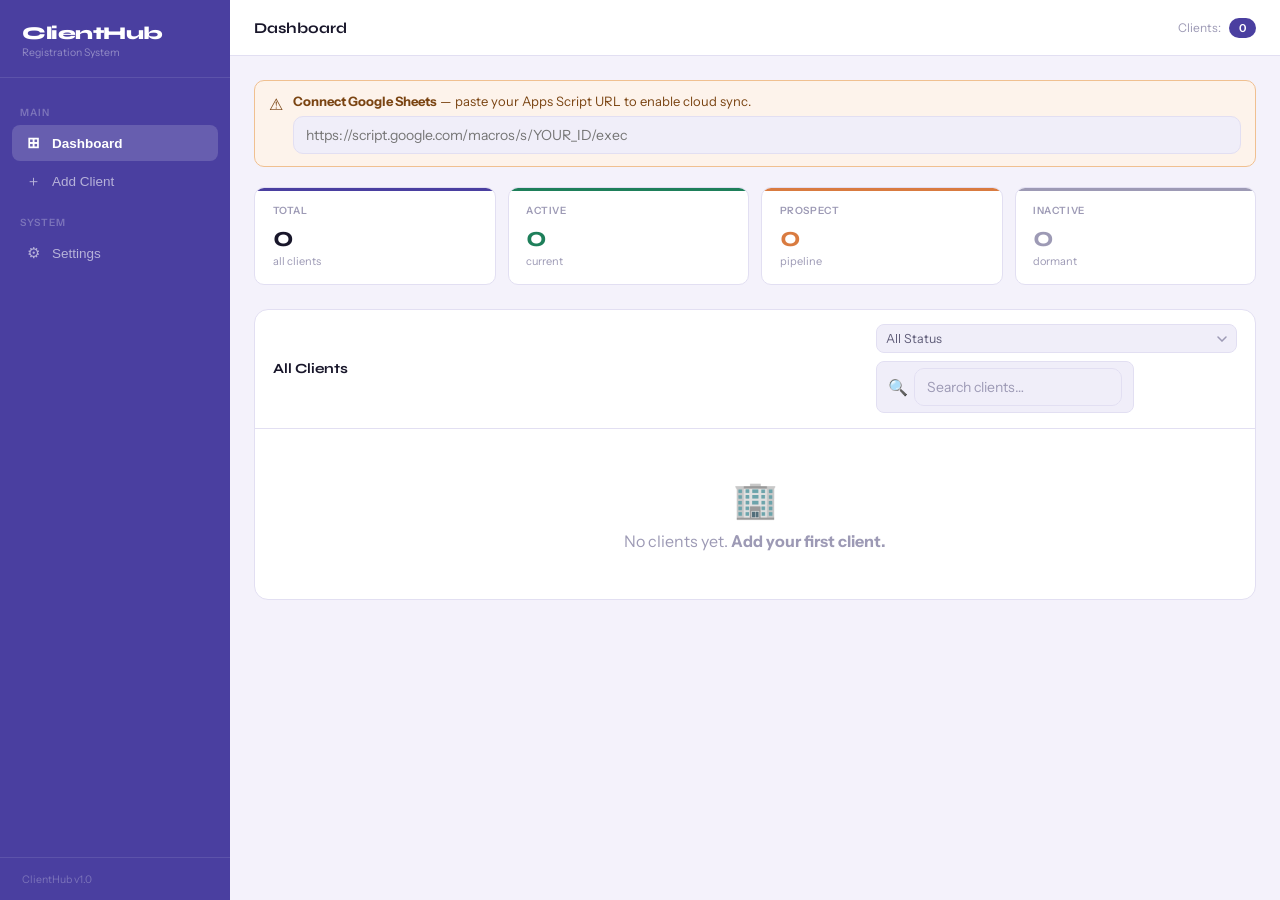
==== index.html @ dc47d1bb "Rename client-registration-app.html to index.html" ====
<!DOCTYPE html>
<html lang="en">
<head>
<meta charset="UTF-8" />
<meta name="viewport" content="width=device-width, initial-scale=1.0, maximum-scale=1.0" />
<link rel="icon" type="image/png" href="assets/images/favicon.png" />
<link rel="apple-touch-icon" href="assets/images/favicon.png" />
<title>ClientHub — Registration System</title>
<link href="https://fonts.googleapis.com/css2?family=Syne:wght@400;500;600;700;800&family=Instrument+Sans:wght@400;500;600&display=swap" rel="stylesheet" />
<style>
:root {
  --bg: #f4f2fb;
  --surface: #ffffff;
  --surface2: #f0eef9;
  --border: #e2dff2;
  --border2: #ccc9e0;
  --text: #18162a;
  --text2: #5f5c78;
  --text3: #9d9ab5;
  --accent: #4a3fa0;
  --accent-light: #eeecfa;
  --accent2: #d97b40;
  --accent2-light: #fdf3eb;
  --green: #1e7f5a;
  --green-light: #e8f5ef;
  --danger: #b83232;
  --danger-light: #fdf0f0;
  --radius: 10px;
  --radius-lg: 14px;
  --shadow: 0 2px 8px rgba(74,63,160,0.08),0 8px 24px rgba(74,63,160,0.05);
  --sidebar-w: 230px;
  --topbar-h: 56px;
  --bnav-h: 62px;
}

*{box-sizing:border-box;margin:0;padding:0;}
html,body{height:100%;}
body{font-family:'Instrument Sans',sans-serif;background:var(--bg);color:var(--text);min-height:100vh;-webkit-text-size-adjust:100%;}

/* ─── Layout ─── */
.layout{display:flex;min-height:100vh;}

/* ─── Sidebar ─── */
.sidebar{width:var(--sidebar-w);background:var(--accent);display:flex;flex-direction:column;position:fixed;top:0;left:0;bottom:0;z-index:200;transition:transform 0.25s ease,width 0.2s ease;}
.sidebar-logo{padding:1.4rem 1.4rem 1.1rem;border-bottom:1px solid rgba(255,255,255,0.1);display:flex;align-items:flex-start;justify-content:space-between;}
.logo-text h2{font-family:'Syne',sans-serif;font-size:18px;font-weight:800;color:#fff;letter-spacing:-0.5px;}
.logo-text span{font-size:10.5px;color:rgba(255,255,255,0.4);display:block;margin-top:2px;}
.sidebar-close{display:none;background:none;border:none;color:rgba(255,255,255,0.55);font-size:18px;cursor:pointer;padding:2px 0;}
.sidebar-nav{flex:1;padding:.9rem .75rem;display:flex;flex-direction:column;gap:2px;overflow-y:auto;}
.nav-section{font-size:10px;font-weight:600;text-transform:uppercase;letter-spacing:1px;color:rgba(255,255,255,0.28);padding:10px 8px 4px;margin-top:4px;}
.nav-item{display:flex;align-items:center;gap:10px;padding:9px 12px;border-radius:8px;cursor:pointer;font-size:13.5px;font-weight:500;color:rgba(255,255,255,0.6);transition:all 0.15s;border:none;background:none;width:100%;text-align:left;}
.nav-item:hover{background:rgba(255,255,255,0.08);color:rgba(255,255,255,0.9);}
.nav-item.active{background:rgba(255,255,255,0.16);color:#fff;font-weight:600;}
.nav-icon{font-size:15px;width:18px;text-align:center;flex-shrink:0;}
.sidebar-footer{padding:.9rem 1.4rem;border-top:1px solid rgba(255,255,255,0.1);font-size:10.5px;color:rgba(255,255,255,0.28);}
.sidebar-overlay{display:none;position:fixed;inset:0;background:rgba(0,0,0,0.45);z-index:199;}
.sidebar-overlay.open{display:block;}

/* ─── Main ─── */
.main{margin-left:var(--sidebar-w);flex:1;display:flex;flex-direction:column;min-width:0;}

/* ─── Topbar ─── */
.topbar{background:var(--surface);border-bottom:1px solid var(--border);height:var(--topbar-h);padding:0 1.5rem;display:flex;align-items:center;justify-content:space-between;position:sticky;top:0;z-index:50;}
.topbar-left{display:flex;align-items:center;gap:10px;}
.menu-btn{display:none;background:none;border:1px solid var(--border);border-radius:8px;width:34px;height:34px;cursor:pointer;font-size:16px;color:var(--text2);align-items:center;justify-content:center;flex-shrink:0;}
.topbar-title{font-family:'Syne',sans-serif;font-size:15px;font-weight:700;color:var(--text);}
.topbar-right{display:flex;align-items:center;gap:8px;}
.badge-pill{background:var(--accent);color:#fff;font-size:11px;font-weight:600;padding:3px 10px;border-radius:20px;}

/* ─── Content ─── */
.content{padding:1.5rem;flex:1;}
.page{display:none;}
.page.active{display:block;}

/* ─── Bottom Nav ─── */
.bottom-nav{display:none;position:fixed;bottom:0;left:0;right:0;height:var(--bnav-h);background:var(--surface);border-top:1px solid var(--border);z-index:100;padding:0 4px;align-items:stretch;justify-content:space-around;}
.bnav-item{display:flex;flex-direction:column;align-items:center;justify-content:center;gap:3px;padding:6px 12px;cursor:pointer;border:none;background:none;color:var(--text3);font-family:'Instrument Sans',sans-serif;font-size:10.5px;font-weight:500;transition:all 0.15s;flex:1;border-radius:10px;}
.bnav-item .bicon{font-size:20px;line-height:1;transition:transform 0.15s;}
.bnav-item.active{color:var(--accent);}
.bnav-item.active .bicon{transform:scale(1.1);}

/* ─── Config Banner ─── */
.config-banner{background:var(--accent2-light);border:1px solid #f0c090;border-radius:var(--radius);padding:12px 14px;margin-bottom:1.25rem;display:flex;align-items:flex-start;gap:10px;font-size:13px;color:#7a4412;}
.config-banner input{margin-top:7px;width:100%;padding:8px 10px;border-radius:7px;border:1px solid #f0c090;font-family:'Instrument Sans',sans-serif;font-size:12.5px;background:#fffaf4;color:var(--text);outline:none;}
.config-banner input:focus{border-color:var(--accent2);}

/* ─── Stats ─── */
.stats-grid{display:grid;grid-template-columns:repeat(4,1fr);gap:12px;margin-bottom:1.5rem;}
.stat-card{background:var(--surface);border:1px solid var(--border);border-radius:var(--radius);padding:1rem 1.1rem;position:relative;overflow:hidden;}
.stat-card::before{content:'';position:absolute;top:0;left:0;right:0;height:3px;}
.stat-card.s-total::before{background:var(--accent);}
.stat-card.s-active::before{background:var(--green);}
.stat-card.s-prospect::before{background:#d97b40;}
.stat-card.s-inactive::before{background:#9d9ab5;}
.stat-label{font-size:10px;font-weight:600;text-transform:uppercase;letter-spacing:0.6px;color:var(--text3);margin-bottom:6px;}
.stat-value{font-family:'Syne',sans-serif;font-size:28px;font-weight:700;line-height:1;}
.stat-sub{font-size:11px;color:var(--text3);margin-top:3px;}

/* ─── Table Wrap ─── */
.table-wrap{background:var(--surface);border:1px solid var(--border);border-radius:var(--radius-lg);overflow:hidden;}
.table-header{padding:.9rem 1.1rem;display:flex;align-items:center;justify-content:space-between;border-bottom:1px solid var(--border);gap:10px;flex-wrap:wrap;}
.table-header h3{font-family:'Syne',sans-serif;font-size:14px;font-weight:700;flex-shrink:0;}
.table-controls{display:flex;align-items:center;gap:8px;flex-wrap:wrap;}
.search-box{display:flex;align-items:center;gap:6px;background:var(--surface2);border:1px solid var(--border);border-radius:8px;padding:6px 11px;}
.search-box input{border:none;background:none;font-family:'Instrument Sans',sans-serif;font-size:13px;color:var(--text);width:160px;outline:none;}
.search-box input::placeholder{color:var(--text3);}
.filter-select{font-family:'Instrument Sans',sans-serif;font-size:12.5px;padding:6px 28px 6px 9px;border:1px solid var(--border);border-radius:8px;background:var(--surface2);color:var(--text2);outline:none;cursor:pointer;-webkit-appearance:none;appearance:none;background-image:url("data:image/svg+xml,%3Csvg xmlns='http://www.w3.org/2000/svg' width='10' height='6'%3E%3Cpath d='M1 1l4 4 4-4' stroke='%239d9ab5' stroke-width='1.5' fill='none' stroke-linecap='round'/%3E%3C/svg%3E");background-repeat:no-repeat;background-position:right 9px center;}

/* Desktop table */
.table-scroll{overflow-x:auto;-webkit-overflow-scrolling:touch;}
table{width:100%;border-collapse:collapse;min-width:680px;}
thead tr{border-bottom:1px solid var(--border);}
th{font-size:10.5px;font-weight:700;text-transform:uppercase;letter-spacing:0.5px;color:var(--text3);padding:9px 12px;text-align:left;background:var(--surface2);white-space:nowrap;}
td{padding:10px 12px;font-size:13px;border-bottom:1px solid var(--border);vertical-align:middle;}
tr:last-child td{border-bottom:none;}
tr:hover td{background:#faf9ff;}
.client-name-cell{font-weight:600;font-size:13.5px;}
.client-id-cell{font-size:10.5px;color:var(--text3);font-family:monospace;}
.contact-main{font-size:13px;font-weight:500;}
.contact-role{font-size:11px;color:var(--text3);}

/* Mobile card list */
.client-card-list{display:none;}
.client-card{padding:14px;border-bottom:1px solid var(--border);}
.client-card:last-child{border-bottom:none;}
.cc-top{display:flex;align-items:flex-start;justify-content:space-between;gap:8px;margin-bottom:8px;}
.cc-name{font-weight:600;font-size:14px;}
.cc-id{font-size:11px;color:var(--text3);font-family:monospace;margin-top:2px;}
.cc-right{display:flex;flex-direction:column;align-items:flex-end;gap:6px;flex-shrink:0;}
.cc-meta{display:flex;flex-wrap:wrap;gap:5px;}
.cc-tag{display:inline-flex;align-items:center;gap:4px;background:var(--surface2);border:1px solid var(--border);border-radius:6px;padding:3px 8px;font-size:11.5px;color:var(--text2);}

/* Pills */
.pill{display:inline-flex;align-items:center;gap:5px;padding:3px 9px;border-radius:20px;font-size:11px;font-weight:600;white-space:nowrap;}
.pill::before{content:'';width:5px;height:5px;border-radius:50%;flex-shrink:0;}
.pill-active{background:var(--green-light);color:var(--green);}
.pill-active::before{background:var(--green);}
.pill-prospect{background:#fdf3eb;color:#7a4412;}
.pill-prospect::before{background:#d97b40;}
.pill-inactive{background:#f5f4fa;color:var(--text3);}
.pill-inactive::before{background:var(--text3);}
.pill-onhold{background:#fff7ed;color:#92400e;}
.pill-onhold::before{background:#f59e0b;}

/* Action Buttons */
.action-btns{display:flex;gap:5px;}
.btn-icon{width:30px;height:30px;border-radius:7px;border:1px solid var(--border);background:var(--surface);cursor:pointer;display:flex;align-items:center;justify-content:center;font-size:13px;color:var(--text2);transition:all 0.12s;flex-shrink:0;}
.btn-icon:hover{border-color:var(--border2);background:var(--surface2);}
.btn-icon.danger:hover{border-color:#e8a0a0;background:var(--danger-light);color:var(--danger);}

.empty-state{text-align:center;padding:3rem 1rem;color:var(--text3);}
.empty-icon{font-size:36px;margin-bottom:10px;}

/* ─── Form ─── */
/* .form-grid{display:grid;grid-template-columns:1fr 290px;gap:1.25rem;align-items:start;} */
.form-grid{align-items:start;}
.form-card{background:var(--surface);border:1px solid var(--border);border-radius:var(--radius-lg);padding:1.25rem;margin-bottom:1rem;}
.form-card-title{font-family:'Syne',sans-serif;font-size:12px;font-weight:700;color:var(--text2);text-transform:uppercase;letter-spacing:0.6px;margin-bottom:1rem;padding-bottom:.75rem;border-bottom:1px solid var(--border);display:flex;align-items:center;gap:7px;}
.section-icon{font-size:14px;}
.field-row{display:grid;grid-template-columns:1fr 1fr;gap:11px;margin-bottom:11px;}
.field-row.col3{grid-template-columns:1fr 1fr 1fr;}
.field-row.full{grid-template-columns:1fr;}
.field{display:flex;flex-direction:column;gap:5px;}
label{font-size:12px;font-weight:600;color:var(--text2);}
label .req{color:var(--danger);margin-left:2px;}

input[type="text"],input[type="email"],input[type="tel"],input[type="date"],input[type="number"],input[type="url"],select,textarea{
  font-family:'Instrument Sans',sans-serif;font-size:14px;padding:9px 12px;border:1px solid var(--border);border-radius:var(--radius);background:var(--surface2);color:var(--text);width:100%;outline:none;transition:border-color .15s,background .15s,box-shadow .15s;-webkit-appearance:none;appearance:none;
}
input:focus,select:focus,textarea:focus{border-color:var(--accent);background:var(--surface);box-shadow:0 0 0 3px rgba(74,63,160,0.09);}
textarea{resize:vertical;min-height:76px;line-height:1.55;}
select{cursor:pointer;background-image:url("data:image/svg+xml,%3Csvg xmlns='http://www.w3.org/2000/svg' width='10' height='6'%3E%3Cpath d='M1 1l4 4 4-4' stroke='%239d9ab5' stroke-width='1.5' fill='none' stroke-linecap='round'/%3E%3C/svg%3E");background-repeat:no-repeat;background-position:right 12px center;padding-right:30px;}

.status-grid{display:grid;grid-template-columns:1fr 1fr;gap:8px;}
.status-opt{padding:9px 10px;border-radius:var(--radius);border:1px solid var(--border);background:var(--surface2);cursor:pointer;text-align:center;font-size:12.5px;font-weight:500;color:var(--text2);transition:all .12s;user-select:none;}
.status-opt:hover{border-color:var(--border2);}
.sel-active{border-color:var(--green)!important;background:var(--green-light)!important;color:var(--green)!important;font-weight:600!important;}
.sel-prospect{border-color:#d97b40!important;background:#fdf3eb!important;color:#7a4412!important;font-weight:600!important;}
.sel-inactive{border-color:var(--text3)!important;background:#f5f4fa!important;color:var(--text2)!important;font-weight:600!important;}
.sel-onhold{border-color:#f59e0b!important;background:#fff7ed!important;color:#92400e!important;font-weight:600!important;}

.section-divider{display:flex;align-items:center;gap:10px;margin:4px 0 12px;}
.section-divider span{font-size:10.5px;font-weight:700;text-transform:uppercase;letter-spacing:.6px;color:var(--text3);white-space:nowrap;}
.section-divider::before,.section-divider::after{content:'';flex:1;height:1px;background:var(--border);}

.info-card{background:var(--surface);border:1px solid var(--border);border-radius:var(--radius-lg);padding:1.1rem;margin-bottom:1rem;}
.info-card h4{font-family:'Syne',sans-serif;font-size:13px;font-weight:700;margin-bottom:9px;}
.info-step{display:flex;align-items:flex-start;gap:8px;margin-bottom:8px;font-size:12.5px;color:var(--text2);line-height:1.5;}
.step-num{width:17px;height:17px;background:var(--accent);color:#fff;border-radius:50%;font-size:9.5px;font-weight:700;display:flex;align-items:center;justify-content:center;flex-shrink:0;margin-top:2px;}
.script-preview{font-size:10px;color:var(--text2);line-height:1.6;white-space:pre-wrap;font-family:monospace;max-height:180px;overflow-y:auto;background:var(--surface2);border-radius:8px;padding:10px 12px;border:1px solid var(--border);}

.btn{display:inline-flex;align-items:center;gap:7px;padding:10px 18px;border-radius:var(--radius);font-family:'Instrument Sans',sans-serif;font-size:14px;font-weight:600;cursor:pointer;transition:all .12s;border:none;white-space:nowrap;}
.btn-primary{background:var(--accent);color:#fff;}
.btn-primary:hover{background:#3a2f8a;}
.btn-primary:disabled{background:var(--text3);cursor:not-allowed;}
.btn-secondary{background:var(--surface);color:var(--text2);border:1px solid var(--border);}
.btn-secondary:hover{background:var(--surface2);}
.btn-danger{background:var(--danger-light);color:var(--danger);border:1px solid #e8a0a0;}
.btn-danger:hover{background:#f8d8d8;}

.form-actions{display:flex;align-items:center;gap:10px;margin-top:1.1rem;padding-top:1.1rem;border-top:1px solid var(--border);flex-wrap:wrap;}
.edit-banner{display:none;background:var(--accent-light);border:1px solid #c4bcf0;border-radius:var(--radius);padding:10px 14px;margin-bottom:1rem;align-items:center;gap:8px;font-size:13px;font-weight:500;color:var(--accent);flex-wrap:wrap;}
.edit-banner.show{display:flex;}

.settings-wrap{max-width:580px;}
.settings-section{background:var(--surface);border:1px solid var(--border);border-radius:var(--radius-lg);padding:1.25rem;margin-bottom:1rem;}
.settings-section h3{font-family:'Syne',sans-serif;font-size:14px;font-weight:700;margin-bottom:1rem;padding-bottom:.7rem;border-bottom:1px solid var(--border);}
.setting-row{display:flex;align-items:center;justify-content:space-between;padding:10px 0;border-bottom:1px solid var(--border);gap:10px;}
.setting-row:last-child{border-bottom:none;}
.setting-info{flex:1;min-width:0;}
.setting-info label{font-size:13.5px;font-weight:600;display:block;margin-bottom:2px;}
.setting-info small{font-size:11.5px;color:var(--text3);}
.toggle{width:40px;height:22px;background:var(--border2);border-radius:11px;cursor:pointer;position:relative;transition:background .2s;flex-shrink:0;}
.toggle.on{background:var(--accent);}
.toggle::after{content:'';position:absolute;width:16px;height:16px;background:white;border-radius:50%;top:3px;left:3px;transition:transform .2s;box-shadow:0 1px 3px rgba(0,0,0,0.2);}
.toggle.on::after{transform:translateX(18px);}

.toast-wrap{position:fixed;bottom:1.25rem;right:1rem;display:flex;flex-direction:column;gap:8px;z-index:999;max-width:calc(100vw - 2rem);}
.toast{display:flex;align-items:center;gap:9px;background:var(--surface);border:1px solid var(--border);border-radius:var(--radius);padding:11px 15px;font-size:13px;box-shadow:var(--shadow);animation:toastIn .2s ease;max-width:320px;}
.toast.t-success{border-left:3px solid var(--green);}
.toast.t-error{border-left:3px solid var(--danger);}
.toast.t-info{border-left:3px solid var(--accent);}
@keyframes toastIn{from{transform:translateY(8px);opacity:0}to{transform:none;opacity:1}}

.modal-overlay{display:none;position:fixed;inset:0;background:rgba(20,16,50,0.5);z-index:300;align-items:flex-end;justify-content:center;}
.modal-overlay.open{display:flex;}
.modal{background:var(--surface);border-radius:var(--radius-lg) var(--radius-lg) 0 0;padding:1.5rem;width:100%;max-width:500px;box-shadow:0 -8px 40px rgba(74,63,160,0.15);animation:modalUp .22s ease;}
@keyframes modalUp{from{transform:translateY(30px);opacity:.5}to{transform:none;opacity:1}}
.modal h3{font-family:'Syne',sans-serif;font-size:17px;font-weight:700;margin-bottom:.4rem;}
.modal p{font-size:13.5px;color:var(--text2);line-height:1.6;margin-bottom:1.25rem;}
.modal-actions{display:flex;gap:10px;justify-content:flex-end;}

/* ════════ TABLET 768–1024 ════════ */
@media(max-width:1024px){
  :root{--sidebar-w:64px;}
  .sidebar{width:64px;overflow:hidden;}
  .sidebar.expanded{width:230px;overflow:visible;}
  .logo-text,.nav-section,.nav-label,.sidebar-footer{display:none;}
  .sidebar.expanded .logo-text,
  .sidebar.expanded .nav-section,
  .sidebar.expanded .nav-label,
  .sidebar.expanded .sidebar-footer{display:block;}
  .sidebar-logo{justify-content:center;padding:1rem .75rem;}
  .sidebar.expanded .sidebar-logo{justify-content:space-between;padding:1.4rem 1.4rem 1.1rem;}
  .sidebar-close{display:block;}
  .nav-item{justify-content:center;padding:11px;}
  .sidebar.expanded .nav-item{justify-content:flex-start;padding:9px 12px;}
  .nav-icon{width:auto;}
  .menu-btn{display:flex;}
  .stats-grid{grid-template-columns:repeat(2,1fr);}
  .form-grid{grid-template-columns:1fr;}
  .info-card,.script-preview-wrap{display:none;}
  .field-row.col3{grid-template-columns:1fr 1fr;}
}

/* ════════ MOBILE ≤640 ════════ */
@media(max-width:640px){
  :root{--sidebar-w:0px;}
  .sidebar{width:280px;transform:translateX(-100%);}
  .sidebar.open{transform:translateX(0);}
  .logo-text,.nav-section,.nav-label,.sidebar-footer{display:block!important;}
  .sidebar-close{display:block!important;}
  .sidebar-logo{justify-content:space-between!important;padding:1.4rem 1.4rem 1.1rem!important;}
  .nav-item{justify-content:flex-start!important;padding:9px 12px!important;}
  .nav-icon{width:18px!important;}
  .main{margin-left:0;}
  .menu-btn{display:flex;}
  .bottom-nav{display:flex;}
  .content{padding:1rem;padding-bottom:calc(var(--bnav-h) + 1rem);}
  .toast-wrap{bottom:calc(var(--bnav-h) + .75rem);}
  .stats-grid{grid-template-columns:repeat(2,1fr);gap:10px;}
  .stat-value{font-size:24px;}
  .table-scroll{display:none;}
  .client-card-list{display:block;}
  .table-header{flex-direction:column;align-items:stretch;}
  .table-controls{flex-direction:column;}
  .search-box{width:100%;}
  .search-box input{width:100%;flex:1;}
  .filter-select{width:100%;}
  .form-grid{grid-template-columns:1fr;}
  .field-row{grid-template-columns:1fr;}
  .field-row.col3{grid-template-columns:1fr;}
  .form-card{padding:1rem;}
  .info-card,.script-preview-wrap{display:none!important;}
  .form-actions{flex-direction:column;}
  .form-actions .btn{width:100%;justify-content:center;}
  .modal-actions{flex-direction:column-reverse;}
  .modal-actions .btn{width:100%;justify-content:center;}
  .topbar{padding:0 1rem;}
  .topbar-title{font-size:14px;}
}

@media(max-width:380px){
  .stat-card{padding:.8rem;}
  .stat-value{font-size:20px;}
  .content{padding:.75rem;padding-bottom:calc(var(--bnav-h) + .75rem);}
}
</style>
</head>
<body>

<div class="sidebar-overlay" id="sidebar-overlay" onclick="closeSidebar()"></div>

<div class="layout">

<!-- ═══════ SIDEBAR ═══════ -->
<aside class="sidebar" id="sidebar">
  <div class="sidebar-logo">
    <div class="logo-text">
      <h2>ClientHub</h2>
      <span>Registration System</span>
    </div>
    <button class="sidebar-close" onclick="closeSidebar()">✕</button>
  </div>
  <nav class="sidebar-nav">
    <div class="nav-section">Main</div>
    <button class="nav-item active" data-page="dashboard" onclick="showPage('dashboard',this)">
      <span class="nav-icon">⊞</span><span class="nav-label">Dashboard</span>
    </button>
    <button class="nav-item" data-page="register" onclick="showPage('register',this)">
      <span class="nav-icon">＋</span><span class="nav-label">Add Client</span>
    </button>
    <div class="nav-section">System</div>
    <button class="nav-item" data-page="settings" onclick="showPage('settings',this)">
      <span class="nav-icon">⚙</span><span class="nav-label">Settings</span>
    </button>
  </nav>
  <div class="sidebar-footer">ClientHub v1.0</div>
</aside>

<!-- ═══════ MAIN ═══════ -->
<div class="main">

  <div class="topbar">
    <div class="topbar-left">
      <button class="menu-btn" id="menu-btn" onclick="toggleSidebar()">☰</button>
      <div class="topbar-title" id="topbar-title">Dashboard</div>
    </div>
    <div class="topbar-right">
      <span style="font-size:12px;color:var(--text3)">Clients:</span>
      <span class="badge-pill" id="total-badge">0</span>
    </div>
  </div>

  <div class="content">

    <!-- ════ DASHBOARD ════ -->
    <div class="page active" id="page-dashboard">

      <div class="config-banner" id="config-banner">
        <span style="font-size:16px;flex-shrink:0;margin-top:1px">⚠</span>
        <div style="flex:1">
          <strong>Connect Google Sheets</strong> — paste your Apps Script URL to enable cloud sync.
          <input type="text" id="sheets-url-global" placeholder="https://script.google.com/macros/s/YOUR_ID/exec" oninput="saveSheetUrl(this.value)" />
        </div>
      </div>

      <div class="stats-grid">
        <div class="stat-card s-total">
          <div class="stat-label">Total</div>
          <div class="stat-value" id="stat-total">0</div>
          <div class="stat-sub">all clients</div>
        </div>
        <div class="stat-card s-active">
          <div class="stat-label">Active</div>
          <div class="stat-value" id="stat-active" style="color:var(--green)">0</div>
          <div class="stat-sub">current</div>
        </div>
        <div class="stat-card s-prospect">
          <div class="stat-label">Prospect</div>
          <div class="stat-value" id="stat-prospect" style="color:var(--accent2)">0</div>
          <div class="stat-sub">pipeline</div>
        </div>
        <div class="stat-card s-inactive">
          <div class="stat-label">Inactive</div>
          <div class="stat-value" id="stat-inactive" style="color:var(--text3)">0</div>
          <div class="stat-sub">dormant</div>
        </div>
      </div>

      <div class="table-wrap">
        <div class="table-header">
          <h3>All Clients</h3>
          <div class="table-controls">
            <select class="filter-select" id="filter-status" onchange="renderTable()">
              <option value="">All Status</option>
              <option>Active</option><option>Prospect</option>
              <option>On Hold</option><option>Inactive</option>
            </select>
            <div class="search-box">
              <span style="color:var(--text3)">🔍</span>
              <input type="text" id="search-input" placeholder="Search clients…" oninput="renderTable()" />
            </div>
          </div>
        </div>
        <div class="table-scroll">
          <div id="table-container">
            <div class="empty-state"><div class="empty-icon">🏢</div><p>No clients yet. <strong>Add your first client.</strong></p></div>
          </div>
        </div>
        <div class="client-card-list" id="card-container">
          <div class="empty-state"><div class="empty-icon">🏢</div><p>No clients yet.</p></div>
        </div>
      </div>
    </div>

    <!-- ════ REGISTER ════ -->
    <div class="page" id="page-register">

      <div class="edit-banner" id="edit-banner">
        ✏️ <span>Editing — <strong id="edit-client-label"></strong></span>
        <button class="btn btn-secondary" style="margin-left:auto;padding:5px 12px;font-size:12px" onclick="cancelEdit()">Cancel</button>
      </div>

      <div class="form-grid">
        <div>

          <!-- Client Details -->
          <div class="form-card">
            <div class="form-card-title"><span class="section-icon">🏢</span> Client / Company Details</div>
            <div class="field-row">
              <div class="field"><label>Company / Client Name <span class="req">*</span></label><input type="text" id="f-company" placeholder="e.g. Tata Consultancy Services" /></div>
              <div class="field"><label>Client ID / Code</label><input type="text" id="f-clientid" placeholder="e.g. CL-2024-001" /></div>
            </div>
            <div class="field-row col3">
              <div class="field"><label>Industry <span class="req">*</span></label>
                <select id="f-industry"><option value="">Select</option><option>IT &amp; Software</option><option>Manufacturing</option><option>Healthcare</option><option>Finance &amp; Banking</option><option>Retail &amp; FMCG</option><option>Real Estate</option><option>Education</option><option>Logistics</option><option>Hospitality</option><option>Government</option><option>NGO / Non-Profit</option><option>Other</option></select>
              </div>
              <div class="field"><label>Business Type</label>
                <select id="f-biztype"><option value="">Select</option><option>Pvt. Ltd.</option><option>Ltd. / Public</option><option>LLP</option><option>Proprietorship</option><option>Partnership</option><option>Government Body</option><option>NGO / Trust</option></select>
              </div>
              <div class="field"><label>Client Since</label><input type="date" id="f-since" /></div>
            </div>
            <div class="field-row">
              <div class="field"><label>GST Number</label><input type="text" id="f-gst" placeholder="e.g. 29ABCDE1234F1Z5" /></div>
              <div class="field"><label>PAN Number</label><input type="text" id="f-pan" placeholder="e.g. ABCDE1234F" /></div>
            </div>
            <div class="field-row full">
              <div class="field"><label>Registered Address</label><textarea id="f-address" placeholder="Full address with city, state, PIN…"></textarea></div>
            </div>
            <div class="field-row">
              <div class="field"><label>Company Phone</label><input type="tel" id="f-compphone" placeholder="+91 98765 43210" /></div>
              <div class="field"><label>Company Email</label><input type="email" id="f-compemail" placeholder="info@company.com" /></div>
            </div>
            <div class="field-row full">
              <div class="field"><label>Website</label><input type="url" id="f-website" placeholder="https://www.company.com" /></div>
            </div>
          </div>

          <!-- Contact Person -->
          <div class="form-card">
            <div class="form-card-title"><span class="section-icon">👤</span> Primary Contact Person</div>
            <div class="field-row">
              <div class="field"><label>Contact Name <span class="req">*</span></label><input type="text" id="f-cpname" placeholder="Full name" /></div>
              <div class="field"><label>Designation <span class="req">*</span></label><input type="text" id="f-cpdesig" placeholder="e.g. CEO, Purchase Manager" /></div>
            </div>
            <div class="field-row col3">
              <div class="field"><label>Mobile <span class="req">*</span></label><input type="tel" id="f-cpmobile" placeholder="+91 98765 43210" /></div>
              <div class="field"><label>Alt. Phone</label><input type="tel" id="f-cpphone2" placeholder="+91 11 2345 6789" /></div>
              <div class="field"><label>Email <span class="req">*</span></label><input type="email" id="f-cpemail" placeholder="contact@company.com" /></div>
            </div>
            <div class="field-row">
              <div class="field"><label>Department</label><input type="text" id="f-cpdept" placeholder="e.g. Procurement, IT" /></div>
              <div class="field"><label>LinkedIn</label><input type="url" id="f-cplinkedin" placeholder="https://linkedin.com/in/…" /></div>
            </div>
            <div class="section-divider"><span>Secondary Contact (Optional)</span></div>
            <div class="field-row">
              <div class="field"><label>Name</label><input type="text" id="f-cp2name" placeholder="Full name" /></div>
              <div class="field"><label>Designation</label><input type="text" id="f-cp2desig" placeholder="e.g. Finance Manager" /></div>
            </div>
            <div class="field-row">
              <div class="field"><label>Mobile</label><input type="tel" id="f-cp2mobile" placeholder="+91 98765 43210" /></div>
              <div class="field"><label>Email</label><input type="email" id="f-cp2email" placeholder="alt@company.com" /></div>
            </div>
          </div>

          <!-- Reference Details -->
          <div class="form-card">
            <div class="form-card-title"><span class="section-icon">🔗</span> Reference Details</div>
            <div class="field-row">
              <div class="field"><label>Referred By</label><input type="text" id="f-refname" placeholder="Full name of referrer" /></div>
              <div class="field"><label>Referrer's Company</label><input type="text" id="f-refcompany" placeholder="Company / Organisation" /></div>
            </div>
            <div class="field-row col3">
              <div class="field"><label>Referrer Mobile</label><input type="tel" id="f-refmobile" placeholder="+91 98765 43210" /></div>
              <div class="field"><label>Referrer Email</label><input type="email" id="f-refemail" placeholder="ref@email.com" /></div>
              <div class="field"><label>Reference Date</label><input type="date" id="f-refdate" /></div>
            </div>
            <div class="field-row">
              <div class="field"><label>Lead Source</label>
                <select id="f-leadsource"><option value="">Select source</option><option>Referral</option><option>Cold Call</option><option>Website Enquiry</option><option>Social Media</option><option>Exhibition / Event</option><option>Email Campaign</option><option>Walk-in</option><option>Existing Client</option><option>Partner / Reseller</option><option>Other</option></select>
              </div>
              <div class="field"><label>Relationship Strength</label>
                <select id="f-relstrength"><option value="">Select</option><option>Strong</option><option>Medium</option><option>Weak</option><option>New</option></select>
              </div>
            </div>
            <div class="field-row full">
              <div class="field"><label>Reference Notes</label><textarea id="f-refnotes" placeholder="Notes about how this client was introduced…"></textarea></div>
            </div>
          </div>

          <!-- Additional & Status -->
          <div class="form-card">
            <div class="form-card-title"><span class="section-icon">📋</span> Additional Info &amp; Status</div>
            <div class="field-row">
              <div class="field"><label>Annual Revenue (₹)</label><input type="number" id="f-revenue" placeholder="e.g. 5000000" /></div>
              <div class="field"><label>Credit Limit (₹)</label><input type="number" id="f-credit" placeholder="e.g. 100000" /></div>
            </div>
            <div class="field-row full">
              <div class="field"><label>Remarks / Notes</label><textarea id="f-remarks" placeholder="Special terms, preferences, important notes…"></textarea></div>
            </div>
            <div style="margin-top:4px">
              <label style="display:block;margin-bottom:10px">Client Status <span class="req">*</span></label>
              <div class="status-grid">
                <div class="status-opt sel-active" data-val="Active" onclick="selectStatus(this)">🟢 Active</div>
                <div class="status-opt" data-val="Prospect" onclick="selectStatus(this)">🔶 Prospect</div>
                <div class="status-opt" data-val="On Hold" onclick="selectStatus(this)">⏸ On Hold</div>
                <div class="status-opt" data-val="Inactive" onclick="selectStatus(this)">⚫ Inactive</div>
              </div>
            </div>
          </div>

          <div class="form-actions">
            <button class="btn btn-primary" id="submit-btn" onclick="submitClient()">💾 Save Client</button>
            <button class="btn btn-secondary" onclick="resetForm()">Clear Form</button>
          </div>
        </div>

        <!-- Right sidebar (desktop only) -->
        <!-- <div>
          <div class="info-card">
            <h4>📊 Google Sheets Setup</h4>
            <div class="info-step"><div class="step-num">1</div><span>Create a Google Sheet with headers in Row 1</span></div>
            <div class="info-step"><div class="step-num">2</div><span>Extensions → Apps Script → paste the script</span></div>
            <div class="info-step"><div class="step-num">3</div><span>Deploy → New Deployment → Web App</span></div>
            <div class="info-step"><div class="step-num">4</div><span>Execute as: Me · Access: Anyone</span></div>
            <div class="info-step"><div class="step-num">5</div><span>Copy URL → paste in Dashboard or Settings</span></div>
          </div>
          <div class="info-card">
            <h4>📧 Email Alerts</h4>
            <p style="font-size:12.5px;color:var(--text2);line-height:1.6">Enable in <strong>Settings</strong> for alerts on new registrations, edits, and deletions.</p>
          </div>
          <div class="info-card script-preview-wrap" style="background:var(--surface2)">
            <h4 style="font-family:monospace;font-size:12px;font-weight:600">Apps Script</h4>
            <pre class="script-preview">function doPost(e) {
  const ss = SpreadsheetApp
    .getActiveSpreadsheet();
  const sh = ss.getActiveSheet();
  const d = JSON.parse(
    e.postData.contents);

  if (d.action==='delete') {
    deleteRow(sh, d.id);
    notify(d,'deleted');
    return ok();
  }
  if (d.action==='update') {
    updateRow(sh, d);
    notify(d,'updated');
    return ok();
  }

  sh.appendRow([
    d.id, d.company, d.clientid,
    d.industry, d.biztype,
    d.gst, d.pan, d.address,
    d.compphone, d.compemail,
    d.website, d.since,
    d.cpname, d.cpdesig,
    d.cpmobile, d.cpemail,
    d.cpdept, d.cp2name,
    d.cp2mobile, d.cp2email,
    d.refname, d.refcompany,
    d.refmobile, d.refemail,
    d.refdate, d.leadsource,
    d.relstrength, d.refnotes,
    d.revenue, d.credit,
    d.remarks, d.status,
    d.registered
  ]);
  notify(d,'registered');
  return ok();
}

function deleteRow(sh, id) {
  const rows = sh.getDataRange()
    .getValues();
  for(let i=1;i<rows.length;i++){
    if(rows[i][0]==id){
      sh.deleteRow(i+1); break;
    }
  }
}

function updateRow(sh, d) {
  const rows = sh.getDataRange()
    .getValues();
  for(let i=1;i<rows.length;i++){
    if(rows[i][0]==d.id){
      sh.getRange(i+1,2).setValue(d.company);
      sh.getRange(i+1,4).setValue(d.industry);
      sh.getRange(i+1,13).setValue(d.cpname);
      sh.getRange(i+1,32).setValue(d.status);
      break;
    }
  }
}

function notify(d, act) {
  const em = PropertiesService
    .getScriptProperties()
    .getProperty('NOTIFY_EMAIL');
  if(!em) return;
  MailApp.sendEmail(em,
    'ClientHub: '+d.company+' '+act,
    'Client "'+d.company+'" '+act);
}

function ok() {
  return ContentService
    .createTextOutput('OK');
}</pre>
          </div>
        </div> -->
      </div>
    </div>

    <!-- ════ SETTINGS ════ -->
    <div class="page" id="page-settings">
      <div class="settings-wrap">
        <div class="settings-section">
          <h3>🔗 Google Sheets Connection</h3>
          <div class="field" style="margin-bottom:12px">
            <label>Apps Script Web App URL</label>
            <input type="url" id="settings-url" placeholder="https://script.google.com/macros/s/YOUR_ID/exec" oninput="saveSheetUrl(this.value)" />
          </div>
          <div style="font-size:12px;color:var(--text3)">All client data syncs to your Google Sheet in real-time.</div>
        </div>

        <div class="settings-section">
          <h3>📧 Email Notifications</h3>
          <div class="setting-row">
            <div class="setting-info">
              <label>Enable email alerts</label>
              <small>Get notified on client events</small>
            </div>
            <div class="toggle" id="toggle-email" onclick="toggleEmail()"></div>
          </div>
          <div id="email-settings" style="display:none;margin-top:12px">
            <div class="field" style="margin-bottom:10px">
              <label>Notification Email(s)</label>
              <input type="text" id="notify-emails" placeholder="you@company.com, team@company.com" oninput="saveNotifyEmails()" />
            </div>
            <div style="font-size:12px;color:var(--text3);line-height:1.7">
              In Apps Script, run once:<br>
              <code style="background:var(--surface2);padding:2px 6px;border-radius:4px;font-size:10px;word-break:break-all">PropertiesService.getScriptProperties().setProperty('NOTIFY_EMAIL','your@email.com')</code>
            </div>
          </div>
        </div>

        <div class="settings-section">
          <h3>🗄 Local Data</h3>
          <div class="setting-row">
            <div class="setting-info">
              <label>Browser storage</label>
              <small id="local-count-label">0 clients saved locally</small>
            </div>
            <button class="btn btn-danger" onclick="confirmClearAll()" style="padding:7px 14px;font-size:12.5px">Clear All</button>
          </div>
          <div style="font-size:12px;color:var(--text3);margin-top:10px">Clearing local storage does not delete data in your Google Sheet.</div>
        </div>
      </div>
    </div>

  </div><!-- /content -->
</div><!-- /main -->
</div><!-- /layout -->

<!-- Bottom Nav -->
<nav class="bottom-nav" id="bottom-nav">
  <button class="bnav-item active" data-page="dashboard" onclick="showPage('dashboard',this)">
    <span class="bicon">⊞</span><span>Dashboard</span>
  </button>
  <button class="bnav-item" data-page="register" onclick="showPage('register',this)">
    <span class="bicon">＋</span><span>Add Client</span>
  </button>
  <button class="bnav-item" data-page="settings" onclick="showPage('settings',this)">
    <span class="bicon">⚙</span><span>Settings</span>
  </button>
</nav>

<div class="toast-wrap" id="toast-wrap"></div>

<div class="modal-overlay" id="delete-modal">
  <div class="modal">
    <h3>Delete Client?</h3>
    <p>This will permanently remove "<span id="delete-name"></span>" from records and Google Sheets. This cannot be undone.</p>
    <div class="modal-actions">
      <button class="btn btn-secondary" onclick="closeModal()">Cancel</button>
      <button class="btn btn-danger" onclick="confirmDelete()">Delete Client</button>
    </div>
  </div>
</div>

<script>
let clients=JSON.parse(localStorage.getItem('ch_clients')||'[]');
let selectedStatus='Active',editingId=null,deleteTargetId=null;
let sheetsUrl=localStorage.getItem('ch_sheets_url')||'';
let emailEnabled=localStorage.getItem('ch_email_enabled')==='1';
let notifyEmails=localStorage.getItem('ch_notify_emails')||'';

(function(){
  document.getElementById('sheets-url-global').value=sheetsUrl;
  document.getElementById('settings-url').value=sheetsUrl;
  document.getElementById('notify-emails').value=notifyEmails;
  if(emailEnabled){document.getElementById('toggle-email').classList.add('on');document.getElementById('email-settings').style.display='block';}
  if(sheetsUrl)document.getElementById('config-banner').style.display='none';
  renderStats();renderTable();updateLocalCount();
})();

function toggleSidebar(){
  const sb=document.getElementById('sidebar');
  const ov=document.getElementById('sidebar-overlay');
  const w=window.innerWidth;
  if(w<=640){sb.classList.toggle('open');ov.classList.toggle('open');}
  else if(w<=1024){sb.classList.toggle('expanded');ov.classList.toggle('open');}
}

function closeSidebar(){
  document.getElementById('sidebar').classList.remove('open','expanded');
  document.getElementById('sidebar-overlay').classList.remove('open');
}

function showPage(name,btn){
  document.querySelectorAll('.page').forEach(p=>p.classList.remove('active'));
  document.querySelectorAll('.nav-item,.bnav-item').forEach(n=>n.classList.remove('active'));
  document.getElementById('page-'+name).classList.add('active');
  document.querySelectorAll(`[data-page="${name}"]`).forEach(el=>el.classList.add('active'));
  const titles={dashboard:'Dashboard',register:editingId?'Edit Client':'Add Client',settings:'Settings'};
  document.getElementById('topbar-title').textContent=titles[name]||name;
  if(name==='settings')updateLocalCount();
  if(window.innerWidth<=640)closeSidebar();
  window.scrollTo(0,0);
}

function renderStats(){
  document.getElementById('stat-total').textContent=clients.length;
  document.getElementById('stat-active').textContent=clients.filter(c=>c.status==='Active').length;
  document.getElementById('stat-prospect').textContent=clients.filter(c=>c.status==='Prospect').length;
  document.getElementById('stat-inactive').textContent=clients.filter(c=>c.status==='Inactive').length;
  document.getElementById('total-badge').textContent=clients.length;
}

function renderTable(){
  const q=(document.getElementById('search-input').value||'').toLowerCase();
  const fs=document.getElementById('filter-status').value;
  const filtered=clients.filter(c=>{
    const mq=!q||(c.company||'').toLowerCase().includes(q)||(c.clientid||'').toLowerCase().includes(q)||(c.cpname||'').toLowerCase().includes(q)||(c.industry||'').toLowerCase().includes(q)||(c.refname||'').toLowerCase().includes(q);
    return mq&&(!fs||c.status===fs);
  });
  const pm={'Active':'pill-active','Prospect':'pill-prospect','On Hold':'pill-onhold','Inactive':'pill-inactive'};
  const empty=`<div class="empty-state"><div class="empty-icon">🏢</div><p>${q||fs?'No clients match your filters.':'No clients yet. <strong>Add your first client.</strong>'}</p></div>`;
  if(!filtered.length){
    document.getElementById('table-container').innerHTML=empty;
    document.getElementById('card-container').innerHTML=empty;
    return;
  }

  // Desktop table
  let th=`<table><thead><tr><th>Client</th><th>Industry</th><th>Contact Person</th><th>Mobile</th><th>Referred By</th><th>Lead Source</th><th>Status</th><th>Actions</th></tr></thead><tbody>`;
  // Mobile cards
  let ch='';

  filtered.forEach(c=>{
    const pill=pm[c.status]||'pill-inactive';
    th+=`<tr>
      <td><div class="client-name-cell">${esc(c.company)}</div>${c.clientid?`<div class="client-id-cell">${esc(c.clientid)}</div>`:''}</td>
      <td style="color:var(--text2)">${esc(c.industry||'—')}</td>
      <td><div class="contact-main">${esc(c.cpname||'—')}</div>${c.cpdesig?`<div class="contact-role">${esc(c.cpdesig)}</div>`:''}</td>
      <td style="color:var(--text2)">${esc(c.cpmobile||'—')}</td>
      <td>${c.refname?`<div style="font-weight:500">${esc(c.refname)}</div>${c.refcompany?`<div style="font-size:11px;color:var(--text3)">${esc(c.refcompany)}</div>`:''}` :'<span style="color:var(--text3)">—</span>'}</td>
      <td style="font-size:12.5px;color:var(--text2)">${esc(c.leadsource||'—')}</td>
      <td><span class="pill ${pill}">${esc(c.status)}</span></td>
      <td><div class="action-btns"><button class="btn-icon" onclick="startEdit('${c.id}')">✏️</button><button class="btn-icon danger" onclick="openDeleteModal('${c.id}')">🗑</button></div></td>
    </tr>`;

    ch+=`<div class="client-card">
      <div class="cc-top">
        <div><div class="cc-name">${esc(c.company)}</div>${c.clientid?`<div class="cc-id">${esc(c.clientid)}</div>`:''}</div>
        <div class="cc-right">
          <span class="pill ${pill}">${esc(c.status)}</span>
          <div class="action-btns"><button class="btn-icon" onclick="startEdit('${c.id}')">✏️</button><button class="btn-icon danger" onclick="openDeleteModal('${c.id}')">🗑</button></div>
        </div>
      </div>
      <div class="cc-meta">
        ${c.industry?`<span class="cc-tag">🏭 ${esc(c.industry)}</span>`:''}
        ${c.cpname?`<span class="cc-tag">👤 ${esc(c.cpname)}${c.cpdesig?' · '+esc(c.cpdesig):''}</span>`:''}
        ${c.cpmobile?`<span class="cc-tag">📱 ${esc(c.cpmobile)}</span>`:''}
        ${c.leadsource?`<span class="cc-tag">🔗 ${esc(c.leadsource)}</span>`:''}
        ${c.refname?`<span class="cc-tag">👋 via ${esc(c.refname)}</span>`:''}
      </div>
    </div>`;
  });
  th+='</tbody></table>';
  document.getElementById('table-container').innerHTML=th;
  document.getElementById('card-container').innerHTML=ch;
}

function selectStatus(el){
  document.querySelectorAll('.status-opt').forEach(o=>o.className='status-opt');
  const m={'Active':'sel-active','Prospect':'sel-prospect','On Hold':'sel-onhold','Inactive':'sel-inactive'};
  el.classList.add(m[el.dataset.val]||'sel-active');
  selectedStatus=el.dataset.val;
}

const FIELDS=['f-company','f-clientid','f-industry','f-biztype','f-since','f-gst','f-pan','f-address','f-compphone','f-compemail','f-website','f-cpname','f-cpdesig','f-cpmobile','f-cpphone2','f-cpemail','f-cpdept','f-cplinkedin','f-cp2name','f-cp2desig','f-cp2mobile','f-cp2email','f-refname','f-refcompany','f-refmobile','f-refemail','f-refdate','f-leadsource','f-relstrength','f-refnotes','f-revenue','f-credit','f-remarks'];

function getFormData(){
  return{id:editingId||Date.now().toString(),company:val('f-company'),clientid:val('f-clientid'),industry:val('f-industry'),biztype:val('f-biztype'),since:val('f-since'),gst:val('f-gst'),pan:val('f-pan'),address:val('f-address'),compphone:val('f-compphone'),compemail:val('f-compemail'),website:val('f-website'),cpname:val('f-cpname'),cpdesig:val('f-cpdesig'),cpmobile:val('f-cpmobile'),cpphone2:val('f-cpphone2'),cpemail:val('f-cpemail'),cpdept:val('f-cpdept'),cplinkedin:val('f-cplinkedin'),cp2name:val('f-cp2name'),cp2desig:val('f-cp2desig'),cp2mobile:val('f-cp2mobile'),cp2email:val('f-cp2email'),refname:val('f-refname'),refcompany:val('f-refcompany'),refmobile:val('f-refmobile'),refemail:val('f-refemail'),refdate:val('f-refdate'),leadsource:val('f-leadsource'),relstrength:val('f-relstrength'),refnotes:val('f-refnotes'),revenue:val('f-revenue'),credit:val('f-credit'),remarks:val('f-remarks'),status:selectedStatus,registered:new Date().toLocaleString('en-IN',{timeZone:'Asia/Kolkata'})};
}

function validateForm(){
  const checks=[['f-company','Company Name'],['f-industry','Industry'],['f-cpname','Contact Person Name'],['f-cpdesig','Designation'],['f-cpmobile','Contact Mobile'],['f-cpemail','Contact Email']];
  for(const[id,label]of checks){if(!val(id)){toast('error',`${label} is required.`);document.getElementById(id).focus();return false;}}
  return true;
}

async function submitClient(){
  if(!validateForm())return;
  const data=getFormData();
  const btn=document.getElementById('submit-btn');
  btn.textContent='⏳ Saving…';btn.disabled=true;
  if(editingId){
    const idx=clients.findIndex(c=>c.id===editingId);
    if(idx!==-1)clients[idx]=data;
    await syncToSheets({...data,action:'update'});
    toast('success',`"${data.company}" updated.`);
  }else{
    clients.unshift(data);
    await syncToSheets({...data,action:'create'});
    toast('success',`"${data.company}" registered!`);
  }
  saveLocal();renderStats();renderTable();resetForm();
  btn.textContent='💾 Save Client';btn.disabled=false;
  showPage('dashboard',null);
}

function resetForm(){
  FIELDS.forEach(id=>{const el=document.getElementById(id);if(el)el.value='';});
  document.querySelectorAll('.status-opt').forEach(o=>o.className='status-opt');
  document.querySelector('[data-val="Active"]').classList.add('sel-active');
  selectedStatus='Active';editingId=null;
  document.getElementById('edit-banner').classList.remove('show');
  document.getElementById('submit-btn').textContent='💾 Save Client';
}

function cancelEdit(){resetForm();showPage('dashboard',null);}

function startEdit(id){
  const c=clients.find(x=>x.id===id);if(!c)return;
  editingId=id;
  const fm={'f-company':c.company,'f-clientid':c.clientid,'f-industry':c.industry,'f-biztype':c.biztype,'f-since':c.since,'f-gst':c.gst,'f-pan':c.pan,'f-address':c.address,'f-compphone':c.compphone,'f-compemail':c.compemail,'f-website':c.website,'f-cpname':c.cpname,'f-cpdesig':c.cpdesig,'f-cpmobile':c.cpmobile,'f-cpphone2':c.cpphone2,'f-cpemail':c.cpemail,'f-cpdept':c.cpdept,'f-cplinkedin':c.cplinkedin,'f-cp2name':c.cp2name,'f-cp2desig':c.cp2desig,'f-cp2mobile':c.cp2mobile,'f-cp2email':c.cp2email,'f-refname':c.refname,'f-refcompany':c.refcompany,'f-refmobile':c.refmobile,'f-refemail':c.refemail,'f-refdate':c.refdate,'f-leadsource':c.leadsource,'f-relstrength':c.relstrength,'f-refnotes':c.refnotes,'f-revenue':c.revenue,'f-credit':c.credit,'f-remarks':c.remarks};
  Object.entries(fm).forEach(([id,v])=>{const el=document.getElementById(id);if(el)el.value=v||'';});
  document.querySelectorAll('.status-opt').forEach(o=>o.className='status-opt');
  const sm={'Active':'sel-active','Prospect':'sel-prospect','On Hold':'sel-onhold','Inactive':'sel-inactive'};
  const sEl=document.querySelector(`[data-val="${c.status}"]`);
  if(sEl)sEl.classList.add(sm[c.status]||'sel-active');
  selectedStatus=c.status;
  document.getElementById('edit-banner').classList.add('show');
  document.getElementById('edit-client-label').textContent=c.company;
  document.getElementById('submit-btn').textContent='✏️ Update Client';
  showPage('register',null);
  document.getElementById('topbar-title').textContent='Edit Client';
}

function openDeleteModal(id){
  deleteTargetId=id;
  const c=clients.find(x=>x.id===id);
  document.getElementById('delete-name').textContent=c?c.company:'';
  document.getElementById('delete-modal').classList.add('open');
}

function closeModal(){document.getElementById('delete-modal').classList.remove('open');deleteTargetId=null;}

async function confirmDelete(){
  const c=clients.find(x=>x.id===deleteTargetId);
  clients=clients.filter(x=>x.id!==deleteTargetId);
  closeModal();
  await syncToSheets({id:deleteTargetId,company:c?.company,action:'delete'});
  saveLocal();renderStats();renderTable();
  toast('info',`"${c?.company||'Client'}" deleted.`);
}

async function syncToSheets(data){
  if(!sheetsUrl)return;
  try{await fetch(sheetsUrl,{method:'POST',mode:'no-cors',headers:{'Content-Type':'application/json'},body:JSON.stringify(data)});}
  catch(e){toast('error','Sheets sync failed. Check URL in Settings.');}
}

function saveSheetUrl(url){
  sheetsUrl=url.trim();localStorage.setItem('ch_sheets_url',sheetsUrl);
  document.getElementById('sheets-url-global').value=sheetsUrl;
  document.getElementById('settings-url').value=sheetsUrl;
  if(sheetsUrl)document.getElementById('config-banner').style.display='none';
}

function toggleEmail(){
  emailEnabled=!emailEnabled;
  localStorage.setItem('ch_email_enabled',emailEnabled?'1':'0');
  document.getElementById('toggle-email').classList.toggle('on',emailEnabled);
  document.getElementById('email-settings').style.display=emailEnabled?'block':'none';
}

function saveNotifyEmails(){notifyEmails=document.getElementById('notify-emails').value;localStorage.setItem('ch_notify_emails',notifyEmails);}
function updateLocalCount(){document.getElementById('local-count-label').textContent=clients.length+' client'+(clients.length!==1?'s':'')+' saved locally';}

function confirmClearAll(){
  if(!confirm('Clear all '+clients.length+' clients? Cannot be undone.'))return;
  clients=[];saveLocal();renderStats();renderTable();toast('info','Local storage cleared.');
}

function saveLocal(){localStorage.setItem('ch_clients',JSON.stringify(clients));updateLocalCount();}

function toast(type,msg){
  const wrap=document.getElementById('toast-wrap');
  const icons={success:'✅',error:'❌',info:'ℹ️'};
  const el=document.createElement('div');
  el.className=`toast t-${type}`;
  el.innerHTML=`<span>${icons[type]||'•'}</span><span>${msg}</span>`;
  wrap.appendChild(el);
  setTimeout(()=>el.remove(),4000);
}

function val(id){const el=document.getElementById(id);return el?el.value.trim():'';}
function esc(s){return String(s||'').replace(/&/g,'&amp;').replace(/</g,'&lt;').replace(/>/g,'&gt;');}

window.addEventListener('resize',()=>{if(window.innerWidth>1024)closeSidebar();});
</script>
</body>
</html>
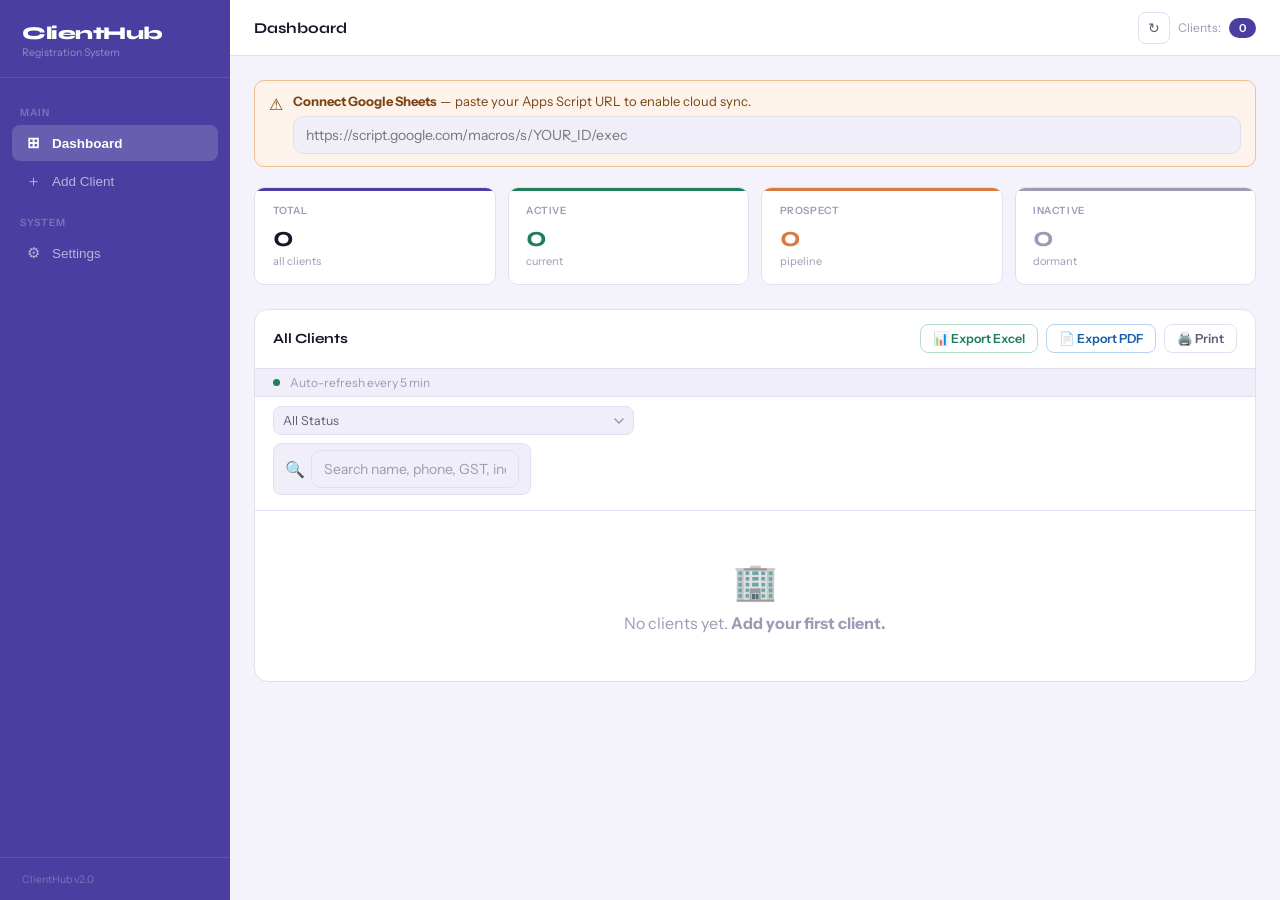
==== commit 6d305902: "Update index.html" ====
--- a/index.html
+++ b/index.html
@@ -1,940 +1,3413 @@
-<!DOCTYPE html>
+<!doctype html>
 <html lang="en">
-<head>
-<meta charset="UTF-8" />
-<meta name="viewport" content="width=device-width, initial-scale=1.0, maximum-scale=1.0" />
-<link rel="icon" type="image/png" href="assets/images/favicon.png" />
-<link rel="apple-touch-icon" href="assets/images/favicon.png" />
-<title>ClientHub — Registration System</title>
-<link href="https://fonts.googleapis.com/css2?family=Syne:wght@400;500;600;700;800&family=Instrument+Sans:wght@400;500;600&display=swap" rel="stylesheet" />
-<style>
-:root {
-  --bg: #f4f2fb;
-  --surface: #ffffff;
-  --surface2: #f0eef9;
-  --border: #e2dff2;
-  --border2: #ccc9e0;
-  --text: #18162a;
-  --text2: #5f5c78;
-  --text3: #9d9ab5;
-  --accent: #4a3fa0;
-  --accent-light: #eeecfa;
-  --accent2: #d97b40;
-  --accent2-light: #fdf3eb;
-  --green: #1e7f5a;
-  --green-light: #e8f5ef;
-  --danger: #b83232;
-  --danger-light: #fdf0f0;
-  --radius: 10px;
-  --radius-lg: 14px;
-  --shadow: 0 2px 8px rgba(74,63,160,0.08),0 8px 24px rgba(74,63,160,0.05);
-  --sidebar-w: 230px;
-  --topbar-h: 56px;
-  --bnav-h: 62px;
-}
-
-*{box-sizing:border-box;margin:0;padding:0;}
-html,body{height:100%;}
-body{font-family:'Instrument Sans',sans-serif;background:var(--bg);color:var(--text);min-height:100vh;-webkit-text-size-adjust:100%;}
-
-/* ─── Layout ─── */
-.layout{display:flex;min-height:100vh;}
-
-/* ─── Sidebar ─── */
-.sidebar{width:var(--sidebar-w);background:var(--accent);display:flex;flex-direction:column;position:fixed;top:0;left:0;bottom:0;z-index:200;transition:transform 0.25s ease,width 0.2s ease;}
-.sidebar-logo{padding:1.4rem 1.4rem 1.1rem;border-bottom:1px solid rgba(255,255,255,0.1);display:flex;align-items:flex-start;justify-content:space-between;}
-.logo-text h2{font-family:'Syne',sans-serif;font-size:18px;font-weight:800;color:#fff;letter-spacing:-0.5px;}
-.logo-text span{font-size:10.5px;color:rgba(255,255,255,0.4);display:block;margin-top:2px;}
-.sidebar-close{display:none;background:none;border:none;color:rgba(255,255,255,0.55);font-size:18px;cursor:pointer;padding:2px 0;}
-.sidebar-nav{flex:1;padding:.9rem .75rem;display:flex;flex-direction:column;gap:2px;overflow-y:auto;}
-.nav-section{font-size:10px;font-weight:600;text-transform:uppercase;letter-spacing:1px;color:rgba(255,255,255,0.28);padding:10px 8px 4px;margin-top:4px;}
-.nav-item{display:flex;align-items:center;gap:10px;padding:9px 12px;border-radius:8px;cursor:pointer;font-size:13.5px;font-weight:500;color:rgba(255,255,255,0.6);transition:all 0.15s;border:none;background:none;width:100%;text-align:left;}
-.nav-item:hover{background:rgba(255,255,255,0.08);color:rgba(255,255,255,0.9);}
-.nav-item.active{background:rgba(255,255,255,0.16);color:#fff;font-weight:600;}
-.nav-icon{font-size:15px;width:18px;text-align:center;flex-shrink:0;}
-.sidebar-footer{padding:.9rem 1.4rem;border-top:1px solid rgba(255,255,255,0.1);font-size:10.5px;color:rgba(255,255,255,0.28);}
-.sidebar-overlay{display:none;position:fixed;inset:0;background:rgba(0,0,0,0.45);z-index:199;}
-.sidebar-overlay.open{display:block;}
-
-/* ─── Main ─── */
-.main{margin-left:var(--sidebar-w);flex:1;display:flex;flex-direction:column;min-width:0;}
-
-/* ─── Topbar ─── */
-.topbar{background:var(--surface);border-bottom:1px solid var(--border);height:var(--topbar-h);padding:0 1.5rem;display:flex;align-items:center;justify-content:space-between;position:sticky;top:0;z-index:50;}
-.topbar-left{display:flex;align-items:center;gap:10px;}
-.menu-btn{display:none;background:none;border:1px solid var(--border);border-radius:8px;width:34px;height:34px;cursor:pointer;font-size:16px;color:var(--text2);align-items:center;justify-content:center;flex-shrink:0;}
-.topbar-title{font-family:'Syne',sans-serif;font-size:15px;font-weight:700;color:var(--text);}
-.topbar-right{display:flex;align-items:center;gap:8px;}
-.badge-pill{background:var(--accent);color:#fff;font-size:11px;font-weight:600;padding:3px 10px;border-radius:20px;}
-
-/* ─── Content ─── */
-.content{padding:1.5rem;flex:1;}
-.page{display:none;}
-.page.active{display:block;}
-
-/* ─── Bottom Nav ─── */
-.bottom-nav{display:none;position:fixed;bottom:0;left:0;right:0;height:var(--bnav-h);background:var(--surface);border-top:1px solid var(--border);z-index:100;padding:0 4px;align-items:stretch;justify-content:space-around;}
-.bnav-item{display:flex;flex-direction:column;align-items:center;justify-content:center;gap:3px;padding:6px 12px;cursor:pointer;border:none;background:none;color:var(--text3);font-family:'Instrument Sans',sans-serif;font-size:10.5px;font-weight:500;transition:all 0.15s;flex:1;border-radius:10px;}
-.bnav-item .bicon{font-size:20px;line-height:1;transition:transform 0.15s;}
-.bnav-item.active{color:var(--accent);}
-.bnav-item.active .bicon{transform:scale(1.1);}
-
-/* ─── Config Banner ─── */
-.config-banner{background:var(--accent2-light);border:1px solid #f0c090;border-radius:var(--radius);padding:12px 14px;margin-bottom:1.25rem;display:flex;align-items:flex-start;gap:10px;font-size:13px;color:#7a4412;}
-.config-banner input{margin-top:7px;width:100%;padding:8px 10px;border-radius:7px;border:1px solid #f0c090;font-family:'Instrument Sans',sans-serif;font-size:12.5px;background:#fffaf4;color:var(--text);outline:none;}
-.config-banner input:focus{border-color:var(--accent2);}
-
-/* ─── Stats ─── */
-.stats-grid{display:grid;grid-template-columns:repeat(4,1fr);gap:12px;margin-bottom:1.5rem;}
-.stat-card{background:var(--surface);border:1px solid var(--border);border-radius:var(--radius);padding:1rem 1.1rem;position:relative;overflow:hidden;}
-.stat-card::before{content:'';position:absolute;top:0;left:0;right:0;height:3px;}
-.stat-card.s-total::before{background:var(--accent);}
-.stat-card.s-active::before{background:var(--green);}
-.stat-card.s-prospect::before{background:#d97b40;}
-.stat-card.s-inactive::before{background:#9d9ab5;}
-.stat-label{font-size:10px;font-weight:600;text-transform:uppercase;letter-spacing:0.6px;color:var(--text3);margin-bottom:6px;}
-.stat-value{font-family:'Syne',sans-serif;font-size:28px;font-weight:700;line-height:1;}
-.stat-sub{font-size:11px;color:var(--text3);margin-top:3px;}
-
-/* ─── Table Wrap ─── */
-.table-wrap{background:var(--surface);border:1px solid var(--border);border-radius:var(--radius-lg);overflow:hidden;}
-.table-header{padding:.9rem 1.1rem;display:flex;align-items:center;justify-content:space-between;border-bottom:1px solid var(--border);gap:10px;flex-wrap:wrap;}
-.table-header h3{font-family:'Syne',sans-serif;font-size:14px;font-weight:700;flex-shrink:0;}
-.table-controls{display:flex;align-items:center;gap:8px;flex-wrap:wrap;}
-.search-box{display:flex;align-items:center;gap:6px;background:var(--surface2);border:1px solid var(--border);border-radius:8px;padding:6px 11px;}
-.search-box input{border:none;background:none;font-family:'Instrument Sans',sans-serif;font-size:13px;color:var(--text);width:160px;outline:none;}
-.search-box input::placeholder{color:var(--text3);}
-.filter-select{font-family:'Instrument Sans',sans-serif;font-size:12.5px;padding:6px 28px 6px 9px;border:1px solid var(--border);border-radius:8px;background:var(--surface2);color:var(--text2);outline:none;cursor:pointer;-webkit-appearance:none;appearance:none;background-image:url("data:image/svg+xml,%3Csvg xmlns='http://www.w3.org/2000/svg' width='10' height='6'%3E%3Cpath d='M1 1l4 4 4-4' stroke='%239d9ab5' stroke-width='1.5' fill='none' stroke-linecap='round'/%3E%3C/svg%3E");background-repeat:no-repeat;background-position:right 9px center;}
-
-/* Desktop table */
-.table-scroll{overflow-x:auto;-webkit-overflow-scrolling:touch;}
-table{width:100%;border-collapse:collapse;min-width:680px;}
-thead tr{border-bottom:1px solid var(--border);}
-th{font-size:10.5px;font-weight:700;text-transform:uppercase;letter-spacing:0.5px;color:var(--text3);padding:9px 12px;text-align:left;background:var(--surface2);white-space:nowrap;}
-td{padding:10px 12px;font-size:13px;border-bottom:1px solid var(--border);vertical-align:middle;}
-tr:last-child td{border-bottom:none;}
-tr:hover td{background:#faf9ff;}
-.client-name-cell{font-weight:600;font-size:13.5px;}
-.client-id-cell{font-size:10.5px;color:var(--text3);font-family:monospace;}
-.contact-main{font-size:13px;font-weight:500;}
-.contact-role{font-size:11px;color:var(--text3);}
-
-/* Mobile card list */
-.client-card-list{display:none;}
-.client-card{padding:14px;border-bottom:1px solid var(--border);}
-.client-card:last-child{border-bottom:none;}
-.cc-top{display:flex;align-items:flex-start;justify-content:space-between;gap:8px;margin-bottom:8px;}
-.cc-name{font-weight:600;font-size:14px;}
-.cc-id{font-size:11px;color:var(--text3);font-family:monospace;margin-top:2px;}
-.cc-right{display:flex;flex-direction:column;align-items:flex-end;gap:6px;flex-shrink:0;}
-.cc-meta{display:flex;flex-wrap:wrap;gap:5px;}
-.cc-tag{display:inline-flex;align-items:center;gap:4px;background:var(--surface2);border:1px solid var(--border);border-radius:6px;padding:3px 8px;font-size:11.5px;color:var(--text2);}
-
-/* Pills */
-.pill{display:inline-flex;align-items:center;gap:5px;padding:3px 9px;border-radius:20px;font-size:11px;font-weight:600;white-space:nowrap;}
-.pill::before{content:'';width:5px;height:5px;border-radius:50%;flex-shrink:0;}
-.pill-active{background:var(--green-light);color:var(--green);}
-.pill-active::before{background:var(--green);}
-.pill-prospect{background:#fdf3eb;color:#7a4412;}
-.pill-prospect::before{background:#d97b40;}
-.pill-inactive{background:#f5f4fa;color:var(--text3);}
-.pill-inactive::before{background:var(--text3);}
-.pill-onhold{background:#fff7ed;color:#92400e;}
-.pill-onhold::before{background:#f59e0b;}
-
-/* Action Buttons */
-.action-btns{display:flex;gap:5px;}
-.btn-icon{width:30px;height:30px;border-radius:7px;border:1px solid var(--border);background:var(--surface);cursor:pointer;display:flex;align-items:center;justify-content:center;font-size:13px;color:var(--text2);transition:all 0.12s;flex-shrink:0;}
-.btn-icon:hover{border-color:var(--border2);background:var(--surface2);}
-.btn-icon.danger:hover{border-color:#e8a0a0;background:var(--danger-light);color:var(--danger);}
-
-.empty-state{text-align:center;padding:3rem 1rem;color:var(--text3);}
-.empty-icon{font-size:36px;margin-bottom:10px;}
-
-/* ─── Form ─── */
-/* .form-grid{display:grid;grid-template-columns:1fr 290px;gap:1.25rem;align-items:start;} */
-.form-grid{align-items:start;}
-.form-card{background:var(--surface);border:1px solid var(--border);border-radius:var(--radius-lg);padding:1.25rem;margin-bottom:1rem;}
-.form-card-title{font-family:'Syne',sans-serif;font-size:12px;font-weight:700;color:var(--text2);text-transform:uppercase;letter-spacing:0.6px;margin-bottom:1rem;padding-bottom:.75rem;border-bottom:1px solid var(--border);display:flex;align-items:center;gap:7px;}
-.section-icon{font-size:14px;}
-.field-row{display:grid;grid-template-columns:1fr 1fr;gap:11px;margin-bottom:11px;}
-.field-row.col3{grid-template-columns:1fr 1fr 1fr;}
-.field-row.full{grid-template-columns:1fr;}
-.field{display:flex;flex-direction:column;gap:5px;}
-label{font-size:12px;font-weight:600;color:var(--text2);}
-label .req{color:var(--danger);margin-left:2px;}
-
-input[type="text"],input[type="email"],input[type="tel"],input[type="date"],input[type="number"],input[type="url"],select,textarea{
-  font-family:'Instrument Sans',sans-serif;font-size:14px;padding:9px 12px;border:1px solid var(--border);border-radius:var(--radius);background:var(--surface2);color:var(--text);width:100%;outline:none;transition:border-color .15s,background .15s,box-shadow .15s;-webkit-appearance:none;appearance:none;
-}
-input:focus,select:focus,textarea:focus{border-color:var(--accent);background:var(--surface);box-shadow:0 0 0 3px rgba(74,63,160,0.09);}
-textarea{resize:vertical;min-height:76px;line-height:1.55;}
-select{cursor:pointer;background-image:url("data:image/svg+xml,%3Csvg xmlns='http://www.w3.org/2000/svg' width='10' height='6'%3E%3Cpath d='M1 1l4 4 4-4' stroke='%239d9ab5' stroke-width='1.5' fill='none' stroke-linecap='round'/%3E%3C/svg%3E");background-repeat:no-repeat;background-position:right 12px center;padding-right:30px;}
-
-.status-grid{display:grid;grid-template-columns:1fr 1fr;gap:8px;}
-.status-opt{padding:9px 10px;border-radius:var(--radius);border:1px solid var(--border);background:var(--surface2);cursor:pointer;text-align:center;font-size:12.5px;font-weight:500;color:var(--text2);transition:all .12s;user-select:none;}
-.status-opt:hover{border-color:var(--border2);}
-.sel-active{border-color:var(--green)!important;background:var(--green-light)!important;color:var(--green)!important;font-weight:600!important;}
-.sel-prospect{border-color:#d97b40!important;background:#fdf3eb!important;color:#7a4412!important;font-weight:600!important;}
-.sel-inactive{border-color:var(--text3)!important;background:#f5f4fa!important;color:var(--text2)!important;font-weight:600!important;}
-.sel-onhold{border-color:#f59e0b!important;background:#fff7ed!important;color:#92400e!important;font-weight:600!important;}
-
-.section-divider{display:flex;align-items:center;gap:10px;margin:4px 0 12px;}
-.section-divider span{font-size:10.5px;font-weight:700;text-transform:uppercase;letter-spacing:.6px;color:var(--text3);white-space:nowrap;}
-.section-divider::before,.section-divider::after{content:'';flex:1;height:1px;background:var(--border);}
-
-.info-card{background:var(--surface);border:1px solid var(--border);border-radius:var(--radius-lg);padding:1.1rem;margin-bottom:1rem;}
-.info-card h4{font-family:'Syne',sans-serif;font-size:13px;font-weight:700;margin-bottom:9px;}
-.info-step{display:flex;align-items:flex-start;gap:8px;margin-bottom:8px;font-size:12.5px;color:var(--text2);line-height:1.5;}
-.step-num{width:17px;height:17px;background:var(--accent);color:#fff;border-radius:50%;font-size:9.5px;font-weight:700;display:flex;align-items:center;justify-content:center;flex-shrink:0;margin-top:2px;}
-.script-preview{font-size:10px;color:var(--text2);line-height:1.6;white-space:pre-wrap;font-family:monospace;max-height:180px;overflow-y:auto;background:var(--surface2);border-radius:8px;padding:10px 12px;border:1px solid var(--border);}
-
-.btn{display:inline-flex;align-items:center;gap:7px;padding:10px 18px;border-radius:var(--radius);font-family:'Instrument Sans',sans-serif;font-size:14px;font-weight:600;cursor:pointer;transition:all .12s;border:none;white-space:nowrap;}
-.btn-primary{background:var(--accent);color:#fff;}
-.btn-primary:hover{background:#3a2f8a;}
-.btn-primary:disabled{background:var(--text3);cursor:not-allowed;}
-.btn-secondary{background:var(--surface);color:var(--text2);border:1px solid var(--border);}
-.btn-secondary:hover{background:var(--surface2);}
-.btn-danger{background:var(--danger-light);color:var(--danger);border:1px solid #e8a0a0;}
-.btn-danger:hover{background:#f8d8d8;}
-
-.form-actions{display:flex;align-items:center;gap:10px;margin-top:1.1rem;padding-top:1.1rem;border-top:1px solid var(--border);flex-wrap:wrap;}
-.edit-banner{display:none;background:var(--accent-light);border:1px solid #c4bcf0;border-radius:var(--radius);padding:10px 14px;margin-bottom:1rem;align-items:center;gap:8px;font-size:13px;font-weight:500;color:var(--accent);flex-wrap:wrap;}
-.edit-banner.show{display:flex;}
-
-.settings-wrap{max-width:580px;}
-.settings-section{background:var(--surface);border:1px solid var(--border);border-radius:var(--radius-lg);padding:1.25rem;margin-bottom:1rem;}
-.settings-section h3{font-family:'Syne',sans-serif;font-size:14px;font-weight:700;margin-bottom:1rem;padding-bottom:.7rem;border-bottom:1px solid var(--border);}
-.setting-row{display:flex;align-items:center;justify-content:space-between;padding:10px 0;border-bottom:1px solid var(--border);gap:10px;}
-.setting-row:last-child{border-bottom:none;}
-.setting-info{flex:1;min-width:0;}
-.setting-info label{font-size:13.5px;font-weight:600;display:block;margin-bottom:2px;}
-.setting-info small{font-size:11.5px;color:var(--text3);}
-.toggle{width:40px;height:22px;background:var(--border2);border-radius:11px;cursor:pointer;position:relative;transition:background .2s;flex-shrink:0;}
-.toggle.on{background:var(--accent);}
-.toggle::after{content:'';position:absolute;width:16px;height:16px;background:white;border-radius:50%;top:3px;left:3px;transition:transform .2s;box-shadow:0 1px 3px rgba(0,0,0,0.2);}
-.toggle.on::after{transform:translateX(18px);}
-
-.toast-wrap{position:fixed;bottom:1.25rem;right:1rem;display:flex;flex-direction:column;gap:8px;z-index:999;max-width:calc(100vw - 2rem);}
-.toast{display:flex;align-items:center;gap:9px;background:var(--surface);border:1px solid var(--border);border-radius:var(--radius);padding:11px 15px;font-size:13px;box-shadow:var(--shadow);animation:toastIn .2s ease;max-width:320px;}
-.toast.t-success{border-left:3px solid var(--green);}
-.toast.t-error{border-left:3px solid var(--danger);}
-.toast.t-info{border-left:3px solid var(--accent);}
-@keyframes toastIn{from{transform:translateY(8px);opacity:0}to{transform:none;opacity:1}}
-
-.modal-overlay{display:none;position:fixed;inset:0;background:rgba(20,16,50,0.5);z-index:300;align-items:flex-end;justify-content:center;}
-.modal-overlay.open{display:flex;}
-.modal{background:var(--surface);border-radius:var(--radius-lg) var(--radius-lg) 0 0;padding:1.5rem;width:100%;max-width:500px;box-shadow:0 -8px 40px rgba(74,63,160,0.15);animation:modalUp .22s ease;}
-@keyframes modalUp{from{transform:translateY(30px);opacity:.5}to{transform:none;opacity:1}}
-.modal h3{font-family:'Syne',sans-serif;font-size:17px;font-weight:700;margin-bottom:.4rem;}
-.modal p{font-size:13.5px;color:var(--text2);line-height:1.6;margin-bottom:1.25rem;}
-.modal-actions{display:flex;gap:10px;justify-content:flex-end;}
-
-/* ════════ TABLET 768–1024 ════════ */
-@media(max-width:1024px){
-  :root{--sidebar-w:64px;}
-  .sidebar{width:64px;overflow:hidden;}
-  .sidebar.expanded{width:230px;overflow:visible;}
-  .logo-text,.nav-section,.nav-label,.sidebar-footer{display:none;}
-  .sidebar.expanded .logo-text,
-  .sidebar.expanded .nav-section,
-  .sidebar.expanded .nav-label,
-  .sidebar.expanded .sidebar-footer{display:block;}
-  .sidebar-logo{justify-content:center;padding:1rem .75rem;}
-  .sidebar.expanded .sidebar-logo{justify-content:space-between;padding:1.4rem 1.4rem 1.1rem;}
-  .sidebar-close{display:block;}
-  .nav-item{justify-content:center;padding:11px;}
-  .sidebar.expanded .nav-item{justify-content:flex-start;padding:9px 12px;}
-  .nav-icon{width:auto;}
-  .menu-btn{display:flex;}
-  .stats-grid{grid-template-columns:repeat(2,1fr);}
-  .form-grid{grid-template-columns:1fr;}
-  .info-card,.script-preview-wrap{display:none;}
-  .field-row.col3{grid-template-columns:1fr 1fr;}
-}
-
-/* ════════ MOBILE ≤640 ════════ */
-@media(max-width:640px){
-  :root{--sidebar-w:0px;}
-  .sidebar{width:280px;transform:translateX(-100%);}
-  .sidebar.open{transform:translateX(0);}
-  .logo-text,.nav-section,.nav-label,.sidebar-footer{display:block!important;}
-  .sidebar-close{display:block!important;}
-  .sidebar-logo{justify-content:space-between!important;padding:1.4rem 1.4rem 1.1rem!important;}
-  .nav-item{justify-content:flex-start!important;padding:9px 12px!important;}
-  .nav-icon{width:18px!important;}
-  .main{margin-left:0;}
-  .menu-btn{display:flex;}
-  .bottom-nav{display:flex;}
-  .content{padding:1rem;padding-bottom:calc(var(--bnav-h) + 1rem);}
-  .toast-wrap{bottom:calc(var(--bnav-h) + .75rem);}
-  .stats-grid{grid-template-columns:repeat(2,1fr);gap:10px;}
-  .stat-value{font-size:24px;}
-  .table-scroll{display:none;}
-  .client-card-list{display:block;}
-  .table-header{flex-direction:column;align-items:stretch;}
-  .table-controls{flex-direction:column;}
-  .search-box{width:100%;}
-  .search-box input{width:100%;flex:1;}
-  .filter-select{width:100%;}
-  .form-grid{grid-template-columns:1fr;}
-  .field-row{grid-template-columns:1fr;}
-  .field-row.col3{grid-template-columns:1fr;}
-  .form-card{padding:1rem;}
-  .info-card,.script-preview-wrap{display:none!important;}
-  .form-actions{flex-direction:column;}
-  .form-actions .btn{width:100%;justify-content:center;}
-  .modal-actions{flex-direction:column-reverse;}
-  .modal-actions .btn{width:100%;justify-content:center;}
-  .topbar{padding:0 1rem;}
-  .topbar-title{font-size:14px;}
-}
-
-@media(max-width:380px){
-  .stat-card{padding:.8rem;}
-  .stat-value{font-size:20px;}
-  .content{padding:.75rem;padding-bottom:calc(var(--bnav-h) + .75rem);}
-}
-</style>
-</head>
-<body>
-
-<div class="sidebar-overlay" id="sidebar-overlay" onclick="closeSidebar()"></div>
-
-<div class="layout">
-
-<!-- ═══════ SIDEBAR ═══════ -->
-<aside class="sidebar" id="sidebar">
-  <div class="sidebar-logo">
-    <div class="logo-text">
-      <h2>ClientHub</h2>
-      <span>Registration System</span>
-    </div>
-    <button class="sidebar-close" onclick="closeSidebar()">✕</button>
-  </div>
-  <nav class="sidebar-nav">
-    <div class="nav-section">Main</div>
-    <button class="nav-item active" data-page="dashboard" onclick="showPage('dashboard',this)">
-      <span class="nav-icon">⊞</span><span class="nav-label">Dashboard</span>
-    </button>
-    <button class="nav-item" data-page="register" onclick="showPage('register',this)">
-      <span class="nav-icon">＋</span><span class="nav-label">Add Client</span>
-    </button>
-    <div class="nav-section">System</div>
-    <button class="nav-item" data-page="settings" onclick="showPage('settings',this)">
-      <span class="nav-icon">⚙</span><span class="nav-label">Settings</span>
-    </button>
-  </nav>
-  <div class="sidebar-footer">ClientHub v1.0</div>
-</aside>
-
-<!-- ═══════ MAIN ═══════ -->
-<div class="main">
-
-  <div class="topbar">
-    <div class="topbar-left">
-      <button class="menu-btn" id="menu-btn" onclick="toggleSidebar()">☰</button>
-      <div class="topbar-title" id="topbar-title">Dashboard</div>
-    </div>
-    <div class="topbar-right">
-      <span style="font-size:12px;color:var(--text3)">Clients:</span>
-      <span class="badge-pill" id="total-badge">0</span>
-    </div>
-  </div>
-
-  <div class="content">
-
-    <!-- ════ DASHBOARD ════ -->
-    <div class="page active" id="page-dashboard">
-
-      <div class="config-banner" id="config-banner">
-        <span style="font-size:16px;flex-shrink:0;margin-top:1px">⚠</span>
-        <div style="flex:1">
-          <strong>Connect Google Sheets</strong> — paste your Apps Script URL to enable cloud sync.
-          <input type="text" id="sheets-url-global" placeholder="https://script.google.com/macros/s/YOUR_ID/exec" oninput="saveSheetUrl(this.value)" />
+  <head>
+    <meta charset="UTF-8" />
+    <meta
+      name="viewport"
+      content="width=device-width,initial-scale=1.0,maximum-scale=1.0"
+    />
+    <title>ClientHub — Registration System</title>
+    <link
+      href="https://fonts.googleapis.com/css2?family=Syne:wght@400;500;600;700;800&family=Instrument+Sans:wght@400;500;600&display=swap"
+      rel="stylesheet"
+    />
+    <style>
+      :root {
+        --bg: #f4f2fb;
+        --surface: #fff;
+        --surface2: #f0eef9;
+        --border: #e2dff2;
+        --border2: #ccc9e0;
+        --text: #18162a;
+        --text2: #5f5c78;
+        --text3: #9d9ab5;
+        --accent: #4a3fa0;
+        --accent-light: #eeecfa;
+        --accent2: #d97b40;
+        --accent2-light: #fdf3eb;
+        --green: #1e7f5a;
+        --green-light: #e8f5ef;
+        --danger: #b83232;
+        --danger-light: #fdf0f0;
+        --radius: 10px;
+        --radius-lg: 14px;
+        --shadow:
+          0 2px 8px rgba(74, 63, 160, 0.08), 0 8px 24px rgba(74, 63, 160, 0.05);
+        --sidebar-w: 230px;
+        --topbar-h: 56px;
+        --bnav-h: 62px;
+      }
+      * {
+        box-sizing: border-box;
+        margin: 0;
+        padding: 0;
+      }
+      html,
+      body {
+        height: 100%;
+      }
+      body {
+        font-family: "Instrument Sans", sans-serif;
+        background: var(--bg);
+        color: var(--text);
+        min-height: 100vh;
+        -webkit-text-size-adjust: 100%;
+      }
+      .layout {
+        display: flex;
+        min-height: 100vh;
+      }
+
+      /* Sidebar */
+      .sidebar {
+        width: var(--sidebar-w);
+        background: var(--accent);
+        display: flex;
+        flex-direction: column;
+        position: fixed;
+        top: 0;
+        left: 0;
+        bottom: 0;
+        z-index: 200;
+        transition:
+          transform 0.25s ease,
+          width 0.2s ease;
+      }
+      .sidebar-logo {
+        padding: 1.4rem 1.4rem 1.1rem;
+        border-bottom: 1px solid rgba(255, 255, 255, 0.1);
+        display: flex;
+        align-items: flex-start;
+        justify-content: space-between;
+      }
+      .logo-text h2 {
+        font-family: "Syne", sans-serif;
+        font-size: 18px;
+        font-weight: 800;
+        color: #fff;
+        letter-spacing: -0.5px;
+      }
+      .logo-text span {
+        font-size: 10.5px;
+        color: rgba(255, 255, 255, 0.4);
+        display: block;
+        margin-top: 2px;
+      }
+      .sidebar-close {
+        display: none;
+        background: none;
+        border: none;
+        color: rgba(255, 255, 255, 0.55);
+        font-size: 18px;
+        cursor: pointer;
+        padding: 2px 0;
+      }
+      .sidebar-nav {
+        flex: 1;
+        padding: 0.9rem 0.75rem;
+        display: flex;
+        flex-direction: column;
+        gap: 2px;
+        overflow-y: auto;
+      }
+      .nav-section {
+        font-size: 10px;
+        font-weight: 600;
+        text-transform: uppercase;
+        letter-spacing: 1px;
+        color: rgba(255, 255, 255, 0.28);
+        padding: 10px 8px 4px;
+        margin-top: 4px;
+      }
+      .nav-item {
+        display: flex;
+        align-items: center;
+        gap: 10px;
+        padding: 9px 12px;
+        border-radius: 8px;
+        cursor: pointer;
+        font-size: 13.5px;
+        font-weight: 500;
+        color: rgba(255, 255, 255, 0.6);
+        transition: all 0.15s;
+        border: none;
+        background: none;
+        width: 100%;
+        text-align: left;
+      }
+      .nav-item:hover {
+        background: rgba(255, 255, 255, 0.08);
+        color: rgba(255, 255, 255, 0.9);
+      }
+      .nav-item.active {
+        background: rgba(255, 255, 255, 0.16);
+        color: #fff;
+        font-weight: 600;
+      }
+      .nav-icon {
+        font-size: 15px;
+        width: 18px;
+        text-align: center;
+        flex-shrink: 0;
+      }
+      .sidebar-footer {
+        padding: 0.9rem 1.4rem;
+        border-top: 1px solid rgba(255, 255, 255, 0.1);
+        font-size: 10.5px;
+        color: rgba(255, 255, 255, 0.28);
+      }
+      .sidebar-overlay {
+        display: none;
+        position: fixed;
+        inset: 0;
+        background: rgba(0, 0, 0, 0.45);
+        z-index: 199;
+      }
+      .sidebar-overlay.open {
+        display: block;
+      }
+
+      /* Main */
+      .main {
+        margin-left: var(--sidebar-w);
+        flex: 1;
+        display: flex;
+        flex-direction: column;
+        min-width: 0;
+      }
+      .topbar {
+        background: var(--surface);
+        border-bottom: 1px solid var(--border);
+        height: var(--topbar-h);
+        padding: 0 1.5rem;
+        display: flex;
+        align-items: center;
+        justify-content: space-between;
+        position: sticky;
+        top: 0;
+        z-index: 50;
+      }
+      .topbar-left {
+        display: flex;
+        align-items: center;
+        gap: 10px;
+      }
+      .menu-btn {
+        display: none;
+        background: none;
+        border: 1px solid var(--border);
+        border-radius: 8px;
+        width: 34px;
+        height: 34px;
+        cursor: pointer;
+        font-size: 16px;
+        color: var(--text2);
+        align-items: center;
+        justify-content: center;
+        flex-shrink: 0;
+      }
+      .topbar-title {
+        font-family: "Syne", sans-serif;
+        font-size: 15px;
+        font-weight: 700;
+        color: var(--text);
+      }
+      .topbar-right {
+        display: flex;
+        align-items: center;
+        gap: 8px;
+      }
+      .badge-pill {
+        background: var(--accent);
+        color: #fff;
+        font-size: 11px;
+        font-weight: 600;
+        padding: 3px 10px;
+        border-radius: 20px;
+      }
+      .refresh-btn {
+        background: none;
+        border: 1px solid var(--border);
+        border-radius: 8px;
+        width: 32px;
+        height: 32px;
+        cursor: pointer;
+        font-size: 14px;
+        color: var(--text2);
+        display: flex;
+        align-items: center;
+        justify-content: center;
+        transition: all 0.15s;
+      }
+      .refresh-btn:hover {
+        background: var(--surface2);
+        border-color: var(--border2);
+      }
+      .refresh-btn.spinning {
+        animation: spin 0.8s linear infinite;
+      }
+      @keyframes spin {
+        to {
+          transform: rotate(360deg);
+        }
+      }
+
+      .content {
+        padding: 1.5rem;
+        flex: 1;
+      }
+      .page {
+        display: none;
+      }
+      .page.active {
+        display: block;
+      }
+
+      /* Bottom Nav */
+      .bottom-nav {
+        display: none;
+        position: fixed;
+        bottom: 0;
+        left: 0;
+        right: 0;
+        height: var(--bnav-h);
+        background: var(--surface);
+        border-top: 1px solid var(--border);
+        z-index: 100;
+        padding: 0 4px;
+        align-items: stretch;
+        justify-content: space-around;
+      }
+      .bnav-item {
+        display: flex;
+        flex-direction: column;
+        align-items: center;
+        justify-content: center;
+        gap: 3px;
+        padding: 6px 12px;
+        cursor: pointer;
+        border: none;
+        background: none;
+        color: var(--text3);
+        font-family: "Instrument Sans", sans-serif;
+        font-size: 10.5px;
+        font-weight: 500;
+        transition: all 0.15s;
+        flex: 1;
+        border-radius: 10px;
+      }
+      .bnav-item .bicon {
+        font-size: 20px;
+        line-height: 1;
+        transition: transform 0.15s;
+      }
+      .bnav-item.active {
+        color: var(--accent);
+      }
+      .bnav-item.active .bicon {
+        transform: scale(1.1);
+      }
+
+      /* Config Banner */
+      .config-banner {
+        background: var(--accent2-light);
+        border: 1px solid #f0c090;
+        border-radius: var(--radius);
+        padding: 12px 14px;
+        margin-bottom: 1.25rem;
+        display: flex;
+        align-items: flex-start;
+        gap: 10px;
+        font-size: 13px;
+        color: #7a4412;
+      }
+      .config-banner input {
+        margin-top: 7px;
+        width: 100%;
+        padding: 8px 10px;
+        border-radius: 7px;
+        border: 1px solid #f0c090;
+        font-family: "Instrument Sans", sans-serif;
+        font-size: 12.5px;
+        background: #fffaf4;
+        color: var(--text);
+        outline: none;
+      }
+      .config-banner input:focus {
+        border-color: var(--accent2);
+      }
+
+      /* Stats */
+      .stats-grid {
+        display: grid;
+        grid-template-columns: repeat(4, 1fr);
+        gap: 12px;
+        margin-bottom: 1.5rem;
+      }
+      .stat-card {
+        background: var(--surface);
+        border: 1px solid var(--border);
+        border-radius: var(--radius);
+        padding: 1rem 1.1rem;
+        position: relative;
+        overflow: hidden;
+      }
+      .stat-card::before {
+        content: "";
+        position: absolute;
+        top: 0;
+        left: 0;
+        right: 0;
+        height: 3px;
+      }
+      .stat-card.s-total::before {
+        background: var(--accent);
+      }
+      .stat-card.s-active::before {
+        background: var(--green);
+      }
+      .stat-card.s-prospect::before {
+        background: #d97b40;
+      }
+      .stat-card.s-inactive::before {
+        background: #9d9ab5;
+      }
+      .stat-label {
+        font-size: 10px;
+        font-weight: 600;
+        text-transform: uppercase;
+        letter-spacing: 0.6px;
+        color: var(--text3);
+        margin-bottom: 6px;
+      }
+      .stat-value {
+        font-family: "Syne", sans-serif;
+        font-size: 28px;
+        font-weight: 700;
+        line-height: 1;
+      }
+      .stat-sub {
+        font-size: 11px;
+        color: var(--text3);
+        margin-top: 3px;
+      }
+
+      /* Table */
+      .table-wrap {
+        background: var(--surface);
+        border: 1px solid var(--border);
+        border-radius: var(--radius-lg);
+        overflow: hidden;
+      }
+      .table-header {
+        padding: 0.9rem 1.1rem;
+        display: flex;
+        align-items: center;
+        justify-content: space-between;
+        border-bottom: 1px solid var(--border);
+        gap: 10px;
+        flex-wrap: wrap;
+      }
+      .table-header h3 {
+        font-family: "Syne", sans-serif;
+        font-size: 14px;
+        font-weight: 700;
+        flex-shrink: 0;
+      }
+      .table-controls {
+        display: flex;
+        align-items: center;
+        gap: 8px;
+        flex-wrap: wrap;
+      }
+      .search-box {
+        display: flex;
+        align-items: center;
+        gap: 6px;
+        background: var(--surface2);
+        border: 1px solid var(--border);
+        border-radius: 8px;
+        padding: 6px 11px;
+      }
+      .search-box input {
+        border: none;
+        background: none;
+        font-family: "Instrument Sans", sans-serif;
+        font-size: 13px;
+        color: var(--text);
+        width: 200px;
+        outline: none;
+      }
+      .search-box input::placeholder {
+        color: var(--text3);
+      }
+      .filter-select {
+        font-family: "Instrument Sans", sans-serif;
+        font-size: 12.5px;
+        padding: 6px 28px 6px 9px;
+        border: 1px solid var(--border);
+        border-radius: 8px;
+        background: var(--surface2);
+        color: var(--text2);
+        outline: none;
+        cursor: pointer;
+        -webkit-appearance: none;
+        appearance: none;
+        background-image: url("data:image/svg+xml,%3Csvg xmlns='http://www.w3.org/2000/svg' width='10' height='6'%3E%3Cpath d='M1 1l4 4 4-4' stroke='%239d9ab5' stroke-width='1.5' fill='none' stroke-linecap='round'/%3E%3C/svg%3E");
+        background-repeat: no-repeat;
+        background-position: right 9px center;
+      }
+      .action-toolbar {
+        display: flex;
+        gap: 8px;
+        align-items: center;
+        flex-wrap: wrap;
+      }
+      .toolbar-btn {
+        display: flex;
+        align-items: center;
+        gap: 5px;
+        padding: 6px 12px;
+        border-radius: 8px;
+        font-family: "Instrument Sans", sans-serif;
+        font-size: 12.5px;
+        font-weight: 600;
+        cursor: pointer;
+        border: 1px solid var(--border);
+        background: var(--surface);
+        color: var(--text2);
+        transition: all 0.12s;
+        white-space: nowrap;
+      }
+      .toolbar-btn:hover {
+        background: var(--surface2);
+        border-color: var(--border2);
+        color: var(--text);
+      }
+      .toolbar-btn.t-green {
+        border-color: #b7dfc5;
+        color: var(--green);
+      }
+      .toolbar-btn.t-green:hover {
+        background: var(--green-light);
+      }
+      .toolbar-btn.t-blue {
+        border-color: #b5d4f4;
+        color: #185fa5;
+      }
+      .toolbar-btn.t-blue:hover {
+        background: #e6f1fb;
+      }
+
+      .table-scroll {
+        overflow-x: auto;
+        -webkit-overflow-scrolling: touch;
+      }
+      table {
+        width: 100%;
+        border-collapse: collapse;
+        min-width: 700px;
+      }
+      thead tr {
+        border-bottom: 1px solid var(--border);
+      }
+      th {
+        font-size: 10.5px;
+        font-weight: 700;
+        text-transform: uppercase;
+        letter-spacing: 0.5px;
+        color: var(--text3);
+        padding: 9px 12px;
+        text-align: left;
+        background: var(--surface2);
+        white-space: nowrap;
+      }
+      td {
+        padding: 10px 12px;
+        font-size: 13px;
+        border-bottom: 1px solid var(--border);
+        vertical-align: middle;
+      }
+      tr:last-child td {
+        border-bottom: none;
+      }
+      tr:hover td {
+        background: #faf9ff;
+      }
+      .client-name-cell {
+        font-weight: 600;
+        font-size: 13.5px;
+      }
+      .client-id-cell {
+        font-size: 10.5px;
+        color: var(--text3);
+        font-family: monospace;
+      }
+      .contact-main {
+        font-size: 13px;
+        font-weight: 500;
+      }
+      .contact-role {
+        font-size: 11px;
+        color: var(--text3);
+      }
+
+      /* Mobile cards */
+      .client-card-list {
+        display: none;
+      }
+      .client-card {
+        padding: 14px;
+        border-bottom: 1px solid var(--border);
+      }
+      .client-card:last-child {
+        border-bottom: none;
+      }
+      .cc-top {
+        display: flex;
+        align-items: flex-start;
+        justify-content: space-between;
+        gap: 8px;
+        margin-bottom: 8px;
+      }
+      .cc-name {
+        font-weight: 600;
+        font-size: 14px;
+      }
+      .cc-id {
+        font-size: 11px;
+        color: var(--text3);
+        font-family: monospace;
+        margin-top: 2px;
+      }
+      .cc-right {
+        display: flex;
+        flex-direction: column;
+        align-items: flex-end;
+        gap: 6px;
+        flex-shrink: 0;
+      }
+      .cc-meta {
+        display: flex;
+        flex-wrap: wrap;
+        gap: 5px;
+      }
+      .cc-tag {
+        display: inline-flex;
+        align-items: center;
+        gap: 4px;
+        background: var(--surface2);
+        border: 1px solid var(--border);
+        border-radius: 6px;
+        padding: 3px 8px;
+        font-size: 11.5px;
+        color: var(--text2);
+      }
+
+      /* Pills */
+      .pill {
+        display: inline-flex;
+        align-items: center;
+        gap: 5px;
+        padding: 3px 9px;
+        border-radius: 20px;
+        font-size: 11px;
+        font-weight: 600;
+        white-space: nowrap;
+      }
+      .pill::before {
+        content: "";
+        width: 5px;
+        height: 5px;
+        border-radius: 50%;
+        flex-shrink: 0;
+      }
+      .pill-active {
+        background: var(--green-light);
+        color: var(--green);
+      }
+      .pill-active::before {
+        background: var(--green);
+      }
+      .pill-prospect {
+        background: #fdf3eb;
+        color: #7a4412;
+      }
+      .pill-prospect::before {
+        background: #d97b40;
+      }
+      .pill-inactive {
+        background: #f5f4fa;
+        color: var(--text3);
+      }
+      .pill-inactive::before {
+        background: var(--text3);
+      }
+      .pill-onhold {
+        background: #fff7ed;
+        color: #92400e;
+      }
+      .pill-onhold::before {
+        background: #f59e0b;
+      }
+
+      .action-btns {
+        display: flex;
+        gap: 5px;
+      }
+      .btn-icon {
+        width: 30px;
+        height: 30px;
+        border-radius: 7px;
+        border: 1px solid var(--border);
+        background: var(--surface);
+        cursor: pointer;
+        display: flex;
+        align-items: center;
+        justify-content: center;
+        font-size: 13px;
+        color: var(--text2);
+        transition: all 0.12s;
+        flex-shrink: 0;
+      }
+      .btn-icon:hover {
+        border-color: var(--border2);
+        background: var(--surface2);
+      }
+      .btn-icon.danger:hover {
+        border-color: #e8a0a0;
+        background: var(--danger-light);
+        color: var(--danger);
+      }
+
+      .empty-state {
+        text-align: center;
+        padding: 3rem 1rem;
+        color: var(--text3);
+      }
+      .empty-icon {
+        font-size: 36px;
+        margin-bottom: 10px;
+      }
+
+      /* Auto-refresh bar */
+      .refresh-bar {
+        display: flex;
+        align-items: center;
+        gap: 10px;
+        font-size: 12px;
+        color: var(--text3);
+        padding: 6px 1.1rem;
+        background: var(--surface2);
+        border-bottom: 1px solid var(--border);
+      }
+      .refresh-dot {
+        width: 7px;
+        height: 7px;
+        border-radius: 50%;
+        background: var(--green);
+        flex-shrink: 0;
+      }
+      .refresh-dot.pulse {
+        animation: pulse 2s infinite;
+      }
+      @keyframes pulse {
+        0%,
+        100% {
+          opacity: 1;
+        }
+        50% {
+          opacity: 0.3;
+        }
+      }
+
+      /* Form */
+      .form-grid {
+        display: grid;
+        grid-template-columns: 1fr 290px;
+        gap: 1.25rem;
+        align-items: start;
+      }
+      .form-card {
+        background: var(--surface);
+        border: 1px solid var(--border);
+        border-radius: var(--radius-lg);
+        padding: 1.25rem;
+        margin-bottom: 1rem;
+      }
+      .form-card-title {
+        font-family: "Syne", sans-serif;
+        font-size: 12px;
+        font-weight: 700;
+        color: var(--text2);
+        text-transform: uppercase;
+        letter-spacing: 0.6px;
+        margin-bottom: 1rem;
+        padding-bottom: 0.75rem;
+        border-bottom: 1px solid var(--border);
+        display: flex;
+        align-items: center;
+        gap: 7px;
+      }
+      .section-icon {
+        font-size: 14px;
+      }
+      .field-row {
+        display: grid;
+        grid-template-columns: 1fr 1fr;
+        gap: 11px;
+        margin-bottom: 11px;
+      }
+      .field-row.col3 {
+        grid-template-columns: 1fr 1fr 1fr;
+      }
+      .field-row.full {
+        grid-template-columns: 1fr;
+      }
+      .field {
+        display: flex;
+        flex-direction: column;
+        gap: 5px;
+      }
+      label {
+        font-size: 12px;
+        font-weight: 600;
+        color: var(--text2);
+      }
+      label .req {
+        color: var(--danger);
+        margin-left: 2px;
+      }
+      input[type="text"],
+      input[type="email"],
+      input[type="tel"],
+      input[type="date"],
+      input[type="number"],
+      input[type="url"],
+      input[type="password"],
+      select,
+      textarea {
+        font-family: "Instrument Sans", sans-serif;
+        font-size: 14px;
+        padding: 9px 12px;
+        border: 1px solid var(--border);
+        border-radius: var(--radius);
+        background: var(--surface2);
+        color: var(--text);
+        width: 100%;
+        outline: none;
+        transition:
+          border-color 0.15s,
+          background 0.15s,
+          box-shadow 0.15s;
+        -webkit-appearance: none;
+        appearance: none;
+      }
+      input:focus,
+      select:focus,
+      textarea:focus {
+        border-color: var(--accent);
+        background: var(--surface);
+        box-shadow: 0 0 0 3px rgba(74, 63, 160, 0.09);
+      }
+      textarea {
+        resize: vertical;
+        min-height: 76px;
+        line-height: 1.55;
+      }
+      select {
+        cursor: pointer;
+        background-image: url("data:image/svg+xml,%3Csvg xmlns='http://www.w3.org/2000/svg' width='10' height='6'%3E%3Cpath d='M1 1l4 4 4-4' stroke='%239d9ab5' stroke-width='1.5' fill='none' stroke-linecap='round'/%3E%3C/svg%3E");
+        background-repeat: no-repeat;
+        background-position: right 12px center;
+        padding-right: 30px;
+      }
+      .status-grid {
+        display: grid;
+        grid-template-columns: 1fr 1fr;
+        gap: 8px;
+      }
+      .status-opt {
+        padding: 9px 10px;
+        border-radius: var(--radius);
+        border: 1px solid var(--border);
+        background: var(--surface2);
+        cursor: pointer;
+        text-align: center;
+        font-size: 12.5px;
+        font-weight: 500;
+        color: var(--text2);
+        transition: all 0.12s;
+        user-select: none;
+      }
+      .status-opt:hover {
+        border-color: var(--border2);
+      }
+      .sel-active {
+        border-color: var(--green) !important;
+        background: var(--green-light) !important;
+        color: var(--green) !important;
+        font-weight: 600 !important;
+      }
+      .sel-prospect {
+        border-color: #d97b40 !important;
+        background: #fdf3eb !important;
+        color: #7a4412 !important;
+        font-weight: 600 !important;
+      }
+      .sel-inactive {
+        border-color: var(--text3) !important;
+        background: #f5f4fa !important;
+        color: var(--text2) !important;
+        font-weight: 600 !important;
+      }
+      .sel-onhold {
+        border-color: #f59e0b !important;
+        background: #fff7ed !important;
+        color: #92400e !important;
+        font-weight: 600 !important;
+      }
+      .section-divider {
+        display: flex;
+        align-items: center;
+        gap: 10px;
+        margin: 4px 0 12px;
+      }
+      .section-divider span {
+        font-size: 10.5px;
+        font-weight: 700;
+        text-transform: uppercase;
+        letter-spacing: 0.6px;
+        color: var(--text3);
+        white-space: nowrap;
+      }
+      .section-divider::before,
+      .section-divider::after {
+        content: "";
+        flex: 1;
+        height: 1px;
+        background: var(--border);
+      }
+      .info-card {
+        background: var(--surface);
+        border: 1px solid var(--border);
+        border-radius: var(--radius-lg);
+        padding: 1.1rem;
+        margin-bottom: 1rem;
+      }
+      .info-card h4 {
+        font-family: "Syne", sans-serif;
+        font-size: 13px;
+        font-weight: 700;
+        margin-bottom: 9px;
+      }
+      .info-step {
+        display: flex;
+        align-items: flex-start;
+        gap: 8px;
+        margin-bottom: 8px;
+        font-size: 12.5px;
+        color: var(--text2);
+        line-height: 1.5;
+      }
+      .step-num {
+        width: 17px;
+        height: 17px;
+        background: var(--accent);
+        color: #fff;
+        border-radius: 50%;
+        font-size: 9.5px;
+        font-weight: 700;
+        display: flex;
+        align-items: center;
+        justify-content: center;
+        flex-shrink: 0;
+        margin-top: 2px;
+      }
+
+      .btn {
+        display: inline-flex;
+        align-items: center;
+        gap: 7px;
+        padding: 10px 18px;
+        border-radius: var(--radius);
+        font-family: "Instrument Sans", sans-serif;
+        font-size: 14px;
+        font-weight: 600;
+        cursor: pointer;
+        transition: all 0.12s;
+        border: none;
+        white-space: nowrap;
+      }
+      .btn-primary {
+        background: var(--accent);
+        color: #fff;
+      }
+      .btn-primary:hover {
+        background: #3a2f8a;
+      }
+      .btn-primary:disabled {
+        background: var(--text3);
+        cursor: not-allowed;
+      }
+      .btn-secondary {
+        background: var(--surface);
+        color: var(--text2);
+        border: 1px solid var(--border);
+      }
+      .btn-secondary:hover {
+        background: var(--surface2);
+      }
+      .btn-danger {
+        background: var(--danger-light);
+        color: var(--danger);
+        border: 1px solid #e8a0a0;
+      }
+      .btn-danger:hover {
+        background: #f8d8d8;
+      }
+      .form-actions {
+        display: flex;
+        align-items: center;
+        gap: 10px;
+        margin-top: 1.1rem;
+        padding-top: 1.1rem;
+        border-top: 1px solid var(--border);
+        flex-wrap: wrap;
+      }
+      .edit-banner {
+        display: none;
+        background: var(--accent-light);
+        border: 1px solid #c4bcf0;
+        border-radius: var(--radius);
+        padding: 10px 14px;
+        margin-bottom: 1rem;
+        align-items: center;
+        gap: 8px;
+        font-size: 13px;
+        font-weight: 500;
+        color: var(--accent);
+        flex-wrap: wrap;
+      }
+      .edit-banner.show {
+        display: flex;
+      }
+
+      /* Settings */
+      .settings-wrap {
+        max-width: 580px;
+      }
+      .settings-section {
+        background: var(--surface);
+        border: 1px solid var(--border);
+        border-radius: var(--radius-lg);
+        padding: 1.25rem;
+        margin-bottom: 1rem;
+      }
+      .settings-section h3 {
+        font-family: "Syne", sans-serif;
+        font-size: 14px;
+        font-weight: 700;
+        margin-bottom: 1rem;
+        padding-bottom: 0.7rem;
+        border-bottom: 1px solid var(--border);
+      }
+      .setting-row {
+        display: flex;
+        align-items: center;
+        justify-content: space-between;
+        padding: 10px 0;
+        border-bottom: 1px solid var(--border);
+        gap: 10px;
+      }
+      .setting-row:last-child {
+        border-bottom: none;
+      }
+      .setting-info {
+        flex: 1;
+        min-width: 0;
+      }
+      .setting-info label {
+        font-size: 13.5px;
+        font-weight: 600;
+        display: block;
+        margin-bottom: 2px;
+      }
+      .setting-info small {
+        font-size: 11.5px;
+        color: var(--text3);
+      }
+      .toggle {
+        width: 40px;
+        height: 22px;
+        background: var(--border2);
+        border-radius: 11px;
+        cursor: pointer;
+        position: relative;
+        transition: background 0.2s;
+        flex-shrink: 0;
+      }
+      .toggle.on {
+        background: var(--accent);
+      }
+      .toggle::after {
+        content: "";
+        position: absolute;
+        width: 16px;
+        height: 16px;
+        background: white;
+        border-radius: 50%;
+        top: 3px;
+        left: 3px;
+        transition: transform 0.2s;
+        box-shadow: 0 1px 3px rgba(0, 0, 0, 0.2);
+      }
+      .toggle.on::after {
+        transform: translateX(18px);
+      }
+
+      /* URL Security */
+      .url-locked {
+        display: flex;
+        align-items: center;
+        gap: 8px;
+        padding: 9px 12px;
+        border: 1px solid var(--border);
+        border-radius: var(--radius);
+        background: var(--surface2);
+        font-size: 13px;
+        color: var(--text3);
+      }
+      .url-locked .lock-icon {
+        font-size: 14px;
+        flex-shrink: 0;
+      }
+      .url-locked .masked {
+        flex: 1;
+        font-family: monospace;
+        letter-spacing: 2px;
+      }
+      .url-locked .unlock-btn {
+        font-size: 11.5px;
+        color: var(--accent);
+        cursor: pointer;
+        font-weight: 600;
+        white-space: nowrap;
+        background: none;
+        border: none;
+        padding: 0;
+      }
+      .url-locked .unlock-btn:hover {
+        text-decoration: underline;
+      }
+
+      /* Pin/Password dialog */
+      .pin-overlay {
+        display: none;
+        position: fixed;
+        inset: 0;
+        background: rgba(20, 16, 50, 0.55);
+        z-index: 400;
+        align-items: center;
+        justify-content: center;
+      }
+      .pin-overlay.open {
+        display: flex;
+      }
+      .pin-box {
+        background: var(--surface);
+        border-radius: var(--radius-lg);
+        padding: 2rem;
+        width: 90%;
+        max-width: 360px;
+        box-shadow: 0 20px 60px rgba(74, 63, 160, 0.2);
+        text-align: center;
+      }
+      .pin-box h3 {
+        font-family: "Syne", sans-serif;
+        font-size: 17px;
+        font-weight: 700;
+        margin-bottom: 0.4rem;
+      }
+      .pin-box p {
+        font-size: 13px;
+        color: var(--text2);
+        margin-bottom: 1.25rem;
+        line-height: 1.6;
+      }
+      .pin-input {
+        display: flex;
+        gap: 10px;
+        justify-content: center;
+        margin-bottom: 1rem;
+      }
+      .pin-input input {
+        width: 48px;
+        height: 52px;
+        text-align: center;
+        font-size: 20px;
+        font-weight: 700;
+        border: 2px solid var(--border);
+        border-radius: 10px;
+        background: var(--surface2);
+        color: var(--text);
+        outline: none;
+        font-family: "Syne", sans-serif;
+      }
+      .pin-input input:focus {
+        border-color: var(--accent);
+        background: var(--surface);
+      }
+      .pin-error {
+        font-size: 12.5px;
+        color: var(--danger);
+        min-height: 18px;
+        margin-bottom: 0.75rem;
+      }
+      .pin-actions {
+        display: flex;
+        gap: 10px;
+        justify-content: center;
+      }
+
+      /* Toast */
+      .toast-wrap {
+        position: fixed;
+        bottom: 1.25rem;
+        right: 1rem;
+        display: flex;
+        flex-direction: column;
+        gap: 8px;
+        z-index: 999;
+        max-width: calc(100vw - 2rem);
+      }
+      .toast {
+        display: flex;
+        align-items: center;
+        gap: 9px;
+        background: var(--surface);
+        border: 1px solid var(--border);
+        border-radius: var(--radius);
+        padding: 11px 15px;
+        font-size: 13px;
+        box-shadow: var(--shadow);
+        animation: toastIn 0.2s ease;
+        max-width: 320px;
+      }
+      .toast.t-success {
+        border-left: 3px solid var(--green);
+      }
+      .toast.t-error {
+        border-left: 3px solid var(--danger);
+      }
+      .toast.t-info {
+        border-left: 3px solid var(--accent);
+      }
+      @keyframes toastIn {
+        from {
+          transform: translateY(8px);
+          opacity: 0;
+        }
+        to {
+          transform: none;
+          opacity: 1;
+        }
+      }
+
+      /* Modal */
+      .modal-overlay {
+        display: none;
+        position: fixed;
+        inset: 0;
+        background: rgba(20, 16, 50, 0.5);
+        z-index: 300;
+        align-items: flex-end;
+        justify-content: center;
+      }
+      .modal-overlay.open {
+        display: flex;
+      }
+      .modal {
+        background: var(--surface);
+        border-radius: var(--radius-lg) var(--radius-lg) 0 0;
+        padding: 1.5rem;
+        width: 100%;
+        max-width: 500px;
+        box-shadow: 0 -8px 40px rgba(74, 63, 160, 0.15);
+        animation: modalUp 0.22s ease;
+      }
+      @keyframes modalUp {
+        from {
+          transform: translateY(30px);
+          opacity: 0.5;
+        }
+        to {
+          transform: none;
+          opacity: 1;
+        }
+      }
+      .modal h3 {
+        font-family: "Syne", sans-serif;
+        font-size: 17px;
+        font-weight: 700;
+        margin-bottom: 0.4rem;
+      }
+      .modal p {
+        font-size: 13.5px;
+        color: var(--text2);
+        line-height: 1.6;
+        margin-bottom: 1.25rem;
+      }
+      .modal-actions {
+        display: flex;
+        gap: 10px;
+        justify-content: flex-end;
+      }
+
+      /* Print styles */
+      @media print {
+        .sidebar,
+        .topbar,
+        .bottom-nav,
+        .toast-wrap,
+        .action-toolbar,
+        .action-btns,
+        .refresh-bar,
+        .table-controls,
+        .config-banner,
+        .modal-overlay,
+        .pin-overlay {
+          display: none !important;
+        }
+        .main {
+          margin-left: 0 !important;
+        }
+        body {
+          background: #fff !important;
+        }
+        .table-wrap {
+          border: none !important;
+          box-shadow: none !important;
+        }
+        th,
+        td {
+          font-size: 11px !important;
+          padding: 6px 8px !important;
+        }
+        .pill {
+          font-size: 10px !important;
+        }
+        @page {
+          margin: 1cm;
+          size: A4 landscape;
+        }
+      }
+
+      /* Responsive */
+      @media (max-width: 1024px) {
+        :root {
+          --sidebar-w: 64px;
+        }
+        .sidebar {
+          width: 64px;
+          overflow: hidden;
+        }
+        .sidebar.expanded {
+          width: 230px;
+          overflow: visible;
+        }
+        .logo-text,
+        .nav-section,
+        .nav-label,
+        .sidebar-footer {
+          display: none;
+        }
+        .sidebar.expanded .logo-text,
+        .sidebar.expanded .nav-section,
+        .sidebar.expanded .nav-label,
+        .sidebar.expanded .sidebar-footer {
+          display: block;
+        }
+        .sidebar-logo {
+          justify-content: center;
+          padding: 1rem 0.75rem;
+        }
+        .sidebar.expanded .sidebar-logo {
+          justify-content: space-between;
+          padding: 1.4rem 1.4rem 1.1rem;
+        }
+        .sidebar-close {
+          display: block;
+        }
+        .nav-item {
+          justify-content: center;
+          padding: 11px;
+        }
+        .sidebar.expanded .nav-item {
+          justify-content: flex-start;
+          padding: 9px 12px;
+        }
+        .nav-icon {
+          width: auto;
+        }
+        .menu-btn {
+          display: flex;
+        }
+        .stats-grid {
+          grid-template-columns: repeat(2, 1fr);
+        }
+        .form-grid {
+          grid-template-columns: 1fr;
+        }
+        .info-card {
+          display: none;
+        }
+        .field-row.col3 {
+          grid-template-columns: 1fr 1fr;
+        }
+      }
+      @media (max-width: 640px) {
+        :root {
+          --sidebar-w: 0px;
+        }
+        .sidebar {
+          width: 280px;
+          transform: translateX(-100%);
+        }
+        .sidebar.open {
+          transform: translateX(0);
+        }
+        .logo-text,
+        .nav-section,
+        .nav-label,
+        .sidebar-footer {
+          display: block !important;
+        }
+        .sidebar-close {
+          display: block !important;
+        }
+        .sidebar-logo {
+          justify-content: space-between !important;
+          padding: 1.4rem 1.4rem 1.1rem !important;
+        }
+        .nav-item {
+          justify-content: flex-start !important;
+          padding: 9px 12px !important;
+        }
+        .nav-icon {
+          width: 18px !important;
+        }
+        .main {
+          margin-left: 0;
+        }
+        .menu-btn {
+          display: flex;
+        }
+        .bottom-nav {
+          display: flex;
+        }
+        .content {
+          padding: 1rem;
+          padding-bottom: calc(var(--bnav-h) + 1rem);
+        }
+        .toast-wrap {
+          bottom: calc(var(--bnav-h) + 0.75rem);
+        }
+        .stats-grid {
+          grid-template-columns: repeat(2, 1fr);
+          gap: 10px;
+        }
+        .stat-value {
+          font-size: 24px;
+        }
+        .table-scroll {
+          display: none;
+        }
+        .client-card-list {
+          display: block;
+        }
+        .table-header {
+          flex-direction: column;
+          align-items: stretch;
+        }
+        .table-controls,
+        .action-toolbar {
+          flex-direction: column;
+        }
+        .search-box {
+          width: 100%;
+        }
+        .search-box input {
+          width: 100%;
+          flex: 1;
+        }
+        .filter-select,
+        .toolbar-btn {
+          width: 100%;
+          justify-content: center;
+        }
+        .form-grid {
+          grid-template-columns: 1fr;
+        }
+        .field-row {
+          grid-template-columns: 1fr;
+        }
+        .field-row.col3 {
+          grid-template-columns: 1fr;
+        }
+        .form-card {
+          padding: 1rem;
+        }
+        .form-actions {
+          flex-direction: column;
+        }
+        .form-actions .btn {
+          width: 100%;
+          justify-content: center;
+        }
+        .modal-actions {
+          flex-direction: column-reverse;
+        }
+        .modal-actions .btn {
+          width: 100%;
+          justify-content: center;
+        }
+        .topbar {
+          padding: 0 1rem;
+        }
+        .topbar-title {
+          font-size: 14px;
+        }
+      }
+    </style>
+  </head>
+  <body>
+    <div
+      class="sidebar-overlay"
+      id="sidebar-overlay"
+      onclick="closeSidebar()"
+    ></div>
+
+    <div class="layout">
+      <aside class="sidebar" id="sidebar">
+        <div class="sidebar-logo">
+          <div class="logo-text">
+            <h2>ClientHub</h2>
+            <span>Registration System</span>
+          </div>
+          <button class="sidebar-close" onclick="closeSidebar()">✕</button>
         </div>
-      </div>
-
-      <div class="stats-grid">
-        <div class="stat-card s-total">
-          <div class="stat-label">Total</div>
-          <div class="stat-value" id="stat-total">0</div>
-          <div class="stat-sub">all clients</div>
+        <nav class="sidebar-nav">
+          <div class="nav-section">Main</div>
+          <button
+            class="nav-item active"
+            data-page="dashboard"
+            onclick="showPage('dashboard', this)"
+          >
+            <span class="nav-icon">⊞</span
+            ><span class="nav-label">Dashboard</span>
+          </button>
+          <button
+            class="nav-item"
+            data-page="register"
+            onclick="showPage('register', this)"
+          >
+            <span class="nav-icon">＋</span
+            ><span class="nav-label">Add Client</span>
+          </button>
+          <div class="nav-section">System</div>
+          <button
+            class="nav-item"
+            data-page="settings"
+            onclick="showPage('settings', this)"
+          >
+            <span class="nav-icon">⚙</span
+            ><span class="nav-label">Settings</span>
+          </button>
+        </nav>
+        <div class="sidebar-footer">ClientHub v2.0</div>
+      </aside>
+
+      <div class="main">
+        <div class="topbar">
+          <div class="topbar-left">
+            <button class="menu-btn" onclick="toggleSidebar()">☰</button>
+            <div class="topbar-title" id="topbar-title">Dashboard</div>
+          </div>
+          <div class="topbar-right">
+            <button
+              class="refresh-btn"
+              id="refresh-btn"
+              title="Refresh from Sheets"
+              onclick="loadFromSheets(true)"
+            >
+              ↻
+            </button>
+            <span style="font-size: 12px; color: var(--text3)">Clients:</span>
+            <span class="badge-pill" id="total-badge">0</span>
+          </div>
         </div>
-        <div class="stat-card s-active">
-          <div class="stat-label">Active</div>
-          <div class="stat-value" id="stat-active" style="color:var(--green)">0</div>
-          <div class="stat-sub">current</div>
-        </div>
-        <div class="stat-card s-prospect">
-          <div class="stat-label">Prospect</div>
-          <div class="stat-value" id="stat-prospect" style="color:var(--accent2)">0</div>
-          <div class="stat-sub">pipeline</div>
-        </div>
-        <div class="stat-card s-inactive">
-          <div class="stat-label">Inactive</div>
-          <div class="stat-value" id="stat-inactive" style="color:var(--text3)">0</div>
-          <div class="stat-sub">dormant</div>
-        </div>
-      </div>
-
-      <div class="table-wrap">
-        <div class="table-header">
-          <h3>All Clients</h3>
-          <div class="table-controls">
-            <select class="filter-select" id="filter-status" onchange="renderTable()">
-              <option value="">All Status</option>
-              <option>Active</option><option>Prospect</option>
-              <option>On Hold</option><option>Inactive</option>
-            </select>
-            <div class="search-box">
-              <span style="color:var(--text3)">🔍</span>
-              <input type="text" id="search-input" placeholder="Search clients…" oninput="renderTable()" />
+
+        <div class="content">
+          <!-- DASHBOARD -->
+          <div class="page active" id="page-dashboard">
+            <div class="config-banner" id="config-banner">
+              <span style="font-size: 16px; flex-shrink: 0; margin-top: 1px"
+                >⚠</span
+              >
+              <div style="flex: 1">
+                <strong>Connect Google Sheets</strong> — paste your Apps Script
+                URL to enable cloud sync.
+                <input
+                  type="text"
+                  id="sheets-url-global"
+                  placeholder="https://script.google.com/macros/s/YOUR_ID/exec"
+                  oninput="saveSheetUrl(this.value)"
+                />
+              </div>
+            </div>
+
+            <div class="stats-grid">
+              <div class="stat-card s-total">
+                <div class="stat-label">Total</div>
+                <div class="stat-value" id="stat-total">0</div>
+                <div class="stat-sub">all clients</div>
+              </div>
+              <div class="stat-card s-active">
+                <div class="stat-label">Active</div>
+                <div
+                  class="stat-value"
+                  id="stat-active"
+                  style="color: var(--green)"
+                >
+                  0
+                </div>
+                <div class="stat-sub">current</div>
+              </div>
+              <div class="stat-card s-prospect">
+                <div class="stat-label">Prospect</div>
+                <div
+                  class="stat-value"
+                  id="stat-prospect"
+                  style="color: var(--accent2)"
+                >
+                  0
+                </div>
+                <div class="stat-sub">pipeline</div>
+              </div>
+              <div class="stat-card s-inactive">
+                <div class="stat-label">Inactive</div>
+                <div
+                  class="stat-value"
+                  id="stat-inactive"
+                  style="color: var(--text3)"
+                >
+                  0
+                </div>
+                <div class="stat-sub">dormant</div>
+              </div>
+            </div>
+
+            <div class="table-wrap">
+              <div class="table-header">
+                <h3>All Clients</h3>
+                <div
+                  style="
+                    display: flex;
+                    gap: 8px;
+                    flex-wrap: wrap;
+                    align-items: center;
+                  "
+                >
+                  <div class="action-toolbar">
+                    <button class="toolbar-btn t-green" onclick="exportExcel()">
+                      📊 Export Excel
+                    </button>
+                    <button class="toolbar-btn t-blue" onclick="exportPDF()">
+                      📄 Export PDF
+                    </button>
+                    <button class="toolbar-btn" onclick="printTable()">
+                      🖨️ Print
+                    </button>
+                  </div>
+                </div>
+              </div>
+              <div class="refresh-bar">
+                <div class="refresh-dot pulse" id="refresh-dot"></div>
+                <span id="refresh-label">Auto-refresh every 5 min</span>
+                <span
+                  style="margin-left: auto; font-size: 11px"
+                  id="last-synced"
+                ></span>
+              </div>
+              <div
+                class="table-header"
+                style="border-top: none; padding-top: 0.6rem"
+              >
+                <div class="table-controls">
+                  <select
+                    class="filter-select"
+                    id="filter-status"
+                    onchange="renderTable()"
+                  >
+                    <option value="">All Status</option>
+                    <option>Active</option>
+                    <option>Prospect</option>
+                    <option>On Hold</option>
+                    <option>Inactive</option>
+                  </select>
+                  <div class="search-box">
+                    <span style="color: var(--text3)">🔍</span>
+                    <input
+                      type="text"
+                      id="search-input"
+                      placeholder="Search name, phone, GST, industry…"
+                      oninput="renderTable()"
+                    />
+                  </div>
+                </div>
+              </div>
+              <div class="table-scroll">
+                <div id="table-container">
+                  <div class="empty-state">
+                    <div class="empty-icon">🏢</div>
+                    <p>
+                      No clients yet. <strong>Add your first client.</strong>
+                    </p>
+                  </div>
+                </div>
+              </div>
+              <div class="client-card-list" id="card-container">
+                <div class="empty-state">
+                  <div class="empty-icon">🏢</div>
+                  <p>No clients yet.</p>
+                </div>
+              </div>
+            </div>
+          </div>
+
+          <!-- REGISTER -->
+          <div class="page" id="page-register">
+            <div class="edit-banner" id="edit-banner">
+              ✏️ <span>Editing — <strong id="edit-client-label"></strong></span>
+              <button
+                class="btn btn-secondary"
+                style="margin-left: auto; padding: 5px 12px; font-size: 12px"
+                onclick="cancelEdit()"
+              >
+                Cancel
+              </button>
+            </div>
+            <div class="form-grid">
+              <div>
+                <div class="form-card">
+                  <div class="form-card-title">
+                    <span class="section-icon">🏢</span> Client / Company
+                    Details
+                  </div>
+                  <div class="field-row">
+                    <div class="field">
+                      <label
+                        >Company / Client Name <span class="req">*</span></label
+                      ><input
+                        type="text"
+                        id="f-company"
+                        placeholder="e.g. Tata Consultancy Services"
+                      />
+                    </div>
+                    <div class="field">
+                      <label>Client ID / Code</label
+                      ><input
+                        type="text"
+                        id="f-clientid"
+                        placeholder="e.g. CL-2024-001"
+                      />
+                    </div>
+                  </div>
+                  <div class="field-row col3">
+                    <div class="field">
+                      <label>Industry <span class="req">*</span></label
+                      ><select id="f-industry">
+                        <option value="">Select</option>
+                        <option>IT &amp; Software</option>
+                        <option>Manufacturing</option>
+                        <option>Healthcare</option>
+                        <option>Finance &amp; Banking</option>
+                        <option>Retail &amp; FMCG</option>
+                        <option>Real Estate</option>
+                        <option>Education</option>
+                        <option>Logistics</option>
+                        <option>Hospitality</option>
+                        <option>Government</option>
+                        <option>NGO / Non-Profit</option>
+                        <option>Other</option>
+                      </select>
+                    </div>
+                    <div class="field">
+                      <label>Business Type</label
+                      ><select id="f-biztype">
+                        <option value="">Select</option>
+                        <option>Pvt. Ltd.</option>
+                        <option>Ltd. / Public</option>
+                        <option>LLP</option>
+                        <option>Proprietorship</option>
+                        <option>Partnership</option>
+                        <option>Government Body</option>
+                        <option>NGO / Trust</option>
+                      </select>
+                    </div>
+                    <div class="field">
+                      <label>Client Since</label
+                      ><input type="date" id="f-since" />
+                    </div>
+                  </div>
+                  <div class="field-row">
+                    <div class="field">
+                      <label>GST Number</label
+                      ><input
+                        type="text"
+                        id="f-gst"
+                        placeholder="e.g. 29ABCDE1234F1Z5"
+                      />
+                    </div>
+                    <div class="field">
+                      <label>PAN Number</label
+                      ><input
+                        type="text"
+                        id="f-pan"
+                        placeholder="e.g. ABCDE1234F"
+                      />
+                    </div>
+                  </div>
+                  <div class="field-row full">
+                    <div class="field">
+                      <label>Registered Address</label
+                      ><textarea
+                        id="f-address"
+                        placeholder="Full address with city, state, PIN…"
+                      ></textarea>
+                    </div>
+                  </div>
+                  <div class="field-row">
+                    <div class="field">
+                      <label>Company Phone</label
+                      ><input
+                        type="tel"
+                        id="f-compphone"
+                        placeholder="+91 98765 43210"
+                      />
+                    </div>
+                    <div class="field">
+                      <label>Company Email</label
+                      ><input
+                        type="email"
+                        id="f-compemail"
+                        placeholder="info@company.com"
+                      />
+                    </div>
+                  </div>
+                  <div class="field-row full">
+                    <div class="field">
+                      <label>Website</label
+                      ><input
+                        type="url"
+                        id="f-website"
+                        placeholder="https://www.company.com"
+                      />
+                    </div>
+                  </div>
+                </div>
+                <div class="form-card">
+                  <div class="form-card-title">
+                    <span class="section-icon">👤</span> Primary Contact Person
+                  </div>
+                  <div class="field-row">
+                    <div class="field">
+                      <label>Contact Name <span class="req">*</span></label
+                      ><input
+                        type="text"
+                        id="f-cpname"
+                        placeholder="Full name"
+                      />
+                    </div>
+                    <div class="field">
+                      <label>Designation <span class="req">*</span></label
+                      ><input
+                        type="text"
+                        id="f-cpdesig"
+                        placeholder="e.g. CEO, Purchase Manager"
+                      />
+                    </div>
+                  </div>
+                  <div class="field-row col3">
+                    <div class="field">
+                      <label>Mobile <span class="req">*</span></label
+                      ><input
+                        type="tel"
+                        id="f-cpmobile"
+                        placeholder="+91 98765 43210"
+                      />
+                    </div>
+                    <div class="field">
+                      <label>Alt. Phone</label
+                      ><input
+                        type="tel"
+                        id="f-cpphone2"
+                        placeholder="+91 11 2345 6789"
+                      />
+                    </div>
+                    <div class="field">
+                      <label>Email <span class="req">*</span></label
+                      ><input
+                        type="email"
+                        id="f-cpemail"
+                        placeholder="contact@company.com"
+                      />
+                    </div>
+                  </div>
+                  <div class="field-row">
+                    <div class="field">
+                      <label>Department</label
+                      ><input
+                        type="text"
+                        id="f-cpdept"
+                        placeholder="e.g. Procurement, IT"
+                      />
+                    </div>
+                    <div class="field">
+                      <label>LinkedIn</label
+                      ><input
+                        type="url"
+                        id="f-cplinkedin"
+                        placeholder="https://linkedin.com/in/…"
+                      />
+                    </div>
+                  </div>
+                  <div class="section-divider">
+                    <span>Secondary Contact (Optional)</span>
+                  </div>
+                  <div class="field-row">
+                    <div class="field">
+                      <label>Name</label
+                      ><input
+                        type="text"
+                        id="f-cp2name"
+                        placeholder="Full name"
+                      />
+                    </div>
+                    <div class="field">
+                      <label>Designation</label
+                      ><input
+                        type="text"
+                        id="f-cp2desig"
+                        placeholder="e.g. Finance Manager"
+                      />
+                    </div>
+                  </div>
+                  <div class="field-row">
+                    <div class="field">
+                      <label>Mobile</label
+                      ><input
+                        type="tel"
+                        id="f-cp2mobile"
+                        placeholder="+91 98765 43210"
+                      />
+                    </div>
+                    <div class="field">
+                      <label>Email</label
+                      ><input
+                        type="email"
+                        id="f-cp2email"
+                        placeholder="alt@company.com"
+                      />
+                    </div>
+                  </div>
+                </div>
+                <div class="form-card">
+                  <div class="form-card-title">
+                    <span class="section-icon">🔗</span> Reference Details
+                  </div>
+                  <div class="field-row">
+                    <div class="field">
+                      <label>Referred By</label
+                      ><input
+                        type="text"
+                        id="f-refname"
+                        placeholder="Full name of referrer"
+                      />
+                    </div>
+                    <div class="field">
+                      <label>Referrer's Company</label
+                      ><input
+                        type="text"
+                        id="f-refcompany"
+                        placeholder="Company / Organisation"
+                      />
+                    </div>
+                  </div>
+                  <div class="field-row col3">
+                    <div class="field">
+                      <label>Referrer Mobile</label
+                      ><input
+                        type="tel"
+                        id="f-refmobile"
+                        placeholder="+91 98765 43210"
+                      />
+                    </div>
+                    <div class="field">
+                      <label>Referrer Email</label
+                      ><input
+                        type="email"
+                        id="f-refemail"
+                        placeholder="ref@email.com"
+                      />
+                    </div>
+                    <div class="field">
+                      <label>Reference Date</label
+                      ><input type="date" id="f-refdate" />
+                    </div>
+                  </div>
+                  <div class="field-row">
+                    <div class="field">
+                      <label>Lead Source</label
+                      ><select id="f-leadsource">
+                        <option value="">Select source</option>
+                        <option>Referral</option>
+                        <option>Cold Call</option>
+                        <option>Website Enquiry</option>
+                        <option>Social Media</option>
+                        <option>Exhibition / Event</option>
+                        <option>Email Campaign</option>
+                        <option>Walk-in</option>
+                        <option>Existing Client</option>
+                        <option>Partner / Reseller</option>
+                        <option>Other</option>
+                      </select>
+                    </div>
+                    <div class="field">
+                      <label>Relationship Strength</label
+                      ><select id="f-relstrength">
+                        <option value="">Select</option>
+                        <option>Strong</option>
+                        <option>Medium</option>
+                        <option>Weak</option>
+                        <option>New</option>
+                      </select>
+                    </div>
+                  </div>
+                  <div class="field-row full">
+                    <div class="field">
+                      <label>Reference Notes</label
+                      ><textarea
+                        id="f-refnotes"
+                        placeholder="Notes about how this client was introduced…"
+                      ></textarea>
+                    </div>
+                  </div>
+                </div>
+                <div class="form-card">
+                  <div class="form-card-title">
+                    <span class="section-icon">📋</span> Additional Info &amp;
+                    Status
+                  </div>
+                  <div class="field-row">
+                    <div class="field">
+                      <label>Annual Revenue (₹)</label
+                      ><input
+                        type="number"
+                        id="f-revenue"
+                        placeholder="e.g. 5000000"
+                      />
+                    </div>
+                    <div class="field">
+                      <label>Credit Limit (₹)</label
+                      ><input
+                        type="number"
+                        id="f-credit"
+                        placeholder="e.g. 100000"
+                      />
+                    </div>
+                  </div>
+                  <div class="field-row full">
+                    <div class="field">
+                      <label>Remarks / Notes</label
+                      ><textarea
+                        id="f-remarks"
+                        placeholder="Special terms, preferences, important notes…"
+                      ></textarea>
+                    </div>
+                  </div>
+                  <div style="margin-top: 4px">
+                    <label style="display: block; margin-bottom: 10px"
+                      >Client Status <span class="req">*</span></label
+                    >
+                    <div class="status-grid">
+                      <div
+                        class="status-opt sel-active"
+                        data-val="Active"
+                        onclick="selectStatus(this)"
+                      >
+                        🟢 Active
+                      </div>
+                      <div
+                        class="status-opt"
+                        data-val="Prospect"
+                        onclick="selectStatus(this)"
+                      >
+                        🔶 Prospect
+                      </div>
+                      <div
+                        class="status-opt"
+                        data-val="On Hold"
+                        onclick="selectStatus(this)"
+                      >
+                        ⏸ On Hold
+                      </div>
+                      <div
+                        class="status-opt"
+                        data-val="Inactive"
+                        onclick="selectStatus(this)"
+                      >
+                        ⚫ Inactive
+                      </div>
+                    </div>
+                  </div>
+                </div>
+                <div class="form-actions">
+                  <button
+                    class="btn btn-primary"
+                    id="submit-btn"
+                    onclick="submitClient()"
+                  >
+                    💾 Save Client
+                  </button>
+                  <button class="btn btn-secondary" onclick="resetForm()">
+                    Clear Form
+                  </button>
+                </div>
+              </div>
+              <div>
+                <div class="info-card">
+                  <h4>📊 Google Sheets Setup</h4>
+                  <div class="info-step">
+                    <div class="step-num">1</div>
+                    <span>Create a Google Sheet with headers in Row 1</span>
+                  </div>
+                  <div class="info-step">
+                    <div class="step-num">2</div>
+                    <span>Extensions → Apps Script → paste the script</span>
+                  </div>
+                  <div class="info-step">
+                    <div class="step-num">3</div>
+                    <span>Deploy → New Deployment → Web App</span>
+                  </div>
+                  <div class="info-step">
+                    <div class="step-num">4</div>
+                    <span>Execute as: Me · Access: Anyone</span>
+                  </div>
+                  <div class="info-step">
+                    <div class="step-num">5</div>
+                    <span
+                      >Paste URL in Settings (it will be secured with PIN)</span
+                    >
+                  </div>
+                </div>
+                <div class="info-card">
+                  <h4>🔒 URL Security</h4>
+                  <p
+                    style="
+                      font-size: 12.5px;
+                      color: var(--text2);
+                      line-height: 1.6;
+                    "
+                  >
+                    Your Apps Script URL is <strong>encrypted</strong> and
+                    hidden behind a 4-digit PIN. No one can see it by inspecting
+                    the page without the PIN.
+                  </p>
+                </div>
+                <div class="info-card">
+                  <h4>🔄 Auto-Refresh</h4>
+                  <p
+                    style="
+                      font-size: 12.5px;
+                      color: var(--text2);
+                      line-height: 1.6;
+                    "
+                  >
+                    Dashboard auto-refreshes every
+                    <strong>5 minutes</strong> from Google Sheets. Click ↻ in
+                    the topbar to refresh instantly anytime.
+                  </p>
+                </div>
+              </div>
+            </div>
+          </div>
+
+          <!-- SETTINGS -->
+          <div class="page" id="page-settings">
+            <div class="settings-wrap">
+              <div class="settings-section">
+                <h3>🔒 Secure Google Sheets URL</h3>
+                <div id="url-locked-view" style="display: none">
+                  <div class="url-locked">
+                    <span class="lock-icon">🔒</span>
+                    <span class="masked" id="url-masked"
+                      >••••••••••••••••••••••••••••••••</span
+                    >
+                    <button
+                      class="unlock-btn"
+                      onclick="showPinDialog('unlock')"
+                    >
+                      Unlock to edit
+                    </button>
+                  </div>
+                  <div
+                    style="
+                      font-size: 12px;
+                      color: var(--text3);
+                      margin-top: 8px;
+                    "
+                  >
+                    URL is encrypted. Enter your PIN to view or change it.
+                  </div>
+                </div>
+                <div id="url-edit-view">
+                  <div class="field" style="margin-bottom: 10px">
+                    <label>Apps Script Web App URL</label>
+                    <input
+                      type="text"
+                      id="settings-url"
+                      placeholder="https://script.google.com/macros/s/YOUR_ID/exec"
+                      oninput="saveSheetUrl(this.value)"
+                    />
+                  </div>
+                  <div class="field" style="margin-bottom: 10px">
+                    <label
+                      >Set 4-digit Security PIN
+                      <span style="color: var(--text3); font-weight: 400"
+                        >(to lock the URL)</span
+                      ></label
+                    >
+                    <div style="display: flex; gap: 8px">
+                      <input
+                        type="password"
+                        id="pin-set"
+                        maxlength="4"
+                        placeholder="e.g. 1234"
+                        style="width: 120px"
+                        oninput="this.value = this.value.replace(/\D/g, '')"
+                      />
+                      <button
+                        class="btn btn-primary"
+                        style="padding: 9px 16px; font-size: 13px"
+                        onclick="lockUrl()"
+                      >
+                        🔒 Lock URL
+                      </button>
+                    </div>
+                  </div>
+                  <div style="font-size: 12px; color: var(--text3)">
+                    Once locked, URL is encrypted in storage — not visible in
+                    page source or browser inspect.
+                  </div>
+                </div>
+              </div>
+
+              <div class="settings-section">
+                <h3>🔄 Auto-Refresh</h3>
+                <div class="setting-row">
+                  <div class="setting-info">
+                    <label>Auto-refresh from Sheets</label
+                    ><small>Pulls latest data automatically</small>
+                  </div>
+                  <div
+                    class="toggle on"
+                    id="toggle-refresh"
+                    onclick="toggleAutoRefresh()"
+                  ></div>
+                </div>
+                <div class="setting-row" style="border-bottom: none">
+                  <div class="setting-info">
+                    <label>Refresh interval</label
+                    ><small>How often to sync</small>
+                  </div>
+                  <select
+                    class="filter-select"
+                    id="refresh-interval"
+                    onchange="updateRefreshInterval()"
+                    style="width: 130px"
+                  >
+                    <option value="1">Every 1 min</option>
+                    <option value="5" selected>Every 5 min</option>
+                    <option value="10">Every 10 min</option>
+                    <option value="30">Every 30 min</option>
+                  </select>
+                </div>
+              </div>
+
+              <div class="settings-section">
+                <h3>📧 Email Notifications</h3>
+                <div class="setting-row">
+                  <div class="setting-info">
+                    <label>Enable email alerts</label
+                    ><small>Get notified on client events</small>
+                  </div>
+                  <div
+                    class="toggle"
+                    id="toggle-email"
+                    onclick="toggleEmail()"
+                  ></div>
+                </div>
+                <div
+                  id="email-settings"
+                  style="display: none; margin-top: 12px"
+                >
+                  <div class="field" style="margin-bottom: 10px">
+                    <label>Notification Email(s)</label>
+                    <input
+                      type="text"
+                      id="notify-emails"
+                      placeholder="you@company.com, team@company.com"
+                      oninput="saveNotifyEmails()"
+                    />
+                  </div>
+                </div>
+              </div>
+
+              <div class="settings-section">
+                <h3>🗄 Local Data</h3>
+                <div class="setting-row">
+                  <div class="setting-info">
+                    <label>Browser storage</label
+                    ><small id="local-count-label"
+                      >0 clients saved locally</small
+                    >
+                  </div>
+                  <button
+                    class="btn btn-danger"
+                    onclick="confirmClearAll()"
+                    style="padding: 7px 14px; font-size: 12.5px"
+                  >
+                    Clear All
+                  </button>
+                </div>
+                <div
+                  style="font-size: 12px; color: var(--text3); margin-top: 10px"
+                >
+                  Clearing local storage does not delete data in your Google
+                  Sheet.
+                </div>
+              </div>
             </div>
           </div>
         </div>
-        <div class="table-scroll">
-          <div id="table-container">
-            <div class="empty-state"><div class="empty-icon">🏢</div><p>No clients yet. <strong>Add your first client.</strong></p></div>
-          </div>
-        </div>
-        <div class="client-card-list" id="card-container">
-          <div class="empty-state"><div class="empty-icon">🏢</div><p>No clients yet.</p></div>
+      </div>
+    </div>
+
+    <!-- Bottom Nav -->
+    <nav class="bottom-nav" id="bottom-nav">
+      <button
+        class="bnav-item active"
+        data-page="dashboard"
+        onclick="showPage('dashboard', this)"
+      >
+        <span class="bicon">⊞</span><span>Dashboard</span>
+      </button>
+      <button
+        class="bnav-item"
+        data-page="register"
+        onclick="showPage('register', this)"
+      >
+        <span class="bicon">＋</span><span>Add Client</span>
+      </button>
+      <button
+        class="bnav-item"
+        data-page="settings"
+        onclick="showPage('settings', this)"
+      >
+        <span class="bicon">⚙</span><span>Settings</span>
+      </button>
+    </nav>
+
+    <div class="toast-wrap" id="toast-wrap"></div>
+
+    <!-- Delete Modal -->
+    <div class="modal-overlay" id="delete-modal">
+      <div class="modal">
+        <h3>Delete Client?</h3>
+        <p>
+          This will permanently remove "<span id="delete-name"></span>" from
+          records and Google Sheets. This cannot be undone.
+        </p>
+        <div class="modal-actions">
+          <button
+            class="btn btn-secondary"
+            onclick="closeModal('delete-modal')"
+          >
+            Cancel
+          </button>
+          <button class="btn btn-danger" onclick="confirmDelete()">
+            Delete Client
+          </button>
         </div>
       </div>
     </div>
 
-    <!-- ════ REGISTER ════ -->
-    <div class="page" id="page-register">
-
-      <div class="edit-banner" id="edit-banner">
-        ✏️ <span>Editing — <strong id="edit-client-label"></strong></span>
-        <button class="btn btn-secondary" style="margin-left:auto;padding:5px 12px;font-size:12px" onclick="cancelEdit()">Cancel</button>
-      </div>
-
-      <div class="form-grid">
-        <div>
-
-          <!-- Client Details -->
-          <div class="form-card">
-            <div class="form-card-title"><span class="section-icon">🏢</span> Client / Company Details</div>
-            <div class="field-row">
-              <div class="field"><label>Company / Client Name <span class="req">*</span></label><input type="text" id="f-company" placeholder="e.g. Tata Consultancy Services" /></div>
-              <div class="field"><label>Client ID / Code</label><input type="text" id="f-clientid" placeholder="e.g. CL-2024-001" /></div>
-            </div>
-            <div class="field-row col3">
-              <div class="field"><label>Industry <span class="req">*</span></label>
-                <select id="f-industry"><option value="">Select</option><option>IT &amp; Software</option><option>Manufacturing</option><option>Healthcare</option><option>Finance &amp; Banking</option><option>Retail &amp; FMCG</option><option>Real Estate</option><option>Education</option><option>Logistics</option><option>Hospitality</option><option>Government</option><option>NGO / Non-Profit</option><option>Other</option></select>
-              </div>
-              <div class="field"><label>Business Type</label>
-                <select id="f-biztype"><option value="">Select</option><option>Pvt. Ltd.</option><option>Ltd. / Public</option><option>LLP</option><option>Proprietorship</option><option>Partnership</option><option>Government Body</option><option>NGO / Trust</option></select>
-              </div>
-              <div class="field"><label>Client Since</label><input type="date" id="f-since" /></div>
-            </div>
-            <div class="field-row">
-              <div class="field"><label>GST Number</label><input type="text" id="f-gst" placeholder="e.g. 29ABCDE1234F1Z5" /></div>
-              <div class="field"><label>PAN Number</label><input type="text" id="f-pan" placeholder="e.g. ABCDE1234F" /></div>
-            </div>
-            <div class="field-row full">
-              <div class="field"><label>Registered Address</label><textarea id="f-address" placeholder="Full address with city, state, PIN…"></textarea></div>
-            </div>
-            <div class="field-row">
-              <div class="field"><label>Company Phone</label><input type="tel" id="f-compphone" placeholder="+91 98765 43210" /></div>
-              <div class="field"><label>Company Email</label><input type="email" id="f-compemail" placeholder="info@company.com" /></div>
-            </div>
-            <div class="field-row full">
-              <div class="field"><label>Website</label><input type="url" id="f-website" placeholder="https://www.company.com" /></div>
-            </div>
-          </div>
-
-          <!-- Contact Person -->
-          <div class="form-card">
-            <div class="form-card-title"><span class="section-icon">👤</span> Primary Contact Person</div>
-            <div class="field-row">
-              <div class="field"><label>Contact Name <span class="req">*</span></label><input type="text" id="f-cpname" placeholder="Full name" /></div>
-              <div class="field"><label>Designation <span class="req">*</span></label><input type="text" id="f-cpdesig" placeholder="e.g. CEO, Purchase Manager" /></div>
-            </div>
-            <div class="field-row col3">
-              <div class="field"><label>Mobile <span class="req">*</span></label><input type="tel" id="f-cpmobile" placeholder="+91 98765 43210" /></div>
-              <div class="field"><label>Alt. Phone</label><input type="tel" id="f-cpphone2" placeholder="+91 11 2345 6789" /></div>
-              <div class="field"><label>Email <span class="req">*</span></label><input type="email" id="f-cpemail" placeholder="contact@company.com" /></div>
-            </div>
-            <div class="field-row">
-              <div class="field"><label>Department</label><input type="text" id="f-cpdept" placeholder="e.g. Procurement, IT" /></div>
-              <div class="field"><label>LinkedIn</label><input type="url" id="f-cplinkedin" placeholder="https://linkedin.com/in/…" /></div>
-            </div>
-            <div class="section-divider"><span>Secondary Contact (Optional)</span></div>
-            <div class="field-row">
-              <div class="field"><label>Name</label><input type="text" id="f-cp2name" placeholder="Full name" /></div>
-              <div class="field"><label>Designation</label><input type="text" id="f-cp2desig" placeholder="e.g. Finance Manager" /></div>
-            </div>
-            <div class="field-row">
-              <div class="field"><label>Mobile</label><input type="tel" id="f-cp2mobile" placeholder="+91 98765 43210" /></div>
-              <div class="field"><label>Email</label><input type="email" id="f-cp2email" placeholder="alt@company.com" /></div>
-            </div>
-          </div>
-
-          <!-- Reference Details -->
-          <div class="form-card">
-            <div class="form-card-title"><span class="section-icon">🔗</span> Reference Details</div>
-            <div class="field-row">
-              <div class="field"><label>Referred By</label><input type="text" id="f-refname" placeholder="Full name of referrer" /></div>
-              <div class="field"><label>Referrer's Company</label><input type="text" id="f-refcompany" placeholder="Company / Organisation" /></div>
-            </div>
-            <div class="field-row col3">
-              <div class="field"><label>Referrer Mobile</label><input type="tel" id="f-refmobile" placeholder="+91 98765 43210" /></div>
-              <div class="field"><label>Referrer Email</label><input type="email" id="f-refemail" placeholder="ref@email.com" /></div>
-              <div class="field"><label>Reference Date</label><input type="date" id="f-refdate" /></div>
-            </div>
-            <div class="field-row">
-              <div class="field"><label>Lead Source</label>
-                <select id="f-leadsource"><option value="">Select source</option><option>Referral</option><option>Cold Call</option><option>Website Enquiry</option><option>Social Media</option><option>Exhibition / Event</option><option>Email Campaign</option><option>Walk-in</option><option>Existing Client</option><option>Partner / Reseller</option><option>Other</option></select>
-              </div>
-              <div class="field"><label>Relationship Strength</label>
-                <select id="f-relstrength"><option value="">Select</option><option>Strong</option><option>Medium</option><option>Weak</option><option>New</option></select>
-              </div>
-            </div>
-            <div class="field-row full">
-              <div class="field"><label>Reference Notes</label><textarea id="f-refnotes" placeholder="Notes about how this client was introduced…"></textarea></div>
-            </div>
-          </div>
-
-          <!-- Additional & Status -->
-          <div class="form-card">
-            <div class="form-card-title"><span class="section-icon">📋</span> Additional Info &amp; Status</div>
-            <div class="field-row">
-              <div class="field"><label>Annual Revenue (₹)</label><input type="number" id="f-revenue" placeholder="e.g. 5000000" /></div>
-              <div class="field"><label>Credit Limit (₹)</label><input type="number" id="f-credit" placeholder="e.g. 100000" /></div>
-            </div>
-            <div class="field-row full">
-              <div class="field"><label>Remarks / Notes</label><textarea id="f-remarks" placeholder="Special terms, preferences, important notes…"></textarea></div>
-            </div>
-            <div style="margin-top:4px">
-              <label style="display:block;margin-bottom:10px">Client Status <span class="req">*</span></label>
-              <div class="status-grid">
-                <div class="status-opt sel-active" data-val="Active" onclick="selectStatus(this)">🟢 Active</div>
-                <div class="status-opt" data-val="Prospect" onclick="selectStatus(this)">🔶 Prospect</div>
-                <div class="status-opt" data-val="On Hold" onclick="selectStatus(this)">⏸ On Hold</div>
-                <div class="status-opt" data-val="Inactive" onclick="selectStatus(this)">⚫ Inactive</div>
-              </div>
-            </div>
-          </div>
-
-          <div class="form-actions">
-            <button class="btn btn-primary" id="submit-btn" onclick="submitClient()">💾 Save Client</button>
-            <button class="btn btn-secondary" onclick="resetForm()">Clear Form</button>
-          </div>
+    <!-- PIN Dialog -->
+    <div class="pin-overlay" id="pin-overlay">
+      <div class="pin-box">
+        <h3 id="pin-title">🔒 Enter PIN</h3>
+        <p id="pin-desc">Enter your 4-digit PIN to unlock the URL.</p>
+        <div class="pin-input">
+          <input
+            type="password"
+            maxlength="1"
+            id="p1"
+            oninput="pinMove(this, 'p2')"
+            onkeydown="pinBack(event, this, null)"
+          />
+          <input
+            type="password"
+            maxlength="1"
+            id="p2"
+            oninput="pinMove(this, 'p3')"
+            onkeydown="pinBack(event, this, 'p1')"
+          />
+          <input
+            type="password"
+            maxlength="1"
+            id="p3"
+            oninput="pinMove(this, 'p4')"
+            onkeydown="pinBack(event, this, 'p2')"
+          />
+          <input
+            type="password"
+            maxlength="1"
+            id="p4"
+            oninput="pinMove(this, null)"
+            onkeydown="pinBack(event, this, 'p3')"
+          />
         </div>
-
-        <!-- Right sidebar (desktop only) -->
-        <!-- <div>
-          <div class="info-card">
-            <h4>📊 Google Sheets Setup</h4>
-            <div class="info-step"><div class="step-num">1</div><span>Create a Google Sheet with headers in Row 1</span></div>
-            <div class="info-step"><div class="step-num">2</div><span>Extensions → Apps Script → paste the script</span></div>
-            <div class="info-step"><div class="step-num">3</div><span>Deploy → New Deployment → Web App</span></div>
-            <div class="info-step"><div class="step-num">4</div><span>Execute as: Me · Access: Anyone</span></div>
-            <div class="info-step"><div class="step-num">5</div><span>Copy URL → paste in Dashboard or Settings</span></div>
-          </div>
-          <div class="info-card">
-            <h4>📧 Email Alerts</h4>
-            <p style="font-size:12.5px;color:var(--text2);line-height:1.6">Enable in <strong>Settings</strong> for alerts on new registrations, edits, and deletions.</p>
-          </div>
-          <div class="info-card script-preview-wrap" style="background:var(--surface2)">
-            <h4 style="font-family:monospace;font-size:12px;font-weight:600">Apps Script</h4>
-            <pre class="script-preview">function doPost(e) {
-  const ss = SpreadsheetApp
-    .getActiveSpreadsheet();
-  const sh = ss.getActiveSheet();
-  const d = JSON.parse(
-    e.postData.contents);
-
-  if (d.action==='delete') {
-    deleteRow(sh, d.id);
-    notify(d,'deleted');
-    return ok();
-  }
-  if (d.action==='update') {
-    updateRow(sh, d);
-    notify(d,'updated');
-    return ok();
-  }
-
-  sh.appendRow([
-    d.id, d.company, d.clientid,
-    d.industry, d.biztype,
-    d.gst, d.pan, d.address,
-    d.compphone, d.compemail,
-    d.website, d.since,
-    d.cpname, d.cpdesig,
-    d.cpmobile, d.cpemail,
-    d.cpdept, d.cp2name,
-    d.cp2mobile, d.cp2email,
-    d.refname, d.refcompany,
-    d.refmobile, d.refemail,
-    d.refdate, d.leadsource,
-    d.relstrength, d.refnotes,
-    d.revenue, d.credit,
-    d.remarks, d.status,
-    d.registered
-  ]);
-  notify(d,'registered');
-  return ok();
-}
-
-function deleteRow(sh, id) {
-  const rows = sh.getDataRange()
-    .getValues();
-  for(let i=1;i<rows.length;i++){
-    if(rows[i][0]==id){
-      sh.deleteRow(i+1); break;
-    }
-  }
-}
-
-function updateRow(sh, d) {
-  const rows = sh.getDataRange()
-    .getValues();
-  for(let i=1;i<rows.length;i++){
-    if(rows[i][0]==d.id){
-      sh.getRange(i+1,2).setValue(d.company);
-      sh.getRange(i+1,4).setValue(d.industry);
-      sh.getRange(i+1,13).setValue(d.cpname);
-      sh.getRange(i+1,32).setValue(d.status);
-      break;
-    }
-  }
-}
-
-function notify(d, act) {
-  const em = PropertiesService
-    .getScriptProperties()
-    .getProperty('NOTIFY_EMAIL');
-  if(!em) return;
-  MailApp.sendEmail(em,
-    'ClientHub: '+d.company+' '+act,
-    'Client "'+d.company+'" '+act);
-}
-
-function ok() {
-  return ContentService
-    .createTextOutput('OK');
-}</pre>
-          </div>
-        </div> -->
-      </div>
-    </div>
-
-    <!-- ════ SETTINGS ════ -->
-    <div class="page" id="page-settings">
-      <div class="settings-wrap">
-        <div class="settings-section">
-          <h3>🔗 Google Sheets Connection</h3>
-          <div class="field" style="margin-bottom:12px">
-            <label>Apps Script Web App URL</label>
-            <input type="url" id="settings-url" placeholder="https://script.google.com/macros/s/YOUR_ID/exec" oninput="saveSheetUrl(this.value)" />
-          </div>
-          <div style="font-size:12px;color:var(--text3)">All client data syncs to your Google Sheet in real-time.</div>
-        </div>
-
-        <div class="settings-section">
-          <h3>📧 Email Notifications</h3>
-          <div class="setting-row">
-            <div class="setting-info">
-              <label>Enable email alerts</label>
-              <small>Get notified on client events</small>
-            </div>
-            <div class="toggle" id="toggle-email" onclick="toggleEmail()"></div>
-          </div>
-          <div id="email-settings" style="display:none;margin-top:12px">
-            <div class="field" style="margin-bottom:10px">
-              <label>Notification Email(s)</label>
-              <input type="text" id="notify-emails" placeholder="you@company.com, team@company.com" oninput="saveNotifyEmails()" />
-            </div>
-            <div style="font-size:12px;color:var(--text3);line-height:1.7">
-              In Apps Script, run once:<br>
-              <code style="background:var(--surface2);padding:2px 6px;border-radius:4px;font-size:10px;word-break:break-all">PropertiesService.getScriptProperties().setProperty('NOTIFY_EMAIL','your@email.com')</code>
-            </div>
-          </div>
-        </div>
-
-        <div class="settings-section">
-          <h3>🗄 Local Data</h3>
-          <div class="setting-row">
-            <div class="setting-info">
-              <label>Browser storage</label>
-              <small id="local-count-label">0 clients saved locally</small>
-            </div>
-            <button class="btn btn-danger" onclick="confirmClearAll()" style="padding:7px 14px;font-size:12.5px">Clear All</button>
-          </div>
-          <div style="font-size:12px;color:var(--text3);margin-top:10px">Clearing local storage does not delete data in your Google Sheet.</div>
+        <div class="pin-error" id="pin-error"></div>
+        <div class="pin-actions">
+          <button
+            class="btn btn-secondary"
+            style="padding: 8px 16px; font-size: 13px"
+            onclick="closePinDialog()"
+          >
+            Cancel
+          </button>
+          <button
+            class="btn btn-primary"
+            style="padding: 8px 16px; font-size: 13px"
+            onclick="submitPin()"
+          >
+            Confirm
+          </button>
         </div>
       </div>
     </div>
 
-  </div><!-- /content -->
-</div><!-- /main -->
-</div><!-- /layout -->
-
-<!-- Bottom Nav -->
-<nav class="bottom-nav" id="bottom-nav">
-  <button class="bnav-item active" data-page="dashboard" onclick="showPage('dashboard',this)">
-    <span class="bicon">⊞</span><span>Dashboard</span>
-  </button>
-  <button class="bnav-item" data-page="register" onclick="showPage('register',this)">
-    <span class="bicon">＋</span><span>Add Client</span>
-  </button>
-  <button class="bnav-item" data-page="settings" onclick="showPage('settings',this)">
-    <span class="bicon">⚙</span><span>Settings</span>
-  </button>
-</nav>
-
-<div class="toast-wrap" id="toast-wrap"></div>
-
-<div class="modal-overlay" id="delete-modal">
-  <div class="modal">
-    <h3>Delete Client?</h3>
-    <p>This will permanently remove "<span id="delete-name"></span>" from records and Google Sheets. This cannot be undone.</p>
-    <div class="modal-actions">
-      <button class="btn btn-secondary" onclick="closeModal()">Cancel</button>
-      <button class="btn btn-danger" onclick="confirmDelete()">Delete Client</button>
-    </div>
-  </div>
-</div>
-
-<script>
-let clients=JSON.parse(localStorage.getItem('ch_clients')||'[]');
-let selectedStatus='Active',editingId=null,deleteTargetId=null;
-let sheetsUrl=localStorage.getItem('ch_sheets_url')||'';
-let emailEnabled=localStorage.getItem('ch_email_enabled')==='1';
-let notifyEmails=localStorage.getItem('ch_notify_emails')||'';
-
-(function(){
-  document.getElementById('sheets-url-global').value=sheetsUrl;
-  document.getElementById('settings-url').value=sheetsUrl;
-  document.getElementById('notify-emails').value=notifyEmails;
-  if(emailEnabled){document.getElementById('toggle-email').classList.add('on');document.getElementById('email-settings').style.display='block';}
-  if(sheetsUrl)document.getElementById('config-banner').style.display='none';
-  renderStats();renderTable();updateLocalCount();
-})();
-
-function toggleSidebar(){
-  const sb=document.getElementById('sidebar');
-  const ov=document.getElementById('sidebar-overlay');
-  const w=window.innerWidth;
-  if(w<=640){sb.classList.toggle('open');ov.classList.toggle('open');}
-  else if(w<=1024){sb.classList.toggle('expanded');ov.classList.toggle('open');}
-}
-
-function closeSidebar(){
-  document.getElementById('sidebar').classList.remove('open','expanded');
-  document.getElementById('sidebar-overlay').classList.remove('open');
-}
-
-function showPage(name,btn){
-  document.querySelectorAll('.page').forEach(p=>p.classList.remove('active'));
-  document.querySelectorAll('.nav-item,.bnav-item').forEach(n=>n.classList.remove('active'));
-  document.getElementById('page-'+name).classList.add('active');
-  document.querySelectorAll(`[data-page="${name}"]`).forEach(el=>el.classList.add('active'));
-  const titles={dashboard:'Dashboard',register:editingId?'Edit Client':'Add Client',settings:'Settings'};
-  document.getElementById('topbar-title').textContent=titles[name]||name;
-  if(name==='settings')updateLocalCount();
-  if(window.innerWidth<=640)closeSidebar();
-  window.scrollTo(0,0);
-}
-
-function renderStats(){
-  document.getElementById('stat-total').textContent=clients.length;
-  document.getElementById('stat-active').textContent=clients.filter(c=>c.status==='Active').length;
-  document.getElementById('stat-prospect').textContent=clients.filter(c=>c.status==='Prospect').length;
-  document.getElementById('stat-inactive').textContent=clients.filter(c=>c.status==='Inactive').length;
-  document.getElementById('total-badge').textContent=clients.length;
-}
-
-function renderTable(){
-  const q=(document.getElementById('search-input').value||'').toLowerCase();
-  const fs=document.getElementById('filter-status').value;
-  const filtered=clients.filter(c=>{
-    const mq=!q||(c.company||'').toLowerCase().includes(q)||(c.clientid||'').toLowerCase().includes(q)||(c.cpname||'').toLowerCase().includes(q)||(c.industry||'').toLowerCase().includes(q)||(c.refname||'').toLowerCase().includes(q);
-    return mq&&(!fs||c.status===fs);
-  });
-  const pm={'Active':'pill-active','Prospect':'pill-prospect','On Hold':'pill-onhold','Inactive':'pill-inactive'};
-  const empty=`<div class="empty-state"><div class="empty-icon">🏢</div><p>${q||fs?'No clients match your filters.':'No clients yet. <strong>Add your first client.</strong>'}</p></div>`;
-  if(!filtered.length){
-    document.getElementById('table-container').innerHTML=empty;
-    document.getElementById('card-container').innerHTML=empty;
-    return;
-  }
-
-  // Desktop table
-  let th=`<table><thead><tr><th>Client</th><th>Industry</th><th>Contact Person</th><th>Mobile</th><th>Referred By</th><th>Lead Source</th><th>Status</th><th>Actions</th></tr></thead><tbody>`;
-  // Mobile cards
-  let ch='';
-
-  filtered.forEach(c=>{
-    const pill=pm[c.status]||'pill-inactive';
-    th+=`<tr>
-      <td><div class="client-name-cell">${esc(c.company)}</div>${c.clientid?`<div class="client-id-cell">${esc(c.clientid)}</div>`:''}</td>
-      <td style="color:var(--text2)">${esc(c.industry||'—')}</td>
-      <td><div class="contact-main">${esc(c.cpname||'—')}</div>${c.cpdesig?`<div class="contact-role">${esc(c.cpdesig)}</div>`:''}</td>
-      <td style="color:var(--text2)">${esc(c.cpmobile||'—')}</td>
-      <td>${c.refname?`<div style="font-weight:500">${esc(c.refname)}</div>${c.refcompany?`<div style="font-size:11px;color:var(--text3)">${esc(c.refcompany)}</div>`:''}` :'<span style="color:var(--text3)">—</span>'}</td>
-      <td style="font-size:12.5px;color:var(--text2)">${esc(c.leadsource||'—')}</td>
+    <script>
+      // ═══════════════════════════════════════════
+      // STATE
+      // ═══════════════════════════════════════════
+      let clients = JSON.parse(localStorage.getItem("ch_clients") || "[]");
+      let selectedStatus = "Active",
+        editingId = null,
+        deleteTargetId = null;
+      let emailEnabled = localStorage.getItem("ch_email_enabled") === "1";
+      let notifyEmails = localStorage.getItem("ch_notify_emails") || "";
+      let autoRefresh = localStorage.getItem("ch_autorefresh") !== "0";
+      let refreshInterval = parseInt(
+        localStorage.getItem("ch_refresh_interval") || "5",
+      );
+      let refreshTimer = null;
+      let pinAction = null; // 'unlock' or 'verify'
+
+      // ── Encrypted URL helpers ──────────────────
+      function encodeUrl(url, pin) {
+        // Simple XOR-based obfuscation with PIN as key
+        const key = pin.repeat(Math.ceil(url.length / pin.length));
+        return btoa(
+          url
+            .split("")
+            .map((c, i) =>
+              String.fromCharCode(c.charCodeAt(0) ^ key.charCodeAt(i)),
+            )
+            .join(""),
+        );
+      }
+
+      function decodeUrl(enc, pin) {
+        try {
+          const url = atob(enc);
+          const key = pin.repeat(Math.ceil(url.length / pin.length));
+          return url
+            .split("")
+            .map((c, i) =>
+              String.fromCharCode(c.charCodeAt(0) ^ key.charCodeAt(i)),
+            )
+            .join("");
+        } catch (e) {
+          return "";
+        }
+      }
+
+      function getSheetsUrl() {
+        const enc = localStorage.getItem("ch_url_enc");
+        const pin = localStorage.getItem("ch_url_pin"); // stored hash only for verify
+        if (!enc) return localStorage.getItem("ch_sheets_url") || "";
+        // We need actual pin to decode — store it in sessionStorage (cleared on tab close)
+        const sessionPin = sessionStorage.getItem("ch_session_pin");
+        if (!sessionPin) return "";
+        return decodeUrl(enc, sessionPin);
+      }
+
+      function isUrlLocked() {
+        return !!localStorage.getItem("ch_url_enc");
+      }
+
+      // ═══════════════════════════════════════════
+      // INIT
+      // ═══════════════════════════════════════════
+      (function () {
+        const rawUrl = localStorage.getItem("ch_sheets_url") || "";
+        document.getElementById("settings-url").value = rawUrl;
+        document.getElementById("sheets-url-global").value = rawUrl;
+        document.getElementById("notify-emails").value = notifyEmails;
+        if (emailEnabled) {
+          document.getElementById("toggle-email").classList.add("on");
+          document.getElementById("email-settings").style.display = "block";
+        }
+        if (!autoRefresh)
+          document.getElementById("toggle-refresh").classList.remove("on");
+        document.getElementById("refresh-interval").value = refreshInterval;
+
+        // Show locked/unlocked URL view
+        if (isUrlLocked()) {
+          document.getElementById("url-locked-view").style.display = "block";
+          document.getElementById("url-edit-view").style.display = "none";
+        }
+
+        const url = getSheetsUrl() || rawUrl;
+        if (url) {
+          document.getElementById("config-banner").style.display = "none";
+          loadFromSheets(false);
+        } else {
+          renderStats();
+          renderTable();
+        }
+        updateLocalCount();
+        startAutoRefresh();
+      })();
+
+      // ═══════════════════════════════════════════
+      // LOAD FROM SHEETS
+      // ═══════════════════════════════════════════
+      async function loadFromSheets(showToast) {
+        const url = getSheetsUrl();
+        if (!url) {
+          if (showToast)
+            toast("error", "No Sheets URL configured. Go to Settings.");
+          return;
+        }
+        const btn = document.getElementById("refresh-btn");
+        btn.classList.add("spinning");
+        document.getElementById("refresh-dot").classList.add("pulse");
+        try {
+          const res = await fetch(url, { method: "GET", mode: "cors" });
+          const data = await res.json();
+          if (data.error) {
+            toast("error", "Sheets error: " + data.error);
+            return;
+          }
+          if (Array.isArray(data) && data.length > 0) {
+            clients = data;
+            saveLocal();
+            renderStats();
+            renderTable();
+            const now = new Date().toLocaleTimeString("en-IN", {
+              hour: "2-digit",
+              minute: "2-digit",
+            });
+            document.getElementById("last-synced").textContent =
+              "Last synced: " + now;
+            if (showToast)
+              toast(
+                "success",
+                "Loaded " + data.length + " clients from Google Sheets.",
+              );
+          } else if (Array.isArray(data) && data.length === 0) {
+            if (showToast) toast("info", "No client data found in sheet.");
+          }
+        } catch (e) {
+          if (showToast)
+            toast(
+              "error",
+              "Could not connect to Sheets. Check URL & deployment.",
+            );
+        } finally {
+          btn.classList.remove("spinning");
+        }
+      }
+
+      // ═══════════════════════════════════════════
+      // AUTO REFRESH
+      // ═══════════════════════════════════════════
+      function startAutoRefresh() {
+        if (refreshTimer) clearInterval(refreshTimer);
+        if (!autoRefresh) return;
+        const ms = refreshInterval * 60 * 1000;
+        refreshTimer = setInterval(() => loadFromSheets(false), ms);
+        document.getElementById("refresh-label").textContent =
+          "Auto-refresh every " + refreshInterval + " min";
+      }
+
+      function toggleAutoRefresh() {
+        autoRefresh = !autoRefresh;
+        localStorage.setItem("ch_autorefresh", autoRefresh ? "1" : "0");
+        document
+          .getElementById("toggle-refresh")
+          .classList.toggle("on", autoRefresh);
+        startAutoRefresh();
+        toast(
+          "info",
+          autoRefresh ? "Auto-refresh enabled." : "Auto-refresh disabled.",
+        );
+      }
+
+      function updateRefreshInterval() {
+        refreshInterval = parseInt(
+          document.getElementById("refresh-interval").value,
+        );
+        localStorage.setItem("ch_refresh_interval", refreshInterval);
+        startAutoRefresh();
+      }
+
+      // ═══════════════════════════════════════════
+      // PIN / URL SECURITY
+      // ═══════════════════════════════════════════
+      function lockUrl() {
+        const url = document.getElementById("settings-url").value.trim();
+        const pin = document.getElementById("pin-set").value.trim();
+        if (!url) {
+          toast("error", "Please enter the Apps Script URL first.");
+          return;
+        }
+        if (pin.length !== 4 || !/^\d{4}$/.test(pin)) {
+          toast("error", "PIN must be exactly 4 digits.");
+          return;
+        }
+        const enc = encodeUrl(url, pin);
+        localStorage.setItem("ch_url_enc", enc);
+        localStorage.setItem("ch_url_pin_hash", btoa(pin)); // weak hash just for verify
+        sessionStorage.setItem("ch_session_pin", pin); // keep in session so app still works
+        localStorage.removeItem("ch_sheets_url"); // remove plaintext
+        document.getElementById("settings-url").value = "";
+        document.getElementById("pin-set").value = "";
+        document.getElementById("url-locked-view").style.display = "block";
+        document.getElementById("url-edit-view").style.display = "none";
+        document.getElementById("config-banner").style.display = "none";
+        toast(
+          "success",
+          "URL locked with PIN 🔒 Reload app and enter PIN to access.",
+        );
+      }
+
+      function showPinDialog(action) {
+        pinAction = action;
+        document.getElementById("p1").value = "";
+        document.getElementById("p2").value = "";
+        document.getElementById("p3").value = "";
+        document.getElementById("p4").value = "";
+        document.getElementById("pin-error").textContent = "";
+        document.getElementById("pin-title").textContent =
+          action === "unlock" ? "🔓 Unlock URL" : "🔒 Enter PIN";
+        document.getElementById("pin-desc").textContent =
+          action === "unlock"
+            ? "Enter your 4-digit PIN to view and edit the URL."
+            : "Enter your 4-digit PIN to continue.";
+        document.getElementById("pin-overlay").classList.add("open");
+        setTimeout(() => document.getElementById("p1").focus(), 100);
+      }
+
+      function closePinDialog() {
+        document.getElementById("pin-overlay").classList.remove("open");
+        pinAction = null;
+      }
+
+      function pinMove(el, nextId) {
+        el.value = el.value.replace(/\D/g, "");
+        if (el.value && nextId) document.getElementById(nextId).focus();
+      }
+
+      function pinBack(e, el, prevId) {
+        if (e.key === "Backspace" && !el.value && prevId)
+          document.getElementById(prevId).focus();
+      }
+
+      function submitPin() {
+        const pin = [
+          document.getElementById("p1").value,
+          document.getElementById("p2").value,
+          document.getElementById("p3").value,
+          document.getElementById("p4").value,
+        ].join("");
+        if (pin.length !== 4) {
+          document.getElementById("pin-error").textContent =
+            "Enter all 4 digits.";
+          return;
+        }
+        const storedHash = localStorage.getItem("ch_url_pin_hash");
+        if (btoa(pin) !== storedHash) {
+          document.getElementById("pin-error").textContent =
+            "Wrong PIN. Try again.";
+          document.getElementById("p1").value = "";
+          document.getElementById("p2").value = "";
+          document.getElementById("p3").value = "";
+          document.getElementById("p4").value = "";
+          document.getElementById("p1").focus();
+          return;
+        }
+        // PIN correct
+        sessionStorage.setItem("ch_session_pin", pin);
+        const enc = localStorage.getItem("ch_url_enc");
+        const url = decodeUrl(enc, pin);
+        closePinDialog();
+        if (pinAction === "unlock") {
+          document.getElementById("settings-url").value = url;
+          document.getElementById("url-locked-view").style.display = "none";
+          document.getElementById("url-edit-view").style.display = "block";
+          toast("success", "URL unlocked. You can now edit it.");
+        }
+      }
+
+      // ═══════════════════════════════════════════
+      // NAVIGATION
+      // ═══════════════════════════════════════════
+      function toggleSidebar() {
+        const sb = document.getElementById("sidebar"),
+          ov = document.getElementById("sidebar-overlay"),
+          w = window.innerWidth;
+        if (w <= 640) {
+          sb.classList.toggle("open");
+          ov.classList.toggle("open");
+        } else if (w <= 1024) {
+          sb.classList.toggle("expanded");
+          ov.classList.toggle("open");
+        }
+      }
+      function closeSidebar() {
+        document.getElementById("sidebar").classList.remove("open", "expanded");
+        document.getElementById("sidebar-overlay").classList.remove("open");
+      }
+      function showPage(name, btn) {
+        document
+          .querySelectorAll(".page")
+          .forEach((p) => p.classList.remove("active"));
+        document
+          .querySelectorAll(".nav-item,.bnav-item")
+          .forEach((n) => n.classList.remove("active"));
+        document.getElementById("page-" + name).classList.add("active");
+        document
+          .querySelectorAll(`[data-page="${name}"]`)
+          .forEach((el) => el.classList.add("active"));
+        const titles = {
+          dashboard: "Dashboard",
+          register: editingId ? "Edit Client" : "Add Client",
+          settings: "Settings",
+        };
+        document.getElementById("topbar-title").textContent =
+          titles[name] || name;
+        if (name === "settings") updateLocalCount();
+        if (window.innerWidth <= 640) closeSidebar();
+        window.scrollTo(0, 0);
+      }
+
+      // ═══════════════════════════════════════════
+      // STATS & TABLE
+      // ═══════════════════════════════════════════
+      function renderStats() {
+        document.getElementById("stat-total").textContent = clients.length;
+        document.getElementById("stat-active").textContent = clients.filter(
+          (c) => c.status === "Active",
+        ).length;
+        document.getElementById("stat-prospect").textContent = clients.filter(
+          (c) => c.status === "Prospect",
+        ).length;
+        document.getElementById("stat-inactive").textContent = clients.filter(
+          (c) => c.status === "Inactive",
+        ).length;
+        document.getElementById("total-badge").textContent = clients.length;
+      }
+
+      function renderTable() {
+        const q = (
+          document.getElementById("search-input").value || ""
+        ).toLowerCase();
+        const fs = document.getElementById("filter-status").value;
+        const filtered = clients.filter((c) => {
+          const mq =
+            !q ||
+            (c.company || "").toLowerCase().includes(q) ||
+            (c.clientid || "").toLowerCase().includes(q) ||
+            (c.cpname || "").toLowerCase().includes(q) ||
+            (c.cpmobile || "").toLowerCase().includes(q) ||
+            (c.gst || "").toLowerCase().includes(q) ||
+            (c.pan || "").toLowerCase().includes(q) ||
+            (c.compphone || "").toLowerCase().includes(q) ||
+            (c.industry || "").toLowerCase().includes(q) ||
+            (c.refname || "").toLowerCase().includes(q) ||
+            (c.leadsource || "").toLowerCase().includes(q);
+          return mq && (!fs || c.status === fs);
+        });
+
+        const pm = {
+          Active: "pill-active",
+          Prospect: "pill-prospect",
+          "On Hold": "pill-onhold",
+          Inactive: "pill-inactive",
+        };
+        const empty = `<div class="empty-state"><div class="empty-icon">🏢</div><p>${q || fs ? "No clients match." : "No clients yet. <strong>Add your first client.</strong>"}</p></div>`;
+
+        if (!filtered.length) {
+          document.getElementById("table-container").innerHTML = empty;
+          document.getElementById("card-container").innerHTML = empty;
+          return;
+        }
+
+        let th = `<table><thead><tr><th>Client</th><th>Industry</th><th>Contact Person</th><th>Mobile</th><th>GST</th><th>Referred By</th><th>Lead Source</th><th>Status</th><th>Actions</th></tr></thead><tbody>`;
+        let ch = "";
+
+        filtered.forEach((c) => {
+          const pill = pm[c.status] || "pill-inactive";
+          th += `<tr>
+      <td><div class="client-name-cell">${esc(c.company)}</div>${c.clientid ? `<div class="client-id-cell">${esc(c.clientid)}</div>` : ""}</td>
+      <td style="color:var(--text2)">${esc(c.industry || "—")}</td>
+      <td><div class="contact-main">${esc(c.cpname || "—")}</div>${c.cpdesig ? `<div class="contact-role">${esc(c.cpdesig)}</div>` : ""}</td>
+      <td style="color:var(--text2)">${esc(c.cpmobile || "—")}</td>
+      <td style="font-size:11.5px;font-family:monospace;color:var(--text3)">${esc(c.gst || "—")}</td>
+      <td>${c.refname ? `<div style="font-weight:500;font-size:13px">${esc(c.refname)}</div>${c.refcompany ? `<div style="font-size:11px;color:var(--text3)">${esc(c.refcompany)}</div>` : ""}` : '<span style="color:var(--text3)">—</span>'}</td>
+      <td style="font-size:12.5px;color:var(--text2)">${esc(c.leadsource || "—")}</td>
       <td><span class="pill ${pill}">${esc(c.status)}</span></td>
-      <td><div class="action-btns"><button class="btn-icon" onclick="startEdit('${c.id}')">✏️</button><button class="btn-icon danger" onclick="openDeleteModal('${c.id}')">🗑</button></div></td>
+      <td><div class="action-btns">
+        <button class="btn-icon" title="Print" onclick="printClient('${c.id}')">🖨️</button>
+        <button class="btn-icon" title="Edit" onclick="startEdit('${c.id}')">✏️</button>
+        <button class="btn-icon danger" title="Delete" onclick="openDeleteModal('${c.id}')">🗑</button>
+      </div></td>
     </tr>`;
 
-    ch+=`<div class="client-card">
+          ch += `<div class="client-card">
       <div class="cc-top">
-        <div><div class="cc-name">${esc(c.company)}</div>${c.clientid?`<div class="cc-id">${esc(c.clientid)}</div>`:''}</div>
+        <div><div class="cc-name">${esc(c.company)}</div>${c.clientid ? `<div class="cc-id">${esc(c.clientid)}</div>` : ""}</div>
         <div class="cc-right">
           <span class="pill ${pill}">${esc(c.status)}</span>
-          <div class="action-btns"><button class="btn-icon" onclick="startEdit('${c.id}')">✏️</button><button class="btn-icon danger" onclick="openDeleteModal('${c.id}')">🗑</button></div>
+          <div class="action-btns">
+            <button class="btn-icon" onclick="printClient('${c.id}')">🖨️</button>
+            <button class="btn-icon" onclick="startEdit('${c.id}')">✏️</button>
+            <button class="btn-icon danger" onclick="openDeleteModal('${c.id}')">🗑</button>
+          </div>
         </div>
       </div>
       <div class="cc-meta">
-        ${c.industry?`<span class="cc-tag">🏭 ${esc(c.industry)}</span>`:''}
-        ${c.cpname?`<span class="cc-tag">👤 ${esc(c.cpname)}${c.cpdesig?' · '+esc(c.cpdesig):''}</span>`:''}
-        ${c.cpmobile?`<span class="cc-tag">📱 ${esc(c.cpmobile)}</span>`:''}
-        ${c.leadsource?`<span class="cc-tag">🔗 ${esc(c.leadsource)}</span>`:''}
-        ${c.refname?`<span class="cc-tag">👋 via ${esc(c.refname)}</span>`:''}
+        ${c.industry ? `<span class="cc-tag">🏭 ${esc(c.industry)}</span>` : ""}
+        ${c.cpname ? `<span class="cc-tag">👤 ${esc(c.cpname)}${c.cpdesig ? " · " + esc(c.cpdesig) : ""}</span>` : ""}
+        ${c.cpmobile ? `<span class="cc-tag">📱 ${esc(c.cpmobile)}</span>` : ""}
+        ${c.gst ? `<span class="cc-tag">GST: ${esc(c.gst)}</span>` : ""}
+        ${c.refname ? `<span class="cc-tag">👋 via ${esc(c.refname)}</span>` : ""}
       </div>
     </div>`;
-  });
-  th+='</tbody></table>';
-  document.getElementById('table-container').innerHTML=th;
-  document.getElementById('card-container').innerHTML=ch;
-}
-
-function selectStatus(el){
-  document.querySelectorAll('.status-opt').forEach(o=>o.className='status-opt');
-  const m={'Active':'sel-active','Prospect':'sel-prospect','On Hold':'sel-onhold','Inactive':'sel-inactive'};
-  el.classList.add(m[el.dataset.val]||'sel-active');
-  selectedStatus=el.dataset.val;
-}
-
-const FIELDS=['f-company','f-clientid','f-industry','f-biztype','f-since','f-gst','f-pan','f-address','f-compphone','f-compemail','f-website','f-cpname','f-cpdesig','f-cpmobile','f-cpphone2','f-cpemail','f-cpdept','f-cplinkedin','f-cp2name','f-cp2desig','f-cp2mobile','f-cp2email','f-refname','f-refcompany','f-refmobile','f-refemail','f-refdate','f-leadsource','f-relstrength','f-refnotes','f-revenue','f-credit','f-remarks'];
-
-function getFormData(){
-  return{id:editingId||Date.now().toString(),company:val('f-company'),clientid:val('f-clientid'),industry:val('f-industry'),biztype:val('f-biztype'),since:val('f-since'),gst:val('f-gst'),pan:val('f-pan'),address:val('f-address'),compphone:val('f-compphone'),compemail:val('f-compemail'),website:val('f-website'),cpname:val('f-cpname'),cpdesig:val('f-cpdesig'),cpmobile:val('f-cpmobile'),cpphone2:val('f-cpphone2'),cpemail:val('f-cpemail'),cpdept:val('f-cpdept'),cplinkedin:val('f-cplinkedin'),cp2name:val('f-cp2name'),cp2desig:val('f-cp2desig'),cp2mobile:val('f-cp2mobile'),cp2email:val('f-cp2email'),refname:val('f-refname'),refcompany:val('f-refcompany'),refmobile:val('f-refmobile'),refemail:val('f-refemail'),refdate:val('f-refdate'),leadsource:val('f-leadsource'),relstrength:val('f-relstrength'),refnotes:val('f-refnotes'),revenue:val('f-revenue'),credit:val('f-credit'),remarks:val('f-remarks'),status:selectedStatus,registered:new Date().toLocaleString('en-IN',{timeZone:'Asia/Kolkata'})};
-}
-
-function validateForm(){
-  const checks=[['f-company','Company Name'],['f-industry','Industry'],['f-cpname','Contact Person Name'],['f-cpdesig','Designation'],['f-cpmobile','Contact Mobile'],['f-cpemail','Contact Email']];
-  for(const[id,label]of checks){if(!val(id)){toast('error',`${label} is required.`);document.getElementById(id).focus();return false;}}
-  return true;
-}
-
-async function submitClient(){
-  if(!validateForm())return;
-  const data=getFormData();
-  const btn=document.getElementById('submit-btn');
-  btn.textContent='⏳ Saving…';btn.disabled=true;
-  if(editingId){
-    const idx=clients.findIndex(c=>c.id===editingId);
-    if(idx!==-1)clients[idx]=data;
-    await syncToSheets({...data,action:'update'});
-    toast('success',`"${data.company}" updated.`);
-  }else{
-    clients.unshift(data);
-    await syncToSheets({...data,action:'create'});
-    toast('success',`"${data.company}" registered!`);
+        });
+
+        th += "</tbody></table>";
+        document.getElementById("table-container").innerHTML = th;
+        document.getElementById("card-container").innerHTML = ch;
+      }
+
+      // ═══════════════════════════════════════════
+      // PRINT
+      // ═══════════════════════════════════════════
+      function printTable() {
+        window.print();
+      }
+
+      function printClient(id) {
+        const c = clients.find((x) => x.id === id);
+        if (!c) return;
+        const w = window.open("", "_blank", "width=800,height=600");
+        w.document
+          .write(`<!DOCTYPE html><html><head><title>${c.company} — Client Details</title>
+  <style>
+    body{font-family:Arial,sans-serif;padding:30px;color:#18162a;font-size:13px;}
+    h1{font-size:20px;margin-bottom:4px;}
+    .sub{color:#666;font-size:12px;margin-bottom:20px;}
+    .pill{display:inline-block;padding:3px 10px;border-radius:20px;font-size:11px;font-weight:700;background:#e8f5ef;color:#1e7f5a;}
+    .section{margin-bottom:18px;border-top:1px solid #eee;padding-top:14px;}
+    .section h2{font-size:12px;text-transform:uppercase;letter-spacing:.6px;color:#888;margin-bottom:10px;}
+    table{width:100%;border-collapse:collapse;}
+    td{padding:5px 0;vertical-align:top;}
+    td:first-child{width:160px;color:#666;font-size:12px;}
+    td:last-child{font-weight:500;}
+    .footer{margin-top:30px;font-size:11px;color:#aaa;border-top:1px solid #eee;padding-top:10px;}
+    @media print{button{display:none}}
+  </style></head><body>
+  <div style="display:flex;justify-content:space-between;align-items:flex-start">
+    <div><h1>${esc(c.company)}</h1><div class="sub">${esc(c.clientid || "")} ${c.industry ? "· " + esc(c.industry) : ""}</div></div>
+    <span class="pill">${esc(c.status)}</span>
+  </div>
+  <div class="section"><h2>Company Details</h2><table>
+    <tr><td>Business Type</td><td>${esc(c.biztype || "—")}</td></tr>
+    <tr><td>GST Number</td><td>${esc(c.gst || "—")}</td></tr>
+    <tr><td>PAN Number</td><td>${esc(c.pan || "—")}</td></tr>
+    <tr><td>Address</td><td>${esc(c.address || "—")}</td></tr>
+    <tr><td>Phone</td><td>${esc(c.compphone || "—")}</td></tr>
+    <tr><td>Email</td><td>${esc(c.compemail || "—")}</td></tr>
+    <tr><td>Website</td><td>${esc(c.website || "—")}</td></tr>
+    <tr><td>Client Since</td><td>${esc(c.since || "—")}</td></tr>
+  </table></div>
+  <div class="section"><h2>Primary Contact Person</h2><table>
+    <tr><td>Name</td><td>${esc(c.cpname || "—")}</td></tr>
+    <tr><td>Designation</td><td>${esc(c.cpdesig || "—")}</td></tr>
+    <tr><td>Mobile</td><td>${esc(c.cpmobile || "—")}</td></tr>
+    <tr><td>Alt. Phone</td><td>${esc(c.cpphone2 || "—")}</td></tr>
+    <tr><td>Email</td><td>${esc(c.cpemail || "—")}</td></tr>
+    <tr><td>Department</td><td>${esc(c.cpdept || "—")}</td></tr>
+  </table></div>
+  ${
+    c.cp2name
+      ? `<div class="section"><h2>Secondary Contact</h2><table>
+    <tr><td>Name</td><td>${esc(c.cp2name)}</td></tr>
+    <tr><td>Designation</td><td>${esc(c.cp2desig || "—")}</td></tr>
+    <tr><td>Mobile</td><td>${esc(c.cp2mobile || "—")}</td></tr>
+    <tr><td>Email</td><td>${esc(c.cp2email || "—")}</td></tr>
+  </table></div>`
+      : ""
   }
-  saveLocal();renderStats();renderTable();resetForm();
-  btn.textContent='💾 Save Client';btn.disabled=false;
-  showPage('dashboard',null);
-}
-
-function resetForm(){
-  FIELDS.forEach(id=>{const el=document.getElementById(id);if(el)el.value='';});
-  document.querySelectorAll('.status-opt').forEach(o=>o.className='status-opt');
-  document.querySelector('[data-val="Active"]').classList.add('sel-active');
-  selectedStatus='Active';editingId=null;
-  document.getElementById('edit-banner').classList.remove('show');
-  document.getElementById('submit-btn').textContent='💾 Save Client';
-}
-
-function cancelEdit(){resetForm();showPage('dashboard',null);}
-
-function startEdit(id){
-  const c=clients.find(x=>x.id===id);if(!c)return;
-  editingId=id;
-  const fm={'f-company':c.company,'f-clientid':c.clientid,'f-industry':c.industry,'f-biztype':c.biztype,'f-since':c.since,'f-gst':c.gst,'f-pan':c.pan,'f-address':c.address,'f-compphone':c.compphone,'f-compemail':c.compemail,'f-website':c.website,'f-cpname':c.cpname,'f-cpdesig':c.cpdesig,'f-cpmobile':c.cpmobile,'f-cpphone2':c.cpphone2,'f-cpemail':c.cpemail,'f-cpdept':c.cpdept,'f-cplinkedin':c.cplinkedin,'f-cp2name':c.cp2name,'f-cp2desig':c.cp2desig,'f-cp2mobile':c.cp2mobile,'f-cp2email':c.cp2email,'f-refname':c.refname,'f-refcompany':c.refcompany,'f-refmobile':c.refmobile,'f-refemail':c.refemail,'f-refdate':c.refdate,'f-leadsource':c.leadsource,'f-relstrength':c.relstrength,'f-refnotes':c.refnotes,'f-revenue':c.revenue,'f-credit':c.credit,'f-remarks':c.remarks};
-  Object.entries(fm).forEach(([id,v])=>{const el=document.getElementById(id);if(el)el.value=v||'';});
-  document.querySelectorAll('.status-opt').forEach(o=>o.className='status-opt');
-  const sm={'Active':'sel-active','Prospect':'sel-prospect','On Hold':'sel-onhold','Inactive':'sel-inactive'};
-  const sEl=document.querySelector(`[data-val="${c.status}"]`);
-  if(sEl)sEl.classList.add(sm[c.status]||'sel-active');
-  selectedStatus=c.status;
-  document.getElementById('edit-banner').classList.add('show');
-  document.getElementById('edit-client-label').textContent=c.company;
-  document.getElementById('submit-btn').textContent='✏️ Update Client';
-  showPage('register',null);
-  document.getElementById('topbar-title').textContent='Edit Client';
-}
-
-function openDeleteModal(id){
-  deleteTargetId=id;
-  const c=clients.find(x=>x.id===id);
-  document.getElementById('delete-name').textContent=c?c.company:'';
-  document.getElementById('delete-modal').classList.add('open');
-}
-
-function closeModal(){document.getElementById('delete-modal').classList.remove('open');deleteTargetId=null;}
-
-async function confirmDelete(){
-  const c=clients.find(x=>x.id===deleteTargetId);
-  clients=clients.filter(x=>x.id!==deleteTargetId);
-  closeModal();
-  await syncToSheets({id:deleteTargetId,company:c?.company,action:'delete'});
-  saveLocal();renderStats();renderTable();
-  toast('info',`"${c?.company||'Client'}" deleted.`);
-}
-
-async function syncToSheets(data){
-  if(!sheetsUrl)return;
-  try{await fetch(sheetsUrl,{method:'POST',mode:'no-cors',headers:{'Content-Type':'application/json'},body:JSON.stringify(data)});}
-  catch(e){toast('error','Sheets sync failed. Check URL in Settings.');}
-}
-
-function saveSheetUrl(url){
-  sheetsUrl=url.trim();localStorage.setItem('ch_sheets_url',sheetsUrl);
-  document.getElementById('sheets-url-global').value=sheetsUrl;
-  document.getElementById('settings-url').value=sheetsUrl;
-  if(sheetsUrl)document.getElementById('config-banner').style.display='none';
-}
-
-function toggleEmail(){
-  emailEnabled=!emailEnabled;
-  localStorage.setItem('ch_email_enabled',emailEnabled?'1':'0');
-  document.getElementById('toggle-email').classList.toggle('on',emailEnabled);
-  document.getElementById('email-settings').style.display=emailEnabled?'block':'none';
-}
-
-function saveNotifyEmails(){notifyEmails=document.getElementById('notify-emails').value;localStorage.setItem('ch_notify_emails',notifyEmails);}
-function updateLocalCount(){document.getElementById('local-count-label').textContent=clients.length+' client'+(clients.length!==1?'s':'')+' saved locally';}
-
-function confirmClearAll(){
-  if(!confirm('Clear all '+clients.length+' clients? Cannot be undone.'))return;
-  clients=[];saveLocal();renderStats();renderTable();toast('info','Local storage cleared.');
-}
-
-function saveLocal(){localStorage.setItem('ch_clients',JSON.stringify(clients));updateLocalCount();}
-
-function toast(type,msg){
-  const wrap=document.getElementById('toast-wrap');
-  const icons={success:'✅',error:'❌',info:'ℹ️'};
-  const el=document.createElement('div');
-  el.className=`toast t-${type}`;
-  el.innerHTML=`<span>${icons[type]||'•'}</span><span>${msg}</span>`;
-  wrap.appendChild(el);
-  setTimeout(()=>el.remove(),4000);
-}
-
-function val(id){const el=document.getElementById(id);return el?el.value.trim():'';}
-function esc(s){return String(s||'').replace(/&/g,'&amp;').replace(/</g,'&lt;').replace(/>/g,'&gt;');}
-
-window.addEventListener('resize',()=>{if(window.innerWidth>1024)closeSidebar();});
-</script>
-</body>
+  <div class="section"><h2>Reference Details</h2><table>
+    <tr><td>Referred By</td><td>${esc(c.refname || "—")}</td></tr>
+    <tr><td>Referrer Company</td><td>${esc(c.refcompany || "—")}</td></tr>
+    <tr><td>Referrer Mobile</td><td>${esc(c.refmobile || "—")}</td></tr>
+    <tr><td>Lead Source</td><td>${esc(c.leadsource || "—")}</td></tr>
+    <tr><td>Rel. Strength</td><td>${esc(c.relstrength || "—")}</td></tr>
+    <tr><td>Reference Notes</td><td>${esc(c.refnotes || "—")}</td></tr>
+  </table></div>
+  <div class="section"><h2>Financial</h2><table>
+    <tr><td>Annual Revenue</td><td>${c.revenue ? "₹" + Number(c.revenue).toLocaleString("en-IN") : "—"}</td></tr>
+    <tr><td>Credit Limit</td><td>${c.credit ? "₹" + Number(c.credit).toLocaleString("en-IN") : "—"}</td></tr>
+  </table></div>
+  <div class="footer">ClientHub · Printed on ${new Date().toLocaleString("en-IN")} · ${esc(c.company)}</div>
+  <br><button onclick="window.print()">🖨️ Print</button>
+  </body></html>`);
+        w.document.close();
+        setTimeout(() => w.print(), 500);
+      }
+
+      // ═══════════════════════════════════════════
+      // EXPORT EXCEL
+      // ═══════════════════════════════════════════
+      function exportExcel() {
+        if (!clients.length) {
+          toast("error", "No clients to export.");
+          return;
+        }
+        const headers = [
+          "Client ID",
+          "Client Code",
+          "Company",
+          "Industry",
+          "Biz Type",
+          "GST",
+          "PAN",
+          "Address",
+          "Phone",
+          "Email",
+          "Website",
+          "Since",
+          "CP Name",
+          "CP Desig",
+          "CP Mobile",
+          "CP Email",
+          "CP Dept",
+          "CP2 Name",
+          "CP2 Mobile",
+          "CP2 Email",
+          "Ref Name",
+          "Ref Company",
+          "Ref Mobile",
+          "Ref Email",
+          "Ref Date",
+          "Lead Source",
+          "Rel Strength",
+          "Ref Notes",
+          "Revenue",
+          "Credit",
+          "Remarks",
+          "Status",
+          "Registered",
+        ];
+        const rows = clients.map((c) => [
+          c.id,
+          c.clientid,
+          c.company,
+          c.industry,
+          c.biztype,
+          c.gst,
+          c.pan,
+          c.address,
+          c.compphone,
+          c.compemail,
+          c.website,
+          c.since,
+          c.cpname,
+          c.cpdesig,
+          c.cpmobile,
+          c.cpemail,
+          c.cpdept,
+          c.cp2name,
+          c.cp2mobile,
+          c.cp2email,
+          c.refname,
+          c.refcompany,
+          c.refmobile,
+          c.refemail,
+          c.refdate,
+          c.leadsource,
+          c.relstrength,
+          c.refnotes,
+          c.revenue,
+          c.credit,
+          c.remarks,
+          c.status,
+          c.registered,
+        ]);
+        const csv = [headers, ...rows]
+          .map((r) =>
+            r
+              .map((v) => '"' + String(v || "").replace(/"/g, '""') + '"')
+              .join(","),
+          )
+          .join("\n");
+        const bom = "\uFEFF";
+        const blob = new Blob([bom + csv], { type: "text/csv;charset=utf-8" });
+        const url = URL.createObjectURL(blob);
+        const a = document.createElement("a");
+        a.href = url;
+        a.download =
+          "ClientHub_Export_" + new Date().toISOString().slice(0, 10) + ".csv";
+        a.click();
+        URL.revokeObjectURL(url);
+        toast(
+          "success",
+          "Excel (CSV) exported — " + clients.length + " clients.",
+        );
+      }
+
+      // ═══════════════════════════════════════════
+      // EXPORT PDF
+      // ═══════════════════════════════════════════
+      function exportPDF() {
+        if (!clients.length) {
+          toast("error", "No clients to export.");
+          return;
+        }
+        const w = window.open("", "_blank", "width=1100,height=700");
+        const pm = {
+          Active: "background:#e8f5ef;color:#1e7f5a",
+          Prospect: "background:#fdf3eb;color:#7a4412",
+          "On Hold": "background:#fff7ed;color:#92400e",
+          Inactive: "background:#f5f4fa;color:#666",
+        };
+        let rows = clients
+          .map(
+            (c) => `<tr>
+    <td><strong>${esc(c.company)}</strong><br><span style="font-size:10px;color:#888">${esc(c.clientid || "")}</span></td>
+    <td>${esc(c.industry || "—")}</td>
+    <td>${esc(c.cpname || "—")}<br><span style="font-size:10px;color:#888">${esc(c.cpdesig || "")}</span></td>
+    <td>${esc(c.cpmobile || "—")}</td>
+    <td style="font-size:10px">${esc(c.gst || "—")}</td>
+    <td>${esc(c.refname || "—")}</td>
+    <td>${esc(c.leadsource || "—")}</td>
+    <td><span style="display:inline-block;padding:2px 8px;border-radius:12px;font-size:10px;font-weight:700;${pm[c.status] || pm["Inactive"]}">${esc(c.status)}</span></td>
+  </tr>`,
+          )
+          .join("");
+        w.document
+          .write(`<!DOCTYPE html><html><head><title>ClientHub Export</title>
+  <style>
+    body{font-family:Arial,sans-serif;padding:24px;color:#18162a;font-size:12px;}
+    h1{font-size:18px;margin-bottom:4px;}
+    .meta{color:#888;font-size:11px;margin-bottom:20px;}
+    table{width:100%;border-collapse:collapse;font-size:11px;}
+    th{background:#4a3fa0;color:#fff;padding:8px 10px;text-align:left;font-size:10px;text-transform:uppercase;letter-spacing:.4px;}
+    td{padding:7px 10px;border-bottom:1px solid #eee;vertical-align:top;}
+    tr:nth-child(even) td{background:#f9f8ff;}
+    .footer{margin-top:20px;font-size:10px;color:#aaa;text-align:center;}
+    @media print{button{display:none!important}@page{margin:1cm;size:A4 landscape;}}
+  </style></head><body>
+  <h1>ClientHub — Client Register</h1>
+  <div class="meta">Exported on ${new Date().toLocaleString("en-IN")} · Total: ${clients.length} clients</div>
+  <table><thead><tr><th>Client</th><th>Industry</th><th>Contact</th><th>Mobile</th><th>GST</th><th>Referred By</th><th>Lead Source</th><th>Status</th></tr></thead>
+  <tbody>${rows}</tbody></table>
+  <div class="footer">ClientHub Registration System · Confidential</div>
+  <br><button onclick="window.print()" style="padding:8px 18px;background:#4a3fa0;color:#fff;border:none;border-radius:8px;cursor:pointer;font-size:13px">🖨️ Print / Save as PDF</button>
+  </body></html>`);
+        w.document.close();
+        setTimeout(() => w.print(), 600);
+        toast("success", 'PDF ready — use "Save as PDF" in print dialog.');
+      }
+
+      // ═══════════════════════════════════════════
+      // FORM
+      // ═══════════════════════════════════════════
+      function selectStatus(el) {
+        document
+          .querySelectorAll(".status-opt")
+          .forEach((o) => (o.className = "status-opt"));
+        const m = {
+          Active: "sel-active",
+          Prospect: "sel-prospect",
+          "On Hold": "sel-onhold",
+          Inactive: "sel-inactive",
+        };
+        el.classList.add(m[el.dataset.val] || "sel-active");
+        selectedStatus = el.dataset.val;
+      }
+
+      const FIELDS = [
+        "f-company",
+        "f-clientid",
+        "f-industry",
+        "f-biztype",
+        "f-since",
+        "f-gst",
+        "f-pan",
+        "f-address",
+        "f-compphone",
+        "f-compemail",
+        "f-website",
+        "f-cpname",
+        "f-cpdesig",
+        "f-cpmobile",
+        "f-cpphone2",
+        "f-cpemail",
+        "f-cpdept",
+        "f-cplinkedin",
+        "f-cp2name",
+        "f-cp2desig",
+        "f-cp2mobile",
+        "f-cp2email",
+        "f-refname",
+        "f-refcompany",
+        "f-refmobile",
+        "f-refemail",
+        "f-refdate",
+        "f-leadsource",
+        "f-relstrength",
+        "f-refnotes",
+        "f-revenue",
+        "f-credit",
+        "f-remarks",
+      ];
+
+      function getFormData() {
+        return {
+          id: editingId || Date.now().toString(),
+          company: val("f-company"),
+          clientid: val("f-clientid"),
+          industry: val("f-industry"),
+          biztype: val("f-biztype"),
+          since: val("f-since"),
+          gst: val("f-gst"),
+          pan: val("f-pan"),
+          address: val("f-address"),
+          compphone: val("f-compphone"),
+          compemail: val("f-compemail"),
+          website: val("f-website"),
+          cpname: val("f-cpname"),
+          cpdesig: val("f-cpdesig"),
+          cpmobile: val("f-cpmobile"),
+          cpphone2: val("f-cpphone2"),
+          cpemail: val("f-cpemail"),
+          cpdept: val("f-cpdept"),
+          cplinkedin: val("f-cplinkedin"),
+          cp2name: val("f-cp2name"),
+          cp2desig: val("f-cp2desig"),
+          cp2mobile: val("f-cp2mobile"),
+          cp2email: val("f-cp2email"),
+          refname: val("f-refname"),
+          refcompany: val("f-refcompany"),
+          refmobile: val("f-refmobile"),
+          refemail: val("f-refemail"),
+          refdate: val("f-refdate"),
+          leadsource: val("f-leadsource"),
+          relstrength: val("f-relstrength"),
+          refnotes: val("f-refnotes"),
+          revenue: val("f-revenue"),
+          credit: val("f-credit"),
+          remarks: val("f-remarks"),
+          status: selectedStatus,
+          registered: new Date().toLocaleString("en-IN", {
+            timeZone: "Asia/Kolkata",
+          }),
+        };
+      }
+
+      function validateForm() {
+        const checks = [
+          ["f-company", "Company Name"],
+          ["f-industry", "Industry"],
+          ["f-cpname", "Contact Person Name"],
+          ["f-cpdesig", "Designation"],
+          ["f-cpmobile", "Contact Mobile"],
+          ["f-cpemail", "Contact Email"],
+        ];
+        for (const [id, label] of checks) {
+          if (!val(id)) {
+            toast("error", `${label} is required.`);
+            document.getElementById(id).focus();
+            return false;
+          }
+        }
+        return true;
+      }
+
+      async function submitClient() {
+        if (!validateForm()) return;
+        const data = getFormData();
+        const btn = document.getElementById("submit-btn");
+        btn.textContent = "⏳ Saving…";
+        btn.disabled = true;
+        const url = getSheetsUrl();
+        if (editingId) {
+          const idx = clients.findIndex((c) => c.id === editingId);
+          if (idx !== -1) clients[idx] = data;
+          if (url) await syncToSheets({ ...data, action: "update" });
+          toast("success", `"${data.company}" updated.`);
+        } else {
+          clients.unshift(data);
+          if (url) await syncToSheets({ ...data, action: "create" });
+          toast("success", `"${data.company}" registered!`);
+        }
+        saveLocal();
+        renderStats();
+        renderTable();
+        resetForm();
+        btn.textContent = "💾 Save Client";
+        btn.disabled = false;
+        showPage("dashboard", null);
+      }
+
+      function resetForm() {
+        FIELDS.forEach((id) => {
+          const el = document.getElementById(id);
+          if (el) el.value = "";
+        });
+        document
+          .querySelectorAll(".status-opt")
+          .forEach((o) => (o.className = "status-opt"));
+        document
+          .querySelector('[data-val="Active"]')
+          .classList.add("sel-active");
+        selectedStatus = "Active";
+        editingId = null;
+        document.getElementById("edit-banner").classList.remove("show");
+        document.getElementById("submit-btn").textContent = "💾 Save Client";
+      }
+
+      function cancelEdit() {
+        resetForm();
+        showPage("dashboard", null);
+      }
+
+      function startEdit(id) {
+        const c = clients.find((x) => x.id === id);
+        if (!c) return;
+        editingId = id;
+        const fm = {
+          "f-company": c.company,
+          "f-clientid": c.clientid,
+          "f-industry": c.industry,
+          "f-biztype": c.biztype,
+          "f-since": c.since,
+          "f-gst": c.gst,
+          "f-pan": c.pan,
+          "f-address": c.address,
+          "f-compphone": c.compphone,
+          "f-compemail": c.compemail,
+          "f-website": c.website,
+          "f-cpname": c.cpname,
+          "f-cpdesig": c.cpdesig,
+          "f-cpmobile": c.cpmobile,
+          "f-cpphone2": c.cpphone2,
+          "f-cpemail": c.cpemail,
+          "f-cpdept": c.cpdept,
+          "f-cplinkedin": c.cplinkedin,
+          "f-cp2name": c.cp2name,
+          "f-cp2desig": c.cp2desig,
+          "f-cp2mobile": c.cp2mobile,
+          "f-cp2email": c.cp2email,
+          "f-refname": c.refname,
+          "f-refcompany": c.refcompany,
+          "f-refmobile": c.refmobile,
+          "f-refemail": c.refemail,
+          "f-refdate": c.refdate,
+          "f-leadsource": c.leadsource,
+          "f-relstrength": c.relstrength,
+          "f-refnotes": c.refnotes,
+          "f-revenue": c.revenue,
+          "f-credit": c.credit,
+          "f-remarks": c.remarks,
+        };
+        Object.entries(fm).forEach(([id, v]) => {
+          const el = document.getElementById(id);
+          if (el) el.value = v || "";
+        });
+        document
+          .querySelectorAll(".status-opt")
+          .forEach((o) => (o.className = "status-opt"));
+        const sm = {
+          Active: "sel-active",
+          Prospect: "sel-prospect",
+          "On Hold": "sel-onhold",
+          Inactive: "sel-inactive",
+        };
+        const sEl = document.querySelector(`[data-val="${c.status}"]`);
+        if (sEl) sEl.classList.add(sm[c.status] || "sel-active");
+        selectedStatus = c.status;
+        document.getElementById("edit-banner").classList.add("show");
+        document.getElementById("edit-client-label").textContent = c.company;
+        document.getElementById("submit-btn").textContent = "✏️ Update Client";
+        showPage("register", null);
+        document.getElementById("topbar-title").textContent = "Edit Client";
+      }
+
+      // ═══════════════════════════════════════════
+      // DELETE
+      // ═══════════════════════════════════════════
+      function openDeleteModal(id) {
+        deleteTargetId = id;
+        const c = clients.find((x) => x.id === id);
+        document.getElementById("delete-name").textContent = c ? c.company : "";
+        document.getElementById("delete-modal").classList.add("open");
+      }
+      function closeModal(id) {
+        document.getElementById(id || "delete-modal").classList.remove("open");
+      }
+      async function confirmDelete() {
+        const c = clients.find((x) => x.id === deleteTargetId);
+        clients = clients.filter((x) => x.id !== deleteTargetId);
+        closeModal("delete-modal");
+        const url = getSheetsUrl();
+        if (url)
+          await syncToSheets({
+            id: deleteTargetId,
+            company: c?.company,
+            action: "delete",
+          });
+        saveLocal();
+        renderStats();
+        renderTable();
+        toast("info", `"${c?.company || "Client"}" deleted.`);
+      }
+
+      // ═══════════════════════════════════════════
+      // SHEETS SYNC
+      // ═══════════════════════════════════════════
+      async function syncToSheets(data) {
+        const url = getSheetsUrl();
+        if (!url) return;
+        try {
+          await fetch(url, {
+            method: "POST",
+            mode: "no-cors",
+            headers: { "Content-Type": "application/json" },
+            body: JSON.stringify(data),
+          });
+        } catch (e) {
+          toast("error", "Sheets sync failed.");
+        }
+      }
+
+      // ═══════════════════════════════════════════
+      // SETTINGS
+      // ═══════════════════════════════════════════
+      function saveSheetUrl(url) {
+        const u = url.trim();
+        localStorage.setItem("ch_sheets_url", u);
+        document.getElementById("sheets-url-global").value = u;
+        document.getElementById("settings-url").value = u;
+        if (u) document.getElementById("config-banner").style.display = "none";
+      }
+      function toggleEmail() {
+        emailEnabled = !emailEnabled;
+        localStorage.setItem("ch_email_enabled", emailEnabled ? "1" : "0");
+        document
+          .getElementById("toggle-email")
+          .classList.toggle("on", emailEnabled);
+        document.getElementById("email-settings").style.display = emailEnabled
+          ? "block"
+          : "none";
+      }
+      function saveNotifyEmails() {
+        notifyEmails = document.getElementById("notify-emails").value;
+        localStorage.setItem("ch_notify_emails", notifyEmails);
+      }
+      function updateLocalCount() {
+        document.getElementById("local-count-label").textContent =
+          clients.length +
+          " client" +
+          (clients.length !== 1 ? "s" : "") +
+          " saved locally";
+      }
+      function confirmClearAll() {
+        if (
+          !confirm(
+            "Clear all " + clients.length + " clients? Cannot be undone.",
+          )
+        )
+          return;
+        clients = [];
+        saveLocal();
+        renderStats();
+        renderTable();
+        toast("info", "Local storage cleared.");
+      }
+      function saveLocal() {
+        localStorage.setItem("ch_clients", JSON.stringify(clients));
+        updateLocalCount();
+      }
+
+      // ═══════════════════════════════════════════
+      // TOAST
+      // ═══════════════════════════════════════════
+      function toast(type, msg) {
+        const wrap = document.getElementById("toast-wrap");
+        const icons = { success: "✅", error: "❌", info: "ℹ️" };
+        const el = document.createElement("div");
+        el.className = `toast t-${type}`;
+        el.innerHTML = `<span>${icons[type] || "•"}</span><span>${msg}</span>`;
+        wrap.appendChild(el);
+        setTimeout(() => el.remove(), 4000);
+      }
+
+      // ═══════════════════════════════════════════
+      // UTILS
+      // ═══════════════════════════════════════════
+      function val(id) {
+        const el = document.getElementById(id);
+        return el ? el.value.trim() : "";
+      }
+      function esc(s) {
+        return String(s || "")
+          .replace(/&/g, "&amp;")
+          .replace(/</g, "&lt;")
+          .replace(/>/g, "&gt;");
+      }
+      window.addEventListener("resize", () => {
+        if (window.innerWidth > 1024) closeSidebar();
+      });
+    </script>
+  </body>
 </html>
